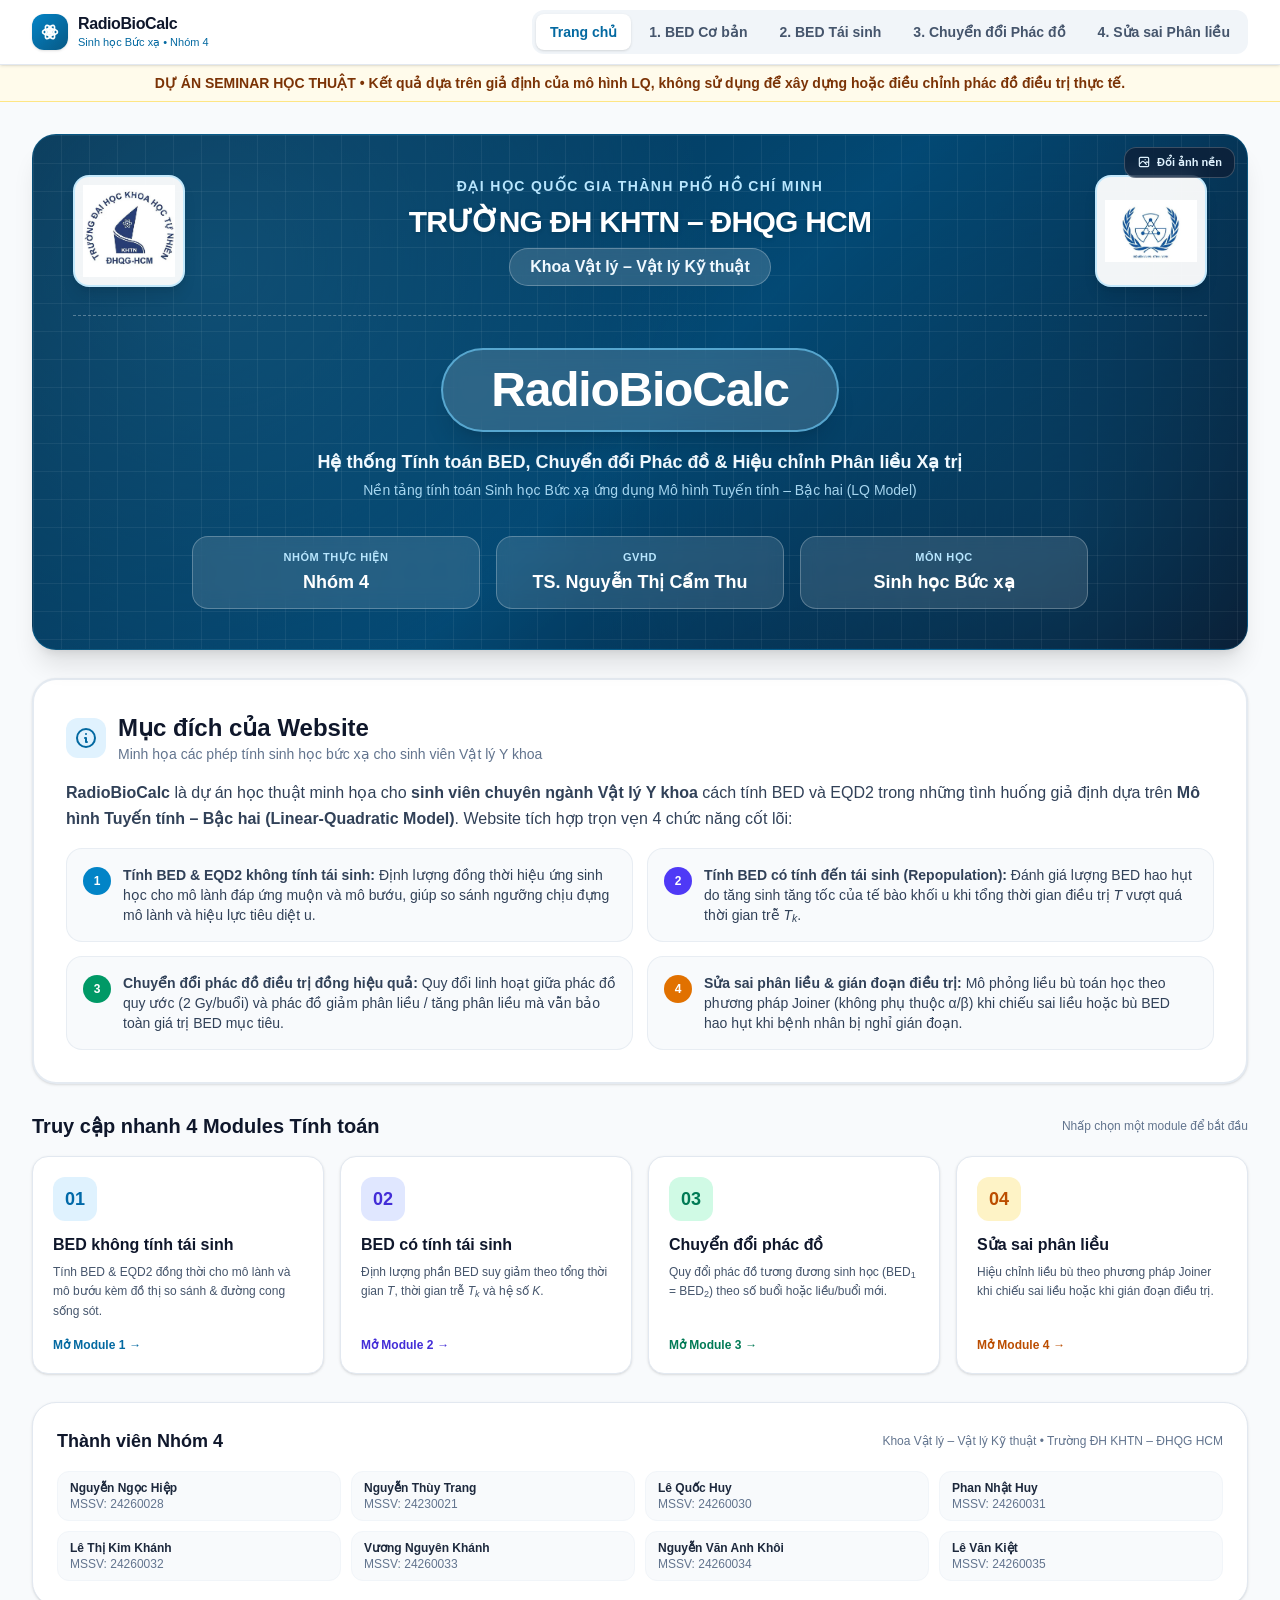
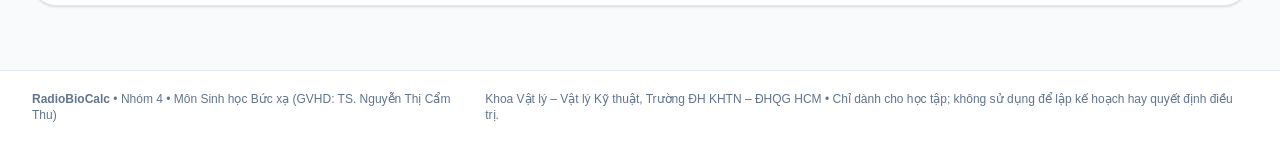
==== index.html @ 6df06244 "Add files via upload" ====
<!DOCTYPE html>
<html lang="vi">
<head>
  <meta charset="UTF-8" />
  <meta name="viewport" content="width=device-width, initial-scale=1.0" />
  <meta name="description" content="RadioBioCalc: bốn module tính BED, EQD2, tái sinh và quy đổi phác đồ trong seminar Sinh học bức xạ. Dành cho đào tạo, không dùng để kê đơn xạ trị.">
  <meta name="theme-color" content="#0c4a6e">
  <title>RadioBioCalc – Hệ thống Tính toán BED &amp; Quy đổi Phân liều Xạ trị</title>
  <style>
/*
  1. Prevent padding and border from affecting element width. (https://github.com/mozdevs/cssremedy/issues/4)
  2. Remove default margins and padding
  3. Reset all borders.
*/

*,
::after,
::before,
::backdrop,
::file-selector-button {
  box-sizing: border-box; /* 1 */
  margin: 0; /* 2 */
  padding: 0; /* 2 */
  border: 0 solid; /* 3 */
}

/*
  1. Use a consistent sensible line-height in all browsers.
  2. Prevent adjustments of font size after orientation changes in iOS.
  3. Use a more readable tab size.
  4. Use the user's configured `sans` font-family by default.
  5. Use the user's configured `sans` font-feature-settings by default.
  6. Use the user's configured `sans` font-variation-settings by default.
  7. Disable tap highlights on iOS.
*/

html,
:host {
  line-height: 1.5; /* 1 */
  -webkit-text-size-adjust: 100%; /* 2 */
  tab-size: 4; /* 3 */
  font-family: --theme(
    --default-font-family,
    ui-sans-serif,
    system-ui,
    sans-serif,
    'Apple Color Emoji',
    'Segoe UI Emoji',
    'Segoe UI Symbol',
    'Noto Color Emoji'
  ); /* 4 */
  font-feature-settings: --theme(--default-font-feature-settings, normal); /* 5 */
  font-variation-settings: --theme(--default-font-variation-settings, normal); /* 6 */
  -webkit-tap-highlight-color: transparent; /* 7 */
}

/*
  1. Add the correct height in Firefox.
  2. Correct the inheritance of border color in Firefox. (https://bugzilla.mozilla.org/show_bug.cgi?id=190655)
  3. Reset the default border style to a 1px solid border.
*/

hr {
  height: 0; /* 1 */
  color: inherit; /* 2 */
  border-top-width: 1px; /* 3 */
}

/*
  Add the correct text decoration in Chrome, Edge, and Safari.
*/

abbr:where([title]) {
  -webkit-text-decoration: underline dotted;
  text-decoration: underline dotted;
}

/*
  Remove the default font size and weight for headings.
*/

h1,
h2,
h3,
h4,
h5,
h6 {
  font-size: inherit;
  font-weight: inherit;
}

/*
  Reset links to optimize for opt-in styling instead of opt-out.
*/

a {
  color: inherit;
  -webkit-text-decoration: inherit;
  text-decoration: inherit;
}

/*
  Add the correct font weight in Edge and Safari.
*/

b,
strong {
  font-weight: bolder;
}

/*
  1. Use the user's configured `mono` font-family by default.
  2. Use the user's configured `mono` font-feature-settings by default.
  3. Use the user's configured `mono` font-variation-settings by default.
  4. Correct the odd `em` font sizing in all browsers.
*/

code,
kbd,
samp,
pre {
  font-family: --theme(
    --default-mono-font-family,
    ui-monospace,
    SFMono-Regular,
    Menlo,
    Monaco,
    Consolas,
    'Liberation Mono',
    'Courier New',
    monospace
  ); /* 1 */
  font-feature-settings: --theme(--default-mono-font-feature-settings, normal); /* 2 */
  font-variation-settings: --theme(--default-mono-font-variation-settings, normal); /* 3 */
  font-size: 1em; /* 4 */
}

/*
  Add the correct font size in all browsers.
*/

small {
  font-size: 80%;
}

/*
  Prevent `sub` and `sup` elements from affecting the line height in all browsers.
*/

sub,
sup {
  font-size: 75%;
  line-height: 0;
  position: relative;
  vertical-align: baseline;
}

sub {
  bottom: -0.25em;
}

sup {
  top: -0.5em;
}

/*
  1. Remove text indentation from table contents in Chrome and Safari. (https://bugs.chromium.org/p/chromium/issues/detail?id=999088, https://bugs.webkit.org/show_bug.cgi?id=201297)
  2. Correct table border color inheritance in all Chrome and Safari. (https://bugs.chromium.org/p/chromium/issues/detail?id=935729, https://bugs.webkit.org/show_bug.cgi?id=195016)
  3. Remove gaps between table borders by default.
*/

table {
  text-indent: 0; /* 1 */
  border-color: inherit; /* 2 */
  border-collapse: collapse; /* 3 */
}

/*
  Use the modern Firefox focus style for all focusable elements.
*/

:-moz-focusring {
  outline: auto;
}

/*
  Add the correct vertical alignment in Chrome and Firefox.
*/

progress {
  vertical-align: baseline;
}

/*
  Add the correct display in Chrome and Safari.
*/

summary {
  display: list-item;
}

/*
  Make lists unstyled by default.
*/

ol,
ul,
menu {
  list-style: none;
}

/*
  1. Make replaced elements `display: block` by default. (https://github.com/mozdevs/cssremedy/issues/14)
  2. Add `vertical-align: middle` to align replaced elements more sensibly by default. (https://github.com/jensimmons/cssremedy/issues/14#issuecomment-634934210)
      This can trigger a poorly considered lint error in some tools but is included by design.
*/

img,
svg,
video,
canvas,
audio,
iframe,
embed,
object {
  display: block; /* 1 */
  vertical-align: middle; /* 2 */
}

/*
  Constrain images and videos to the parent width and preserve their intrinsic aspect ratio. (https://github.com/mozdevs/cssremedy/issues/14)
*/

img,
video {
  max-width: 100%;
  height: auto;
}

/*
  1. Inherit font styles in all browsers.
  2. Remove border radius in all browsers.
  3. Remove background color in all browsers.
  4. Ensure consistent opacity for disabled states in all browsers.
*/

button,
input,
select,
optgroup,
textarea,
::file-selector-button {
  font: inherit; /* 1 */
  font-feature-settings: inherit; /* 1 */
  font-variation-settings: inherit; /* 1 */
  letter-spacing: inherit; /* 1 */
  color: inherit; /* 1 */
  border-radius: 0; /* 2 */
  background-color: transparent; /* 3 */
  opacity: 1; /* 4 */
}

/*
  Restore default font weight.
*/

:where(select:is([multiple], [size])) optgroup {
  font-weight: bolder;
}

/*
  Restore indentation.
*/

:where(select:is([multiple], [size])) optgroup option {
  padding-inline-start: 20px;
}

/*
  Restore space after button.
*/

::file-selector-button {
  margin-inline-end: 4px;
}

/*
  Reset the default placeholder opacity in Firefox. (https://github.com/tailwindlabs/tailwindcss/issues/3300)
*/

::placeholder {
  opacity: 1;
}

/*
  Set the default placeholder color to a semi-transparent version of the current text color in browsers that do not
  crash when using `color-mix(…)` with `currentcolor`. (https://github.com/tailwindlabs/tailwindcss/issues/17194)
*/

@supports (not (-webkit-appearance: -apple-pay-button)) /* Not Safari */ or
  (contain-intrinsic-size: 1px) /* Safari 17+ */ {
  ::placeholder {
    color: color-mix(in oklab, currentcolor 50%, transparent);
  }
}

/*
  Prevent resizing textareas horizontally by default.
*/

textarea {
  resize: vertical;
}

/*
  Remove the inner padding in Chrome and Safari on macOS.
*/

::-webkit-search-decoration {
  -webkit-appearance: none;
}

/*
  1. Ensure date/time inputs have the same height when empty in iOS Safari.
  2. Ensure text alignment can be changed on date/time inputs in iOS Safari.
*/

::-webkit-date-and-time-value {
  min-height: 1lh; /* 1 */
  text-align: inherit; /* 2 */
}

/*
  Prevent height from changing on date/time inputs in macOS Safari when the input is set to `display: block`.
*/

::-webkit-datetime-edit {
  display: inline-flex;
}

/*
  Remove excess padding from pseudo-elements in date/time inputs to ensure consistent height across browsers.
*/

::-webkit-datetime-edit-fields-wrapper {
  padding: 0;
}

::-webkit-datetime-edit,
::-webkit-datetime-edit-year-field,
::-webkit-datetime-edit-month-field,
::-webkit-datetime-edit-day-field,
::-webkit-datetime-edit-hour-field,
::-webkit-datetime-edit-minute-field,
::-webkit-datetime-edit-second-field,
::-webkit-datetime-edit-millisecond-field,
::-webkit-datetime-edit-meridiem-field {
  padding-block: 0;
}

/*
  Remove the additional `:invalid` styles in Firefox. (https://github.com/mozilla/gecko-dev/blob/2f9eacd9d3d995c937b4251a5557d95d494c9be1/layout/style/res/forms.css#L728-L737)
*/

:-moz-ui-invalid {
  box-shadow: none;
}

/*
  Correct the inability to style the border radius in iOS Safari.
*/

button,
input:where([type='button'], [type='reset'], [type='submit']),
::file-selector-button {
  appearance: button;
}

/*
  Correct the cursor style of increment and decrement buttons in Safari.
*/

::-webkit-inner-spin-button,
::-webkit-outer-spin-button {
  height: auto;
}

/*
  Make elements with the HTML hidden attribute stay hidden by default.
*/

[hidden]:where(:not([hidden='until-found'])) {
  display: none !important;
}

/*! tailwindcss v4.1.10 | MIT License | https://tailwindcss.com */
@layer properties;
:root, :host {
  --font-sans: Inter, Arial, sans-serif;
  --font-mono: ui-monospace, SFMono-Regular, Menlo, Monaco, Consolas, 'Liberation Mono', 'Courier New',
    monospace;
  --color-red-50: oklch(97.1% 0.013 17.38);
  --color-red-200: oklch(88.5% 0.062 18.334);
  --color-red-700: oklch(50.5% 0.213 27.518);
  --color-amber-50: oklch(98.7% 0.022 95.277);
  --color-amber-100: oklch(96.2% 0.059 95.617);
  --color-amber-200: oklch(92.4% 0.12 95.746);
  --color-amber-300: oklch(87.9% 0.169 91.605);
  --color-amber-400: oklch(82.8% 0.189 84.429);
  --color-amber-500: oklch(76.9% 0.188 70.08);
  --color-amber-600: oklch(66.6% 0.179 58.318);
  --color-amber-700: oklch(55.5% 0.163 48.998);
  --color-amber-800: oklch(47.3% 0.137 46.201);
  --color-amber-900: oklch(41.4% 0.112 45.904);
  --color-emerald-50: oklch(97.9% 0.021 166.113);
  --color-emerald-100: oklch(95% 0.052 163.051);
  --color-emerald-200: oklch(90.5% 0.093 164.15);
  --color-emerald-300: oklch(84.5% 0.143 164.978);
  --color-emerald-400: oklch(76.5% 0.177 163.223);
  --color-emerald-500: oklch(69.6% 0.17 162.48);
  --color-emerald-600: oklch(59.6% 0.145 163.225);
  --color-emerald-700: oklch(50.8% 0.118 165.612);
  --color-emerald-800: oklch(43.2% 0.095 166.913);
  --color-emerald-900: oklch(37.8% 0.077 168.94);
  --color-sky-50: oklch(97.7% 0.013 236.62);
  --color-sky-100: oklch(95.1% 0.026 236.824);
  --color-sky-200: oklch(90.1% 0.058 230.902);
  --color-sky-300: oklch(82.8% 0.111 230.318);
  --color-sky-400: oklch(74.6% 0.16 232.661);
  --color-sky-700: oklch(50% 0.134 242.749);
  --color-sky-800: oklch(44.3% 0.11 240.79);
  --color-sky-900: oklch(39.1% 0.09 240.876);
  --color-indigo-50: oklch(96.2% 0.018 272.314);
  --color-indigo-100: oklch(93% 0.034 272.788);
  --color-indigo-200: oklch(87% 0.065 274.039);
  --color-indigo-300: oklch(78.5% 0.115 274.713);
  --color-indigo-400: oklch(67.3% 0.182 276.935);
  --color-indigo-500: oklch(58.5% 0.233 277.117);
  --color-indigo-600: oklch(51.1% 0.262 276.966);
  --color-indigo-700: oklch(45.7% 0.24 277.023);
  --color-indigo-800: oklch(39.8% 0.195 277.366);
  --color-indigo-900: oklch(35.9% 0.144 278.697);
  --color-rose-50: oklch(96.9% 0.015 12.422);
  --color-rose-200: oklch(89.2% 0.058 10.001);
  --color-rose-300: oklch(81% 0.117 11.638);
  --color-rose-700: oklch(51.4% 0.222 16.935);
  --color-rose-800: oklch(45.5% 0.188 13.697);
  --color-rose-900: oklch(41% 0.159 10.272);
  --color-slate-50: oklch(98.4% 0.003 247.858);
  --color-slate-100: oklch(96.8% 0.007 247.896);
  --color-slate-200: oklch(92.9% 0.013 255.508);
  --color-slate-300: oklch(86.9% 0.022 252.894);
  --color-slate-500: oklch(55.4% 0.046 257.417);
  --color-slate-600: oklch(44.6% 0.043 257.281);
  --color-slate-700: oklch(37.2% 0.044 257.287);
  --color-slate-800: oklch(27.9% 0.041 260.031);
  --color-slate-900: oklch(20.8% 0.042 265.755);
  --color-slate-950: oklch(12.9% 0.042 264.695);
  --color-white: #fff;
  --spacing: 0.25rem;
  --container-3xl: 48rem;
  --container-4xl: 56rem;
  --container-7xl: 80rem;
  --text-xs: 0.75rem;
  --text-xs--line-height: calc(1 / 0.75);
  --text-sm: 0.875rem;
  --text-sm--line-height: calc(1.25 / 0.875);
  --text-base: 1rem;
  --text-base--line-height: calc(1.5 / 1);
  --text-lg: 1.125rem;
  --text-lg--line-height: calc(1.75 / 1.125);
  --text-xl: 1.25rem;
  --text-xl--line-height: calc(1.75 / 1.25);
  --text-2xl: 1.5rem;
  --text-2xl--line-height: calc(2 / 1.5);
  --text-3xl: 1.875rem;
  --text-3xl--line-height: calc(2.25 / 1.875);
  --text-4xl: 2.25rem;
  --text-4xl--line-height: calc(2.5 / 2.25);
  --text-5xl: 3rem;
  --text-5xl--line-height: 1;
  --font-weight-medium: 500;
  --font-weight-semibold: 600;
  --font-weight-bold: 700;
  --font-weight-extrabold: 800;
  --tracking-tight: -0.025em;
  --tracking-wide: 0.025em;
  --tracking-wider: 0.05em;
  --tracking-widest: 0.1em;
  --leading-tight: 1.25;
  --leading-relaxed: 1.625;
  --radius-md: 0.375rem;
  --radius-lg: 0.5rem;
  --radius-xl: 0.75rem;
  --radius-2xl: 1rem;
  --radius-3xl: 1.5rem;
  --drop-shadow-sm: 0 1px 2px rgb(0 0 0 / 0.15);
  --blur-sm: 8px;
  --blur-md: 12px;
  --default-transition-duration: 150ms;
  --default-transition-timing-function: cubic-bezier(0.4, 0, 0.2, 1);
  --color-med-100: #e0f2fe;
  --color-med-500: #0ea5e9;
  --color-med-600: #0284c7;
  --color-med-700: #0369a1;
  --color-med-800: #075985;
  --color-med-900: #0c4a6e;
}
.pointer-events-none {
  pointer-events: none;
}
.absolute {
  position: absolute;
}
.relative {
  position: relative;
}
.sticky {
  position: sticky;
}
.inset-0 {
  inset: calc(var(--spacing) * 0);
}
.top-0 {
  top: calc(var(--spacing) * 0);
}
.top-3 {
  top: calc(var(--spacing) * 3);
}
.right-3 {
  right: calc(var(--spacing) * 3);
}
.z-10 {
  z-index: 10;
}
.z-20 {
  z-index: 20;
}
.z-40 {
  z-index: 40;
}
.mx-auto {
  margin-inline: auto;
}
.mt-0\.5 {
  margin-top: calc(var(--spacing) * 0.5);
}
.mt-1 {
  margin-top: calc(var(--spacing) * 1);
}
.mt-1\.5 {
  margin-top: calc(var(--spacing) * 1.5);
}
.mt-2 {
  margin-top: calc(var(--spacing) * 2);
}
.mt-4 {
  margin-top: calc(var(--spacing) * 4);
}
.mt-8 {
  margin-top: calc(var(--spacing) * 8);
}
.mb-1 {
  margin-bottom: calc(var(--spacing) * 1);
}
.mb-3 {
  margin-bottom: calc(var(--spacing) * 3);
}
.mb-4 {
  margin-bottom: calc(var(--spacing) * 4);
}
.block {
  display: block;
}
.flex {
  display: flex;
}
.grid {
  display: grid;
}
.hidden {
  display: none;
}
.inline-block {
  display: inline-block;
}
.inline-flex {
  display: inline-flex;
}
.h-3\.5 {
  height: calc(var(--spacing) * 3.5);
}
.h-5 {
  height: calc(var(--spacing) * 5);
}
.h-6 {
  height: calc(var(--spacing) * 6);
}
.h-7 {
  height: calc(var(--spacing) * 7);
}
.h-9 {
  height: calc(var(--spacing) * 9);
}
.h-10 {
  height: calc(var(--spacing) * 10);
}
.h-11 {
  height: calc(var(--spacing) * 11);
}
.h-12 {
  height: calc(var(--spacing) * 12);
}
.h-16 {
  height: calc(var(--spacing) * 16);
}
.h-24 {
  height: calc(var(--spacing) * 24);
}
.h-full {
  height: 100%;
}
.min-h-\[280px\] {
  min-height: 280px;
}
.min-h-screen {
  min-height: 100vh;
}
.w-3\.5 {
  width: calc(var(--spacing) * 3.5);
}
.w-5 {
  width: calc(var(--spacing) * 5);
}
.w-6 {
  width: calc(var(--spacing) * 6);
}
.w-7 {
  width: calc(var(--spacing) * 7);
}
.w-9 {
  width: calc(var(--spacing) * 9);
}
.w-10 {
  width: calc(var(--spacing) * 10);
}
.w-11 {
  width: calc(var(--spacing) * 11);
}
.w-12 {
  width: calc(var(--spacing) * 12);
}
.w-24 {
  width: calc(var(--spacing) * 24);
}
.w-full {
  width: 100%;
}
.max-w-3xl {
  max-width: var(--container-3xl);
}
.max-w-4xl {
  max-width: var(--container-4xl);
}
.max-w-7xl {
  max-width: var(--container-7xl);
}
.flex-1 {
  flex: 1;
}
.shrink-0 {
  flex-shrink: 0;
}
.border-collapse {
  border-collapse: collapse;
}
.cursor-pointer {
  cursor: pointer;
}
.grid-cols-1 {
  grid-template-columns: repeat(1, minmax(0, 1fr));
}
.grid-cols-2 {
  grid-template-columns: repeat(2, minmax(0, 1fr));
}
.flex-col {
  flex-direction: column;
}
.flex-wrap {
  flex-wrap: wrap;
}
.items-center {
  align-items: center;
}
.items-start {
  align-items: flex-start;
}
.justify-between {
  justify-content: space-between;
}
.justify-center {
  justify-content: center;
}
.gap-1 {
  gap: calc(var(--spacing) * 1);
}
.gap-1\.5 {
  gap: calc(var(--spacing) * 1.5);
}
.gap-2 {
  gap: calc(var(--spacing) * 2);
}
.gap-2\.5 {
  gap: calc(var(--spacing) * 2.5);
}
.gap-3 {
  gap: calc(var(--spacing) * 3);
}
.gap-3\.5 {
  gap: calc(var(--spacing) * 3.5);
}
.gap-4 {
  gap: calc(var(--spacing) * 4);
}
.gap-5 {
  gap: calc(var(--spacing) * 5);
}
.gap-6 {
  gap: calc(var(--spacing) * 6);
}
.space-y-1 {
  :where(& > :not(:last-child)) {
    --tw-space-y-reverse: 0;
    margin-block-start: calc(calc(var(--spacing) * 1) * var(--tw-space-y-reverse));
    margin-block-end: calc(calc(var(--spacing) * 1) * calc(1 - var(--tw-space-y-reverse)));
  }
}
.space-y-1\.5 {
  :where(& > :not(:last-child)) {
    --tw-space-y-reverse: 0;
    margin-block-start: calc(calc(var(--spacing) * 1.5) * var(--tw-space-y-reverse));
    margin-block-end: calc(calc(var(--spacing) * 1.5) * calc(1 - var(--tw-space-y-reverse)));
  }
}
.space-y-2 {
  :where(& > :not(:last-child)) {
    --tw-space-y-reverse: 0;
    margin-block-start: calc(calc(var(--spacing) * 2) * var(--tw-space-y-reverse));
    margin-block-end: calc(calc(var(--spacing) * 2) * calc(1 - var(--tw-space-y-reverse)));
  }
}
.space-y-2\.5 {
  :where(& > :not(:last-child)) {
    --tw-space-y-reverse: 0;
    margin-block-start: calc(calc(var(--spacing) * 2.5) * var(--tw-space-y-reverse));
    margin-block-end: calc(calc(var(--spacing) * 2.5) * calc(1 - var(--tw-space-y-reverse)));
  }
}
.space-y-3\.5 {
  :where(& > :not(:last-child)) {
    --tw-space-y-reverse: 0;
    margin-block-start: calc(calc(var(--spacing) * 3.5) * var(--tw-space-y-reverse));
    margin-block-end: calc(calc(var(--spacing) * 3.5) * calc(1 - var(--tw-space-y-reverse)));
  }
}
.space-y-4 {
  :where(& > :not(:last-child)) {
    --tw-space-y-reverse: 0;
    margin-block-start: calc(calc(var(--spacing) * 4) * var(--tw-space-y-reverse));
    margin-block-end: calc(calc(var(--spacing) * 4) * calc(1 - var(--tw-space-y-reverse)));
  }
}
.space-y-6 {
  :where(& > :not(:last-child)) {
    --tw-space-y-reverse: 0;
    margin-block-start: calc(calc(var(--spacing) * 6) * var(--tw-space-y-reverse));
    margin-block-end: calc(calc(var(--spacing) * 6) * calc(1 - var(--tw-space-y-reverse)));
  }
}
.space-y-7 {
  :where(& > :not(:last-child)) {
    --tw-space-y-reverse: 0;
    margin-block-start: calc(calc(var(--spacing) * 7) * var(--tw-space-y-reverse));
    margin-block-end: calc(calc(var(--spacing) * 7) * calc(1 - var(--tw-space-y-reverse)));
  }
}
.divide-y {
  :where(& > :not(:last-child)) {
    --tw-divide-y-reverse: 0;
    border-bottom-style: var(--tw-border-style);
    border-top-style: var(--tw-border-style);
    border-top-width: calc(1px * var(--tw-divide-y-reverse));
    border-bottom-width: calc(1px * calc(1 - var(--tw-divide-y-reverse)));
  }
}
.divide-slate-100 {
  :where(& > :not(:last-child)) {
    border-color: var(--color-slate-100);
  }
}
.overflow-hidden {
  overflow: hidden;
}
.overflow-x-auto {
  overflow-x: auto;
}
.rounded-2xl {
  border-radius: var(--radius-2xl);
}
.rounded-3xl {
  border-radius: var(--radius-3xl);
}
.rounded-full {
  border-radius: calc(infinity * 1px);
}
.rounded-lg {
  border-radius: var(--radius-lg);
}
.rounded-md {
  border-radius: var(--radius-md);
}
.rounded-xl {
  border-radius: var(--radius-xl);
}
.rounded-tl-xl {
  border-top-left-radius: var(--radius-xl);
}
.rounded-tr-xl {
  border-top-right-radius: var(--radius-xl);
}
.border {
  border-style: var(--tw-border-style);
  border-width: 1px;
}
.border-2 {
  border-style: var(--tw-border-style);
  border-width: 2px;
}
.border-t {
  border-top-style: var(--tw-border-style);
  border-top-width: 1px;
}
.border-b {
  border-bottom-style: var(--tw-border-style);
  border-bottom-width: 1px;
}
.border-dashed {
  --tw-border-style: dashed;
  border-style: dashed;
}
.border-amber-200 {
  border-color: var(--color-amber-200);
}
.border-emerald-200 {
  border-color: var(--color-emerald-200);
}
.border-indigo-200 {
  border-color: var(--color-indigo-200);
}
.border-red-200 {
  border-color: var(--color-red-200);
}
.border-rose-200 {
  border-color: var(--color-rose-200);
}
.border-rose-300 {
  border-color: var(--color-rose-300);
}
.border-sky-200 {
  border-color: var(--color-sky-200);
}
.border-sky-200\/80 {
  border-color: color-mix(in srgb, oklch(90.1% 0.058 230.902) 80%, transparent);
  @supports (color: color-mix(in lab, red, red)) {
    border-color: color-mix(in oklab, var(--color-sky-200) 80%, transparent);
  }
}
.border-sky-300\/60 {
  border-color: color-mix(in srgb, oklch(82.8% 0.111 230.318) 60%, transparent);
  @supports (color: color-mix(in lab, red, red)) {
    border-color: color-mix(in oklab, var(--color-sky-300) 60%, transparent);
  }
}
.border-sky-900\/40 {
  border-color: color-mix(in srgb, oklch(39.1% 0.09 240.876) 40%, transparent);
  @supports (color: color-mix(in lab, red, red)) {
    border-color: color-mix(in oklab, var(--color-sky-900) 40%, transparent);
  }
}
.border-slate-100 {
  border-color: var(--color-slate-100);
}
.border-slate-200 {
  border-color: var(--color-slate-200);
}
.border-slate-200\/70 {
  border-color: color-mix(in srgb, oklch(92.9% 0.013 255.508) 70%, transparent);
  @supports (color: color-mix(in lab, red, red)) {
    border-color: color-mix(in oklab, var(--color-slate-200) 70%, transparent);
  }
}
.border-slate-200\/90 {
  border-color: color-mix(in srgb, oklch(92.9% 0.013 255.508) 90%, transparent);
  @supports (color: color-mix(in lab, red, red)) {
    border-color: color-mix(in oklab, var(--color-slate-200) 90%, transparent);
  }
}
.border-slate-300 {
  border-color: var(--color-slate-300);
}
.border-slate-700 {
  border-color: var(--color-slate-700);
}
.border-white\/20 {
  border-color: color-mix(in srgb, #fff 20%, transparent);
  @supports (color: color-mix(in lab, red, red)) {
    border-color: color-mix(in oklab, var(--color-white) 20%, transparent);
  }
}
.border-white\/25 {
  border-color: color-mix(in srgb, #fff 25%, transparent);
  @supports (color: color-mix(in lab, red, red)) {
    border-color: color-mix(in oklab, var(--color-white) 25%, transparent);
  }
}
.border-white\/30 {
  border-color: color-mix(in srgb, #fff 30%, transparent);
  @supports (color: color-mix(in lab, red, red)) {
    border-color: color-mix(in oklab, var(--color-white) 30%, transparent);
  }
}
.bg-amber-50 {
  background-color: var(--color-amber-50);
}
.bg-amber-100 {
  background-color: var(--color-amber-100);
}
.bg-amber-600 {
  background-color: var(--color-amber-600);
}
.bg-emerald-50 {
  background-color: var(--color-emerald-50);
}
.bg-emerald-50\/50 {
  background-color: color-mix(in srgb, oklch(97.9% 0.021 166.113) 50%, transparent);
  @supports (color: color-mix(in lab, red, red)) {
    background-color: color-mix(in oklab, var(--color-emerald-50) 50%, transparent);
  }
}
.bg-emerald-100 {
  background-color: var(--color-emerald-100);
}
.bg-emerald-600 {
  background-color: var(--color-emerald-600);
}
.bg-indigo-50 {
  background-color: var(--color-indigo-50);
}
.bg-indigo-100 {
  background-color: var(--color-indigo-100);
}
.bg-indigo-600 {
  background-color: var(--color-indigo-600);
}
.bg-med-100 {
  background-color: var(--color-med-100);
}
.bg-med-600 {
  background-color: var(--color-med-600);
}
.bg-red-50 {
  background-color: var(--color-red-50);
}
.bg-rose-50 {
  background-color: var(--color-rose-50);
}
.bg-rose-50\/70 {
  background-color: color-mix(in srgb, oklch(96.9% 0.015 12.422) 70%, transparent);
  @supports (color: color-mix(in lab, red, red)) {
    background-color: color-mix(in oklab, var(--color-rose-50) 70%, transparent);
  }
}
.bg-sky-50 {
  background-color: var(--color-sky-50);
}
.bg-sky-100 {
  background-color: var(--color-sky-100);
}
.bg-slate-50 {
  background-color: var(--color-slate-50);
}
.bg-slate-100 {
  background-color: var(--color-slate-100);
}
.bg-slate-900 {
  background-color: var(--color-slate-900);
}
.bg-slate-900\/60 {
  background-color: color-mix(in srgb, oklch(20.8% 0.042 265.755) 60%, transparent);
  @supports (color: color-mix(in lab, red, red)) {
    background-color: color-mix(in oklab, var(--color-slate-900) 60%, transparent);
  }
}
.bg-slate-900\/65 {
  background-color: color-mix(in srgb, oklch(20.8% 0.042 265.755) 65%, transparent);
  @supports (color: color-mix(in lab, red, red)) {
    background-color: color-mix(in oklab, var(--color-slate-900) 65%, transparent);
  }
}
.bg-slate-950\/35 {
  background-color: color-mix(in srgb, oklch(12.9% 0.042 264.695) 35%, transparent);
  @supports (color: color-mix(in lab, red, red)) {
    background-color: color-mix(in oklab, var(--color-slate-950) 35%, transparent);
  }
}
.bg-white {
  background-color: var(--color-white);
}
.bg-white\/12 {
  background-color: color-mix(in srgb, #fff 12%, transparent);
  @supports (color: color-mix(in lab, red, red)) {
    background-color: color-mix(in oklab, var(--color-white) 12%, transparent);
  }
}
.bg-white\/15 {
  background-color: color-mix(in srgb, #fff 15%, transparent);
  @supports (color: color-mix(in lab, red, red)) {
    background-color: color-mix(in oklab, var(--color-white) 15%, transparent);
  }
}
.bg-white\/95 {
  background-color: color-mix(in srgb, #fff 95%, transparent);
  @supports (color: color-mix(in lab, red, red)) {
    background-color: color-mix(in oklab, var(--color-white) 95%, transparent);
  }
}
.bg-gradient-to-br {
  --tw-gradient-position: to bottom right in oklab;
  background-image: linear-gradient(var(--tw-gradient-stops));
}
.from-med-600 {
  --tw-gradient-from: var(--color-med-600);
  --tw-gradient-stops: var(--tw-gradient-via-stops, var(--tw-gradient-position), var(--tw-gradient-from) var(--tw-gradient-from-position), var(--tw-gradient-to) var(--tw-gradient-to-position));
}
.to-med-800 {
  --tw-gradient-to: var(--color-med-800);
  --tw-gradient-stops: var(--tw-gradient-via-stops, var(--tw-gradient-position), var(--tw-gradient-from) var(--tw-gradient-from-position), var(--tw-gradient-to) var(--tw-gradient-to-position));
}
.object-contain {
  object-fit: contain;
}
.p-0\.5 {
  padding: calc(var(--spacing) * 0.5);
}
.p-1 {
  padding: calc(var(--spacing) * 1);
}
.p-2 {
  padding: calc(var(--spacing) * 2);
}
.p-2\.5 {
  padding: calc(var(--spacing) * 2.5);
}
.p-3 {
  padding: calc(var(--spacing) * 3);
}
.p-3\.5 {
  padding: calc(var(--spacing) * 3.5);
}
.p-4 {
  padding: calc(var(--spacing) * 4);
}
.p-5 {
  padding: calc(var(--spacing) * 5);
}
.p-6 {
  padding: calc(var(--spacing) * 6);
}
.px-2 {
  padding-inline: calc(var(--spacing) * 2);
}
.px-2\.5 {
  padding-inline: calc(var(--spacing) * 2.5);
}
.px-3 {
  padding-inline: calc(var(--spacing) * 3);
}
.px-3\.5 {
  padding-inline: calc(var(--spacing) * 3.5);
}
.px-4 {
  padding-inline: calc(var(--spacing) * 4);
}
.px-5 {
  padding-inline: calc(var(--spacing) * 5);
}
.px-8 {
  padding-inline: calc(var(--spacing) * 8);
}
.py-1 {
  padding-block: calc(var(--spacing) * 1);
}
.py-1\.5 {
  padding-block: calc(var(--spacing) * 1.5);
}
.py-2 {
  padding-block: calc(var(--spacing) * 2);
}
.py-2\.5 {
  padding-block: calc(var(--spacing) * 2.5);
}
.py-3 {
  padding-block: calc(var(--spacing) * 3);
}
.py-3\.5 {
  padding-block: calc(var(--spacing) * 3.5);
}
.py-5 {
  padding-block: calc(var(--spacing) * 5);
}
.py-6 {
  padding-block: calc(var(--spacing) * 6);
}
.pt-1 {
  padding-top: calc(var(--spacing) * 1);
}
.pt-1\.5 {
  padding-top: calc(var(--spacing) * 1.5);
}
.pt-2 {
  padding-top: calc(var(--spacing) * 2);
}
.pt-8 {
  padding-top: calc(var(--spacing) * 8);
}
.pt-12 {
  padding-top: calc(var(--spacing) * 12);
}
.pb-2 {
  padding-bottom: calc(var(--spacing) * 2);
}
.pb-3 {
  padding-bottom: calc(var(--spacing) * 3);
}
.pb-5 {
  padding-bottom: calc(var(--spacing) * 5);
}
.pb-7 {
  padding-bottom: calc(var(--spacing) * 7);
}
.pb-8 {
  padding-bottom: calc(var(--spacing) * 8);
}
.text-center {
  text-align: center;
}
.text-left {
  text-align: left;
}
.font-mono {
  font-family: var(--font-mono);
}
.font-sans {
  font-family: var(--font-sans);
}
.text-2xl {
  font-size: var(--text-2xl);
  line-height: var(--tw-leading, var(--text-2xl--line-height));
}
.text-3xl {
  font-size: var(--text-3xl);
  line-height: var(--tw-leading, var(--text-3xl--line-height));
}
.text-base {
  font-size: var(--text-base);
  line-height: var(--tw-leading, var(--text-base--line-height));
}
.text-lg {
  font-size: var(--text-lg);
  line-height: var(--tw-leading, var(--text-lg--line-height));
}
.text-sm {
  font-size: var(--text-sm);
  line-height: var(--tw-leading, var(--text-sm--line-height));
}
.text-xl {
  font-size: var(--text-xl);
  line-height: var(--tw-leading, var(--text-xl--line-height));
}
.text-xs {
  font-size: var(--text-xs);
  line-height: var(--tw-leading, var(--text-xs--line-height));
}
.text-\[10px\] {
  font-size: 10px;
}
.text-\[11px\] {
  font-size: 11px;
}
.leading-relaxed {
  --tw-leading: var(--leading-relaxed);
  line-height: var(--leading-relaxed);
}
.leading-tight {
  --tw-leading: var(--leading-tight);
  line-height: var(--leading-tight);
}
.font-bold {
  --tw-font-weight: var(--font-weight-bold);
  font-weight: var(--font-weight-bold);
}
.font-extrabold {
  --tw-font-weight: var(--font-weight-extrabold);
  font-weight: var(--font-weight-extrabold);
}
.font-medium {
  --tw-font-weight: var(--font-weight-medium);
  font-weight: var(--font-weight-medium);
}
.font-semibold {
  --tw-font-weight: var(--font-weight-semibold);
  font-weight: var(--font-weight-semibold);
}
.tracking-tight {
  --tw-tracking: var(--tracking-tight);
  letter-spacing: var(--tracking-tight);
}
.tracking-wide {
  --tw-tracking: var(--tracking-wide);
  letter-spacing: var(--tracking-wide);
}
.tracking-wider {
  --tw-tracking: var(--tracking-wider);
  letter-spacing: var(--tracking-wider);
}
.tracking-widest {
  --tw-tracking: var(--tracking-widest);
  letter-spacing: var(--tracking-widest);
}
.whitespace-pre-line {
  white-space: pre-line;
}
.text-amber-100 {
  color: var(--color-amber-100);
}
.text-amber-300 {
  color: var(--color-amber-300);
}
.text-amber-700 {
  color: var(--color-amber-700);
}
.text-amber-800 {
  color: var(--color-amber-800);
}
.text-amber-900 {
  color: var(--color-amber-900);
}
.text-emerald-300 {
  color: var(--color-emerald-300);
}
.text-emerald-700 {
  color: var(--color-emerald-700);
}
.text-emerald-800 {
  color: var(--color-emerald-800);
}
.text-emerald-900 {
  color: var(--color-emerald-900);
}
.text-indigo-300 {
  color: var(--color-indigo-300);
}
.text-indigo-700 {
  color: var(--color-indigo-700);
}
.text-indigo-800 {
  color: var(--color-indigo-800);
}
.text-indigo-900 {
  color: var(--color-indigo-900);
}
.text-med-700 {
  color: var(--color-med-700);
}
.text-med-800 {
  color: var(--color-med-800);
}
.text-med-900 {
  color: var(--color-med-900);
}
.text-red-700 {
  color: var(--color-red-700);
}
.text-rose-700 {
  color: var(--color-rose-700);
}
.text-rose-800 {
  color: var(--color-rose-800);
}
.text-rose-900 {
  color: var(--color-rose-900);
}
.text-sky-50 {
  color: var(--color-sky-50);
}
.text-sky-100 {
  color: var(--color-sky-100);
}
.text-sky-200 {
  color: var(--color-sky-200);
}
.text-sky-200\/90 {
  color: color-mix(in srgb, oklch(90.1% 0.058 230.902) 90%, transparent);
  @supports (color: color-mix(in lab, red, red)) {
    color: color-mix(in oklab, var(--color-sky-200) 90%, transparent);
  }
}
.text-sky-300 {
  color: var(--color-sky-300);
}
.text-sky-700 {
  color: var(--color-sky-700);
}
.text-sky-800 {
  color: var(--color-sky-800);
}
.text-sky-900 {
  color: var(--color-sky-900);
}
.text-slate-100 {
  color: var(--color-slate-100);
}
.text-slate-300 {
  color: var(--color-slate-300);
}
.text-slate-500 {
  color: var(--color-slate-500);
}
.text-slate-600 {
  color: var(--color-slate-600);
}
.text-slate-700 {
  color: var(--color-slate-700);
}
.text-slate-800 {
  color: var(--color-slate-800);
}
.text-slate-900 {
  color: var(--color-slate-900);
}
.text-white {
  color: var(--color-white);
}
.uppercase {
  text-transform: uppercase;
}
.antialiased {
  -webkit-font-smoothing: antialiased;
  -moz-osx-font-smoothing: grayscale;
}
.accent-amber-600 {
  accent-color: var(--color-amber-600);
}
.accent-emerald-600 {
  accent-color: var(--color-emerald-600);
}
.opacity-0 {
  opacity: 0%;
}
.shadow-lg {
  --tw-shadow: 0 10px 15px -3px var(--tw-shadow-color, rgb(0 0 0 / 0.1)), 0 4px 6px -4px var(--tw-shadow-color, rgb(0 0 0 / 0.1));
  box-shadow: var(--tw-inset-shadow), var(--tw-inset-ring-shadow), var(--tw-ring-offset-shadow), var(--tw-ring-shadow), var(--tw-shadow);
}
.shadow-sm {
  --tw-shadow: 0 1px 3px 0 var(--tw-shadow-color, rgb(0 0 0 / 0.1)), 0 1px 2px -1px var(--tw-shadow-color, rgb(0 0 0 / 0.1));
  box-shadow: var(--tw-inset-shadow), var(--tw-inset-ring-shadow), var(--tw-ring-offset-shadow), var(--tw-ring-shadow), var(--tw-shadow);
}
.shadow-xl {
  --tw-shadow: 0 20px 25px -5px var(--tw-shadow-color, rgb(0 0 0 / 0.1)), 0 8px 10px -6px var(--tw-shadow-color, rgb(0 0 0 / 0.1));
  box-shadow: var(--tw-inset-shadow), var(--tw-inset-ring-shadow), var(--tw-ring-offset-shadow), var(--tw-ring-shadow), var(--tw-shadow);
}
.drop-shadow-sm {
  --tw-drop-shadow-size: drop-shadow(0 1px 2px var(--tw-drop-shadow-color, rgb(0 0 0 / 0.15)));
  --tw-drop-shadow: drop-shadow(var(--drop-shadow-sm));
  filter: var(--tw-blur,) var(--tw-brightness,) var(--tw-contrast,) var(--tw-grayscale,) var(--tw-hue-rotate,) var(--tw-invert,) var(--tw-saturate,) var(--tw-sepia,) var(--tw-drop-shadow,);
}
.backdrop-blur {
  --tw-backdrop-blur: blur(8px);
  -webkit-backdrop-filter: var(--tw-backdrop-blur,) var(--tw-backdrop-brightness,) var(--tw-backdrop-contrast,) var(--tw-backdrop-grayscale,) var(--tw-backdrop-hue-rotate,) var(--tw-backdrop-invert,) var(--tw-backdrop-opacity,) var(--tw-backdrop-saturate,) var(--tw-backdrop-sepia,);
  backdrop-filter: var(--tw-backdrop-blur,) var(--tw-backdrop-brightness,) var(--tw-backdrop-contrast,) var(--tw-backdrop-grayscale,) var(--tw-backdrop-hue-rotate,) var(--tw-backdrop-invert,) var(--tw-backdrop-opacity,) var(--tw-backdrop-saturate,) var(--tw-backdrop-sepia,);
}
.backdrop-blur-md {
  --tw-backdrop-blur: blur(var(--blur-md));
  -webkit-backdrop-filter: var(--tw-backdrop-blur,) var(--tw-backdrop-brightness,) var(--tw-backdrop-contrast,) var(--tw-backdrop-grayscale,) var(--tw-backdrop-hue-rotate,) var(--tw-backdrop-invert,) var(--tw-backdrop-opacity,) var(--tw-backdrop-saturate,) var(--tw-backdrop-sepia,);
  backdrop-filter: var(--tw-backdrop-blur,) var(--tw-backdrop-brightness,) var(--tw-backdrop-contrast,) var(--tw-backdrop-grayscale,) var(--tw-backdrop-hue-rotate,) var(--tw-backdrop-invert,) var(--tw-backdrop-opacity,) var(--tw-backdrop-saturate,) var(--tw-backdrop-sepia,);
}
.backdrop-blur-sm {
  --tw-backdrop-blur: blur(var(--blur-sm));
  -webkit-backdrop-filter: var(--tw-backdrop-blur,) var(--tw-backdrop-brightness,) var(--tw-backdrop-contrast,) var(--tw-backdrop-grayscale,) var(--tw-backdrop-hue-rotate,) var(--tw-backdrop-invert,) var(--tw-backdrop-opacity,) var(--tw-backdrop-saturate,) var(--tw-backdrop-sepia,);
  backdrop-filter: var(--tw-backdrop-blur,) var(--tw-backdrop-brightness,) var(--tw-backdrop-contrast,) var(--tw-backdrop-grayscale,) var(--tw-backdrop-hue-rotate,) var(--tw-backdrop-invert,) var(--tw-backdrop-opacity,) var(--tw-backdrop-saturate,) var(--tw-backdrop-sepia,);
}
.transition {
  transition-property: color, background-color, border-color, outline-color, text-decoration-color, fill, stroke, --tw-gradient-from, --tw-gradient-via, --tw-gradient-to, opacity, box-shadow, transform, translate, scale, rotate, filter, -webkit-backdrop-filter, backdrop-filter, display, visibility, content-visibility, overlay, pointer-events;
  transition-timing-function: var(--tw-ease, var(--default-transition-timing-function));
  transition-duration: var(--tw-duration, var(--default-transition-duration));
}
.outline-none {
  --tw-outline-style: none;
  outline-style: none;
}
.group-hover\:translate-x-1 {
  &:is(:where(.group):hover *) {
    @media (hover: hover) {
      --tw-translate-x: calc(var(--spacing) * 1);
      translate: var(--tw-translate-x) var(--tw-translate-y);
    }
  }
}
.group-hover\:scale-105 {
  &:is(:where(.group):hover *) {
    @media (hover: hover) {
      --tw-scale-x: 105%;
      --tw-scale-y: 105%;
      --tw-scale-z: 105%;
      scale: var(--tw-scale-x) var(--tw-scale-y);
    }
  }
}
.group-hover\:bg-amber-600 {
  &:is(:where(.group):hover *) {
    @media (hover: hover) {
      background-color: var(--color-amber-600);
    }
  }
}
.group-hover\:bg-emerald-600 {
  &:is(:where(.group):hover *) {
    @media (hover: hover) {
      background-color: var(--color-emerald-600);
    }
  }
}
.group-hover\:bg-indigo-600 {
  &:is(:where(.group):hover *) {
    @media (hover: hover) {
      background-color: var(--color-indigo-600);
    }
  }
}
.group-hover\:bg-med-600 {
  &:is(:where(.group):hover *) {
    @media (hover: hover) {
      background-color: var(--color-med-600);
    }
  }
}
.group-hover\:text-white {
  &:is(:where(.group):hover *) {
    @media (hover: hover) {
      color: var(--color-white);
    }
  }
}
.group-hover\:opacity-100 {
  &:is(:where(.group):hover *) {
    @media (hover: hover) {
      opacity: 100%;
    }
  }
}
.hover\:border-amber-400 {
  &:hover {
    @media (hover: hover) {
      border-color: var(--color-amber-400);
    }
  }
}
.hover\:border-emerald-400 {
  &:hover {
    @media (hover: hover) {
      border-color: var(--color-emerald-400);
    }
  }
}
.hover\:border-indigo-400 {
  &:hover {
    @media (hover: hover) {
      border-color: var(--color-indigo-400);
    }
  }
}
.hover\:border-sky-400 {
  &:hover {
    @media (hover: hover) {
      border-color: var(--color-sky-400);
    }
  }
}
.hover\:bg-amber-50\/60 {
  &:hover {
    @media (hover: hover) {
      background-color: color-mix(in srgb, oklch(98.7% 0.022 95.277) 60%, transparent);
      @supports (color: color-mix(in lab, red, red)) {
        background-color: color-mix(in oklab, var(--color-amber-50) 60%, transparent);
      }
    }
  }
}
.hover\:bg-amber-700 {
  &:hover {
    @media (hover: hover) {
      background-color: var(--color-amber-700);
    }
  }
}
.hover\:bg-emerald-50\/60 {
  &:hover {
    @media (hover: hover) {
      background-color: color-mix(in srgb, oklch(97.9% 0.021 166.113) 60%, transparent);
      @supports (color: color-mix(in lab, red, red)) {
        background-color: color-mix(in oklab, var(--color-emerald-50) 60%, transparent);
      }
    }
  }
}
.hover\:bg-emerald-100 {
  &:hover {
    @media (hover: hover) {
      background-color: var(--color-emerald-100);
    }
  }
}
.hover\:bg-emerald-700 {
  &:hover {
    @media (hover: hover) {
      background-color: var(--color-emerald-700);
    }
  }
}
.hover\:bg-indigo-50\/60 {
  &:hover {
    @media (hover: hover) {
      background-color: color-mix(in srgb, oklch(96.2% 0.018 272.314) 60%, transparent);
      @supports (color: color-mix(in lab, red, red)) {
        background-color: color-mix(in oklab, var(--color-indigo-50) 60%, transparent);
      }
    }
  }
}
.hover\:bg-indigo-100 {
  &:hover {
    @media (hover: hover) {
      background-color: var(--color-indigo-100);
    }
  }
}
.hover\:bg-indigo-700 {
  &:hover {
    @media (hover: hover) {
      background-color: var(--color-indigo-700);
    }
  }
}
.hover\:bg-med-100 {
  &:hover {
    @media (hover: hover) {
      background-color: var(--color-med-100);
    }
  }
}
.hover\:bg-med-700 {
  &:hover {
    @media (hover: hover) {
      background-color: var(--color-med-700);
    }
  }
}
.hover\:bg-sky-50\/70 {
  &:hover {
    @media (hover: hover) {
      background-color: color-mix(in srgb, oklch(97.7% 0.013 236.62) 70%, transparent);
      @supports (color: color-mix(in lab, red, red)) {
        background-color: color-mix(in oklab, var(--color-sky-50) 70%, transparent);
      }
    }
  }
}
.hover\:bg-slate-50 {
  &:hover {
    @media (hover: hover) {
      background-color: var(--color-slate-50);
    }
  }
}
.hover\:bg-slate-100 {
  &:hover {
    @media (hover: hover) {
      background-color: var(--color-slate-100);
    }
  }
}
.hover\:bg-slate-200 {
  &:hover {
    @media (hover: hover) {
      background-color: var(--color-slate-200);
    }
  }
}
.hover\:bg-slate-900\/80 {
  &:hover {
    @media (hover: hover) {
      background-color: color-mix(in srgb, oklch(20.8% 0.042 265.755) 80%, transparent);
      @supports (color: color-mix(in lab, red, red)) {
        background-color: color-mix(in oklab, var(--color-slate-900) 80%, transparent);
      }
    }
  }
}
.hover\:shadow-md {
  &:hover {
    @media (hover: hover) {
      --tw-shadow: 0 4px 6px -1px var(--tw-shadow-color, rgb(0 0 0 / 0.1)), 0 2px 4px -2px var(--tw-shadow-color, rgb(0 0 0 / 0.1));
      box-shadow: var(--tw-inset-shadow), var(--tw-inset-ring-shadow), var(--tw-ring-offset-shadow), var(--tw-ring-shadow), var(--tw-shadow);
    }
  }
}
.focus\:border-med-500 {
  &:focus {
    border-color: var(--color-med-500);
  }
}
.focus\:ring-2 {
  &:focus {
    --tw-ring-shadow: var(--tw-ring-inset,) 0 0 0 calc(2px + var(--tw-ring-offset-width)) var(--tw-ring-color, currentcolor);
    box-shadow: var(--tw-inset-shadow), var(--tw-inset-ring-shadow), var(--tw-ring-offset-shadow), var(--tw-ring-shadow), var(--tw-shadow);
  }
}
.focus\:ring-amber-500 {
  &:focus {
    --tw-ring-color: var(--color-amber-500);
  }
}
.focus\:ring-emerald-500 {
  &:focus {
    --tw-ring-color: var(--color-emerald-500);
  }
}
.focus\:ring-indigo-500 {
  &:focus {
    --tw-ring-color: var(--color-indigo-500);
  }
}
.focus\:ring-med-500 {
  &:focus {
    --tw-ring-color: var(--color-med-500);
  }
}
.focus\:outline-none {
  &:focus {
    --tw-outline-style: none;
    outline-style: none;
  }
}
.sm\:block {
  @media (width >= 40rem) {
    display: block;
  }
}
.sm\:h-28 {
  @media (width >= 40rem) {
    height: calc(var(--spacing) * 28);
  }
}
.sm\:w-28 {
  @media (width >= 40rem) {
    width: calc(var(--spacing) * 28);
  }
}
.sm\:grid-cols-2 {
  @media (width >= 40rem) {
    grid-template-columns: repeat(2, minmax(0, 1fr));
  }
}
.sm\:grid-cols-3 {
  @media (width >= 40rem) {
    grid-template-columns: repeat(3, minmax(0, 1fr));
  }
}
.sm\:grid-cols-4 {
  @media (width >= 40rem) {
    grid-template-columns: repeat(4, minmax(0, 1fr));
  }
}
.sm\:flex-row {
  @media (width >= 40rem) {
    flex-direction: row;
  }
}
.sm\:items-center {
  @media (width >= 40rem) {
    align-items: center;
  }
}
.sm\:gap-4 {
  @media (width >= 40rem) {
    gap: calc(var(--spacing) * 4);
  }
}
.sm\:p-6 {
  @media (width >= 40rem) {
    padding: calc(var(--spacing) * 6);
  }
}
.sm\:p-8 {
  @media (width >= 40rem) {
    padding: calc(var(--spacing) * 8);
  }
}
.sm\:px-6 {
  @media (width >= 40rem) {
    padding-inline: calc(var(--spacing) * 6);
  }
}
.sm\:px-10 {
  @media (width >= 40rem) {
    padding-inline: calc(var(--spacing) * 10);
  }
}
.sm\:px-12 {
  @media (width >= 40rem) {
    padding-inline: calc(var(--spacing) * 12);
  }
}
.sm\:py-4 {
  @media (width >= 40rem) {
    padding-block: calc(var(--spacing) * 4);
  }
}
.sm\:py-8 {
  @media (width >= 40rem) {
    padding-block: calc(var(--spacing) * 8);
  }
}
.sm\:py-10 {
  @media (width >= 40rem) {
    padding-block: calc(var(--spacing) * 10);
  }
}
.sm\:text-2xl {
  @media (width >= 40rem) {
    font-size: var(--text-2xl);
    line-height: var(--tw-leading, var(--text-2xl--line-height));
  }
}
.sm\:text-4xl {
  @media (width >= 40rem) {
    font-size: var(--text-4xl);
    line-height: var(--tw-leading, var(--text-4xl--line-height));
  }
}
.sm\:text-base {
  @media (width >= 40rem) {
    font-size: var(--text-base);
    line-height: var(--tw-leading, var(--text-base--line-height));
  }
}
.sm\:text-lg {
  @media (width >= 40rem) {
    font-size: var(--text-lg);
    line-height: var(--tw-leading, var(--text-lg--line-height));
  }
}
.sm\:text-sm {
  @media (width >= 40rem) {
    font-size: var(--text-sm);
    line-height: var(--tw-leading, var(--text-sm--line-height));
  }
}
.sm\:text-xl {
  @media (width >= 40rem) {
    font-size: var(--text-xl);
    line-height: var(--tw-leading, var(--text-xl--line-height));
  }
}
.md\:col-span-3 {
  @media (width >= 48rem) {
    grid-column: span 3 / span 3;
  }
}
.md\:col-span-6 {
  @media (width >= 48rem) {
    grid-column: span 6 / span 6;
  }
}
.md\:grid-cols-2 {
  @media (width >= 48rem) {
    grid-template-columns: repeat(2, minmax(0, 1fr));
  }
}
.md\:grid-cols-12 {
  @media (width >= 48rem) {
    grid-template-columns: repeat(12, minmax(0, 1fr));
  }
}
.md\:items-end {
  @media (width >= 48rem) {
    align-items: flex-end;
  }
}
.md\:items-start {
  @media (width >= 48rem) {
    align-items: flex-start;
  }
}
.lg\:col-span-4 {
  @media (width >= 64rem) {
    grid-column: span 4 / span 4;
  }
}
.lg\:flex {
  @media (width >= 64rem) {
    display: flex;
  }
}
.lg\:hidden {
  @media (width >= 64rem) {
    display: none;
  }
}
.lg\:grid-cols-4 {
  @media (width >= 64rem) {
    grid-template-columns: repeat(4, minmax(0, 1fr));
  }
}
.lg\:grid-cols-12 {
  @media (width >= 64rem) {
    grid-template-columns: repeat(12, minmax(0, 1fr));
  }
}
.lg\:px-8 {
  @media (width >= 64rem) {
    padding-inline: calc(var(--spacing) * 8);
  }
}
.lg\:text-3xl {
  @media (width >= 64rem) {
    font-size: var(--text-3xl);
    line-height: var(--tw-leading, var(--text-3xl--line-height));
  }
}
.lg\:text-5xl {
  @media (width >= 64rem) {
    font-size: var(--text-5xl);
    line-height: var(--tw-leading, var(--text-5xl--line-height));
  }
}
@property --tw-space-y-reverse {
  syntax: "*";
  inherits: false;
  initial-value: 0;
}
@property --tw-divide-y-reverse {
  syntax: "*";
  inherits: false;
  initial-value: 0;
}
@property --tw-border-style {
  syntax: "*";
  inherits: false;
  initial-value: solid;
}
@property --tw-gradient-position {
  syntax: "*";
  inherits: false;
}
@property --tw-gradient-from {
  syntax: "<color>";
  inherits: false;
  initial-value: #0000;
}
@property --tw-gradient-via {
  syntax: "<color>";
  inherits: false;
  initial-value: #0000;
}
@property --tw-gradient-to {
  syntax: "<color>";
  inherits: false;
  initial-value: #0000;
}
@property --tw-gradient-stops {
  syntax: "*";
  inherits: false;
}
@property --tw-gradient-via-stops {
  syntax: "*";
  inherits: false;
}
@property --tw-gradient-from-position {
  syntax: "<length-percentage>";
  inherits: false;
  initial-value: 0%;
}
@property --tw-gradient-via-position {
  syntax: "<length-percentage>";
  inherits: false;
  initial-value: 50%;
}
@property --tw-gradient-to-position {
  syntax: "<length-percentage>";
  inherits: false;
  initial-value: 100%;
}
@property --tw-leading {
  syntax: "*";
  inherits: false;
}
@property --tw-font-weight {
  syntax: "*";
  inherits: false;
}
@property --tw-tracking {
  syntax: "*";
  inherits: false;
}
@property --tw-shadow {
  syntax: "*";
  inherits: false;
  initial-value: 0 0 #0000;
}
@property --tw-shadow-color {
  syntax: "*";
  inherits: false;
}
@property --tw-shadow-alpha {
  syntax: "<percentage>";
  inherits: false;
  initial-value: 100%;
}
@property --tw-inset-shadow {
  syntax: "*";
  inherits: false;
  initial-value: 0 0 #0000;
}
@property --tw-inset-shadow-color {
  syntax: "*";
  inherits: false;
}
@property --tw-inset-shadow-alpha {
  syntax: "<percentage>";
  inherits: false;
  initial-value: 100%;
}
@property --tw-ring-color {
  syntax: "*";
  inherits: false;
}
@property --tw-ring-shadow {
  syntax: "*";
  inherits: false;
  initial-value: 0 0 #0000;
}
@property --tw-inset-ring-color {
  syntax: "*";
  inherits: false;
}
@property --tw-inset-ring-shadow {
  syntax: "*";
  inherits: false;
  initial-value: 0 0 #0000;
}
@property --tw-ring-inset {
  syntax: "*";
  inherits: false;
}
@property --tw-ring-offset-width {
  syntax: "<length>";
  inherits: false;
  initial-value: 0px;
}
@property --tw-ring-offset-color {
  syntax: "*";
  inherits: false;
  initial-value: #fff;
}
@property --tw-ring-offset-shadow {
  syntax: "*";
  inherits: false;
  initial-value: 0 0 #0000;
}
@property --tw-blur {
  syntax: "*";
  inherits: false;
}
@property --tw-brightness {
  syntax: "*";
  inherits: false;
}
@property --tw-contrast {
  syntax: "*";
  inherits: false;
}
@property --tw-grayscale {
  syntax: "*";
  inherits: false;
}
@property --tw-hue-rotate {
  syntax: "*";
  inherits: false;
}
@property --tw-invert {
  syntax: "*";
  inherits: false;
}
@property --tw-opacity {
  syntax: "*";
  inherits: false;
}
@property --tw-saturate {
  syntax: "*";
  inherits: false;
}
@property --tw-sepia {
  syntax: "*";
  inherits: false;
}
@property --tw-drop-shadow {
  syntax: "*";
  inherits: false;
}
@property --tw-drop-shadow-color {
  syntax: "*";
  inherits: false;
}
@property --tw-drop-shadow-alpha {
  syntax: "<percentage>";
  inherits: false;
  initial-value: 100%;
}
@property --tw-drop-shadow-size {
  syntax: "*";
  inherits: false;
}
@property --tw-backdrop-blur {
  syntax: "*";
  inherits: false;
}
@property --tw-backdrop-brightness {
  syntax: "*";
  inherits: false;
}
@property --tw-backdrop-contrast {
  syntax: "*";
  inherits: false;
}
@property --tw-backdrop-grayscale {
  syntax: "*";
  inherits: false;
}
@property --tw-backdrop-hue-rotate {
  syntax: "*";
  inherits: false;
}
@property --tw-backdrop-invert {
  syntax: "*";
  inherits: false;
}
@property --tw-backdrop-opacity {
  syntax: "*";
  inherits: false;
}
@property --tw-backdrop-saturate {
  syntax: "*";
  inherits: false;
}
@property --tw-backdrop-sepia {
  syntax: "*";
  inherits: false;
}
@property --tw-translate-x {
  syntax: "*";
  inherits: false;
  initial-value: 0;
}
@property --tw-translate-y {
  syntax: "*";
  inherits: false;
  initial-value: 0;
}
@property --tw-translate-z {
  syntax: "*";
  inherits: false;
  initial-value: 0;
}
@property --tw-scale-x {
  syntax: "*";
  inherits: false;
  initial-value: 1;
}
@property --tw-scale-y {
  syntax: "*";
  inherits: false;
  initial-value: 1;
}
@property --tw-scale-z {
  syntax: "*";
  inherits: false;
  initial-value: 1;
}
@layer properties {
  @supports ((-webkit-hyphens: none) and (not (margin-trim: inline))) or ((-moz-orient: inline) and (not (color:rgb(from red r g b)))) {
    *, ::before, ::after, ::backdrop {
      --tw-space-y-reverse: 0;
      --tw-divide-y-reverse: 0;
      --tw-border-style: solid;
      --tw-gradient-position: initial;
      --tw-gradient-from: #0000;
      --tw-gradient-via: #0000;
      --tw-gradient-to: #0000;
      --tw-gradient-stops: initial;
      --tw-gradient-via-stops: initial;
      --tw-gradient-from-position: 0%;
      --tw-gradient-via-position: 50%;
      --tw-gradient-to-position: 100%;
      --tw-leading: initial;
      --tw-font-weight: initial;
      --tw-tracking: initial;
      --tw-shadow: 0 0 #0000;
      --tw-shadow-color: initial;
      --tw-shadow-alpha: 100%;
      --tw-inset-shadow: 0 0 #0000;
      --tw-inset-shadow-color: initial;
      --tw-inset-shadow-alpha: 100%;
      --tw-ring-color: initial;
      --tw-ring-shadow: 0 0 #0000;
      --tw-inset-ring-color: initial;
      --tw-inset-ring-shadow: 0 0 #0000;
      --tw-ring-inset: initial;
      --tw-ring-offset-width: 0px;
      --tw-ring-offset-color: #fff;
      --tw-ring-offset-shadow: 0 0 #0000;
      --tw-blur: initial;
      --tw-brightness: initial;
      --tw-contrast: initial;
      --tw-grayscale: initial;
      --tw-hue-rotate: initial;
      --tw-invert: initial;
      --tw-opacity: initial;
      --tw-saturate: initial;
      --tw-sepia: initial;
      --tw-drop-shadow: initial;
      --tw-drop-shadow-color: initial;
      --tw-drop-shadow-alpha: 100%;
      --tw-drop-shadow-size: initial;
      --tw-backdrop-blur: initial;
      --tw-backdrop-brightness: initial;
      --tw-backdrop-contrast: initial;
      --tw-backdrop-grayscale: initial;
      --tw-backdrop-hue-rotate: initial;
      --tw-backdrop-invert: initial;
      --tw-backdrop-opacity: initial;
      --tw-backdrop-saturate: initial;
      --tw-backdrop-sepia: initial;
      --tw-translate-x: 0;
      --tw-translate-y: 0;
      --tw-translate-z: 0;
      --tw-scale-x: 1;
      --tw-scale-y: 1;
      --tw-scale-z: 1;
    }
  }
}

body{font-family:Inter,Arial,"DejaVu Sans",sans-serif;} canvas{max-width:100%;} .tab-panel {min-width:0;} .no-print{}
</style>
  <script type="text/javascript">
/* RadioBioCalc canvas charts: compact self-contained renderer, no network dependency.
   Supports the bar / line / logarithmic line configurations used in this project.
   This is a small education-only renderer, not a drop-in replacement for Chart.js. */
(function () {
'use strict';
class ChartLite {
  constructor(canvas, config) {
    this.canvas = canvas; this.config = config;
    this.resize = () => this.draw();
    window.addEventListener('resize', this.resize);
    requestAnimationFrame(this.resize);
  }
  destroy() { window.removeEventListener('resize', this.resize); }
  draw() {
    const cfg=this.config, canvas=this.canvas, parent=canvas.parentElement;
    const rect=parent.getBoundingClientRect();
    const width=Math.max(260,Math.round(rect.width-4));
    const height=Math.max(245,Math.round(rect.height)||300);
    const ratio=Math.min(2,window.devicePixelRatio||1);
    canvas.style.width=width+'px'; canvas.style.height=height+'px';
    canvas.width=Math.round(width*ratio); canvas.height=Math.round(height*ratio);
    const c=canvas.getContext('2d'); c.scale(ratio,ratio); c.clearRect(0,0,width,height);
    c.fillStyle='#fff'; c.fillRect(0,0,width,height);
    const left=55,right=12,top=36,bottom=66;
    const pw=width-left-right, ph=height-top-bottom;
    if(pw<10||ph<10) return;
    const labels=cfg.data.labels||[], sets=cfg.data.datasets||[];
    const log=cfg.options?.scales?.y?.type==='logarithmic';
    const stack=!!cfg.options?.scales?.y?.stacked;
    let vals=[];
    sets.forEach(d=>(d.data||[]).forEach(v=>{if(typeof v==='number'&&Number.isFinite(v)) vals.push(v)}));
    let max=Math.max(1,...vals), min=log?0.0001:0;
    if(stack && cfg.type==='bar') max=Math.max(max,...labels.map((_,i)=>sets.reduce((s,d)=>s+((d.data||[])[i]||0),0)));
    if(log){max=1;min=0.0001;} else max*=1.12;
    const ty=(v)=> log ? top+ph*(1-(Math.log10(Math.max(min,v))-Math.log10(min))/(Math.log10(max)-Math.log10(min))) : top+ph*(1-v/max);
    c.font='12px Arial, sans-serif'; c.textBaseline='middle';
    c.strokeStyle='#e2e8f0'; c.fillStyle='#64748b'; c.lineWidth=1;
    for(let i=0;i<=4;i++){
      let y=top+i*ph/4; c.beginPath();c.moveTo(left,y);c.lineTo(width-right,y);c.stroke();
      let v=log?Math.pow(10,Math.log10(max)-(Math.log10(max)-Math.log10(min))*i/4):max*(1-i/4);
      c.textAlign='right'; c.fillText(v>=100?v.toFixed(0):v>=10?v.toFixed(1):v.toPrecision(2),left-9,y);
    }
    const xStep=pw/Math.max(1,labels.length);
    if(cfg.type==='bar'){
      const groups=sets.length, outer=xStep*0.67;
      labels.forEach((label,i)=>{
        let stackOff=0;
        sets.forEach((d,j)=>{
          let v=Math.max(0,d.data?.[i]||0); let bottomV=stack?stackOff:0;
          let barW=stack?outer:outer/groups;
          let x=left+(i+.5)*xStep-outer/2+(stack?0:j*barW);
          let y=ty(v+bottomV), base=ty(bottomV);
          let color=Array.isArray(d.backgroundColor)?d.backgroundColor[i%d.backgroundColor.length]:d.backgroundColor||'#0284c7';
          c.fillStyle=color; c.beginPath();
          const h=Math.max(0,base-y); const r=Math.min(5,h/3,barW/3);
          c.roundRect(x,y,Math.max(1,barW-2),h,[r,r,0,0]);c.fill();
          if(stack) stackOff+=v;
        });
        c.save();c.translate(left+(i+.5)*xStep,height-bottom+12);
        c.fillStyle='#475569';c.textAlign='center';c.font='10px Arial, sans-serif';
        const s=String(label); const words=s.split(' '), lines=[];let run='';
        words.forEach(w=>{if((run+' '+w).length>15){lines.push(run);run=w;}else run=(run+' '+w).trim();}); if(run) lines.push(run);
        lines.slice(0,3).forEach((line,k)=>c.fillText(line,0,k*12)); c.restore();
      });
    }else{
      const x=(i)=>left+i*pw/Math.max(1,labels.length-1);
      sets.forEach((d,j)=>{
        c.beginPath();c.lineWidth=2.7;c.strokeStyle=d.borderColor||['#0284c7','#e11d48'][j%2];
        let active=false;
        (d.data||[]).forEach((v,i)=>{
          if(v===null||!Number.isFinite(v)){active=false;return;}
          const px=x(i),py=ty(v);
          if(!active){c.moveTo(px,py);active=true}else c.lineTo(px,py);
        });c.stroke();
        if(d.pointRadius>0){(d.data||[]).forEach((v,i)=>{
          if(v==null||!Number.isFinite(v))return;
          c.beginPath();c.fillStyle=d.borderColor||'#e11d48';c.arc(x(i),ty(v),Math.min(d.pointRadius,6),0,2*Math.PI);c.fill();
        });}
      });
      const n=Math.min(6,labels.length-1);for(let i=0;i<=n;i++){
        const id=Math.round((labels.length-1)*i/Math.max(1,n));
        c.fillStyle='#64748b';c.font='11px Arial, sans-serif';c.textAlign='center';c.fillText(String(labels[id]),x(id),top+ph+18);
      }
    }
    // legend at top if >1 dataset
    if(sets.length>1){let legendX=left;sets.forEach((d,j)=>{
      const txt=String(d.label||'').slice(0,25);
      c.fillStyle=(d.borderColor||(Array.isArray(d.backgroundColor)?d.backgroundColor[0]:d.backgroundColor))||'#0284c7';
      c.fillRect(legendX,8,9,9);c.fillStyle='#475569';c.textAlign='left';c.font='10px Arial, sans-serif';c.fillText(txt,legendX+13,13);
      legendX+=Math.min(170,txt.length*5.5+25);
    });}
  }
}
window.Chart=ChartLite;
})();

</script>

  <style>
    /* Nền mặc định khoa học cho Banner Trang chủ (có thể thay bằng ảnh tùy chọn) */
    .hero-bg {
      background-color: #0c4a6e;
      background-image:
        radial-gradient(circle at 15% 25%, rgba(56, 189, 248, 0.30), transparent 45%),
        radial-gradient(circle at 85% 75%, rgba(14, 165, 233, 0.28), transparent 45%),
        linear-gradient(135deg, #0c4a6e 0%, #0369a1 52%, #0f172a 100%);
      background-size: cover;
      background-position: center;
    }
    .grid-pattern {
      background-image:
        linear-gradient(to right, rgba(255, 255, 255, 0.06) 1px, transparent 1px),
        linear-gradient(to bottom, rgba(255, 255, 255, 0.06) 1px, transparent 1px);
      background-size: 28px 28px;
    }
    /* Tối ưu giao diện khi In / Xuất PDF */
    @media print {
      header, footer, .no-print { display: none !important; }
      body { background: #ffffff !important; color: #000000 !important; }
      .print-card { box-shadow: none !important; border: 1px solid #cbd5e1 !important; break-inside: avoid; }
    }
  </style>
</head>
<body class="bg-slate-50 text-slate-800 font-sans antialiased min-h-screen flex flex-col">

  <!-- ==================== THANH ĐIỀU HƯỚNG (NAVBAR) ==================== -->
  <header class="sticky top-0 z-40 bg-white/95 backdrop-blur border-b border-slate-200 shadow-sm no-print">
    <div class="max-w-7xl mx-auto px-4 sm:px-6 lg:px-8">
      <div class="flex items-center justify-between h-16 gap-3">
        <!-- Logo & Tên ngắn -->
        <button type="button" onclick="switchTab('home')" class="flex items-center gap-2.5 text-left group focus:outline-none">
          <div class="w-9 h-9 rounded-xl bg-gradient-to-br from-med-600 to-med-800 flex items-center justify-center text-white shadow-sm group-hover:scale-105 transition">
            <svg class="w-5 h-5" viewBox="0 0 24 24" fill="none" stroke="currentColor" stroke-width="2">
              <circle cx="12" cy="12" r="2.2" fill="currentColor" />
              <ellipse cx="12" cy="12" rx="9" ry="3.8" />
              <ellipse cx="12" cy="12" rx="9" ry="3.8" transform="rotate(60 12 12)" />
              <ellipse cx="12" cy="12" rx="9" ry="3.8" transform="rotate(120 12 12)" />
            </svg>
          </div>
          <div>
            <div class="font-extrabold text-slate-900 text-base leading-tight tracking-tight">RadioBioCalc</div>
            <div class="text-[11px] font-medium text-med-700 hidden sm:block">Sinh học Bức xạ &bull; Nhóm 4</div>
          </div>
        </button>

        <!-- Menu Desktop -->
        <nav class="hidden lg:flex items-center gap-1 bg-slate-100 p-1 rounded-xl">
          <button type="button" data-tab="home" onclick="switchTab('home')" class="nav-btn px-3.5 py-2 rounded-lg text-sm font-semibold transition">Trang chủ</button>
          <button type="button" data-tab="m1" onclick="switchTab('m1')" class="nav-btn px-3.5 py-2 rounded-lg text-sm font-semibold transition">1. BED Cơ bản</button>
          <button type="button" data-tab="m2" onclick="switchTab('m2')" class="nav-btn px-3.5 py-2 rounded-lg text-sm font-semibold transition">2. BED Tái sinh</button>
          <button type="button" data-tab="m3" onclick="switchTab('m3')" class="nav-btn px-3.5 py-2 rounded-lg text-sm font-semibold transition">3. Chuyển đổi Phác đồ</button>
          <button type="button" data-tab="m4" onclick="switchTab('m4')" class="nav-btn px-3.5 py-2 rounded-lg text-sm font-semibold transition">4. Sửa sai Phân liều</button>
        </nav>

        <!-- Nút mở menu trên Mobile -->
        <button type="button" onclick="toggleMobileMenu()" class="lg:hidden p-2.5 rounded-xl text-slate-600 hover:bg-slate-100 focus:outline-none" aria-label="Mở menu điều hướng">
          <svg class="w-6 h-6" fill="none" stroke="currentColor" stroke-width="2" viewBox="0 0 24 24">
            <path stroke-linecap="round" stroke-linejoin="round" d="M4 6h16M4 12h16M4 18h16" />
          </svg>
        </button>
      </div>

      <!-- Menu Mobile -->
      <div id="mobile-menu" class="hidden lg:hidden pb-3 pt-1 border-t border-slate-100 space-y-1">
        <button type="button" data-tab="home" onclick="switchTab('home'); toggleMobileMenu(false)" class="nav-btn-mobile w-full text-left px-3.5 py-2.5 rounded-xl text-sm font-semibold">Trang chủ</button>
        <button type="button" data-tab="m1" onclick="switchTab('m1'); toggleMobileMenu(false)" class="nav-btn-mobile w-full text-left px-3.5 py-2.5 rounded-xl text-sm font-semibold">Module 1: BED không tính tái sinh</button>
        <button type="button" data-tab="m2" onclick="switchTab('m2'); toggleMobileMenu(false)" class="nav-btn-mobile w-full text-left px-3.5 py-2.5 rounded-xl text-sm font-semibold">Module 2: BED có tính tái sinh</button>
        <button type="button" data-tab="m3" onclick="switchTab('m3'); toggleMobileMenu(false)" class="nav-btn-mobile w-full text-left px-3.5 py-2.5 rounded-xl text-sm font-semibold">Module 3: Chuyển đổi phác đồ</button>
        <button type="button" data-tab="m4" onclick="switchTab('m4'); toggleMobileMenu(false)" class="nav-btn-mobile w-full text-left px-3.5 py-2.5 rounded-xl text-sm font-semibold">Module 4: Sửa sai phân liều</button>
      </div>
    </div>
  </header>

  <!-- ==================== NỘI DUNG CHÍNH ==================== -->
  <div class="bg-amber-50 border-b border-amber-200 py-2 px-4 text-center text-xs sm:text-sm text-amber-900 font-semibold">
    DỰ ÁN SEMINAR HỌC THUẬT • Kết quả dựa trên giả định của mô hình LQ, không sử dụng để xây dựng hoặc điều chỉnh phác đồ điều trị thực tế.
  </div>
  <main class="flex-1 max-w-7xl w-full mx-auto px-4 sm:px-6 lg:px-8 py-6 sm:py-8">

    <!-- ===================================================================== -->
    <!-- TRANG CHỦ: BÁM SÁT BỐ CỤC PHÁC THẢO TRONG ẢNH                         -->
    <!-- ===================================================================== -->
    <section id="tab-home" class="tab-panel space-y-7">

      <!-- 1. KHUNG BANNER CHÍNH (CÓ THỂ CHÈN ẢNH NỀN TÙY CHỌN) -->
      <div id="hero-banner" class="relative rounded-3xl overflow-hidden shadow-xl hero-bg text-white border border-sky-900/40">
        <!-- Lớp phủ tối nhẹ đảm bảo chữ luôn rõ khi người dùng đổi ảnh nền -->
        <div id="hero-overlay" class="absolute inset-0 bg-slate-950/35 pointer-events-none"></div>
        <div class="absolute inset-0 grid-pattern pointer-events-none"></div>

        <!-- Nút đổi ảnh nền tùy ý (theo ghi chú trong bản phác thảo) -->
        <div class="absolute top-3 right-3 z-20 no-print">
          <label for="upload-hero-bg" class="cursor-pointer inline-flex items-center gap-1.5 px-3 py-1.5 rounded-xl bg-slate-900/60 hover:bg-slate-900/80 backdrop-blur border border-white/20 text-[11px] font-semibold text-sky-100 transition">
            <svg class="w-3.5 h-3.5" fill="none" stroke="currentColor" stroke-width="2" viewBox="0 0 24 24">
              <path stroke-linecap="round" stroke-linejoin="round" d="M4 16l4.586-4.586a2 2 0 012.828 0L16 16m-2-2l1.586-1.586a2 2 0 012.828 0L20 14m-6-6h.01M6 20h12a2 2 0 002-2V6a2 2 0 00-2-2H6a2 2 0 00-2 2v12a2 2 0 002 2z" />
            </svg>
            Đổi ảnh nền
          </label>
          <input id="upload-hero-bg" type="file" accept="image/*" class="hidden" onchange="previewHeroBg(event)" />
        </div>

        <div class="relative z-10 px-5 pt-12 pb-8 sm:px-10 sm:py-10">
          <!-- HÀNG ĐẦU: LOGO TRƯỜNG | TRƯỜNG ĐH KHTN - ĐHQG HCM & KHOA | LOGO KHOA -->
          <div class="grid grid-cols-1 md:grid-cols-12 items-center gap-5 pb-7 border-b border-dashed border-white/30">

            <!-- Khung Logo Trường (Bên trái) -->
            <div class="md:col-span-3 flex flex-col items-center md:items-start">
              <label for="upload-school-logo" title="Nhấp để tải ảnh Logo Trường" class="cursor-pointer group relative w-24 h-24 sm:w-28 sm:h-28 rounded-2xl bg-white/95 p-2 shadow-lg flex flex-col items-center justify-center border-2 border-sky-200/80 hover:border-sky-400 transition overflow-hidden">
                <img id="school-logo-preview" src="[data-uri]" alt="Logo Trường ĐH KHTN" class="w-full h-full object-contain" />
                <div id="school-logo-default" class="hidden flex flex-col items-center justify-center text-center">
                  <svg class="w-12 h-12 text-med-800" viewBox="0 0 64 64" fill="none">
                    <circle cx="32" cy="32" r="28" stroke="currentColor" stroke-width="3" fill="#e0f2fe" />
                    <path d="M16 39L32 16L48 39H16Z" stroke="currentColor" stroke-width="2.5" fill="#bae6fd" />
                    <circle cx="32" cy="32" r="4" fill="#0369a1" />
                    <path d="M20 46H44" stroke="currentColor" stroke-width="3" stroke-linecap="round" />
                  </svg>
                  <span class="text-[10px] font-extrabold text-med-900 mt-1 tracking-wide">LOGO TRƯỜNG</span>
                </div>
                <div class="absolute inset-0 bg-slate-900/65 opacity-0 group-hover:opacity-100 transition flex items-center justify-center text-[11px] font-semibold text-white text-center px-2">
                  Tải ảnh Logo Trường
                </div>
              </label>
              <input id="upload-school-logo" type="file" accept="image/*" class="hidden" onchange="previewLogo(event, 'school-logo-preview', 'school-logo-default')" />
            </div>

            <!-- Tên Trường & Tên Khoa (Chính giữa) -->
            <div class="md:col-span-6 text-center space-y-2">
              <p class="text-xs sm:text-sm font-semibold tracking-widest uppercase text-sky-200">
                Đại học Quốc gia Thành phố Hồ Chí Minh
              </p>
              <h2 class="text-xl sm:text-2xl lg:text-3xl font-extrabold tracking-tight text-white uppercase drop-shadow-sm">
                TRƯỜNG ĐH KHTN – ĐHQG HCM
              </h2>
              <div class="inline-flex items-center justify-center px-5 py-1.5 rounded-full bg-white/15 backdrop-blur-sm border border-white/25 text-sm sm:text-base font-bold text-sky-50">
                Khoa Vật lý – Vật lý Kỹ thuật
              </div>
            </div>

            <!-- Khung Logo Khoa (Bên phải) -->
            <div class="md:col-span-3 flex flex-col items-center md:items-end">
              <label for="upload-faculty-logo" title="Nhấp để tải ảnh Logo Khoa" class="cursor-pointer group relative w-24 h-24 sm:w-28 sm:h-28 rounded-2xl bg-white/95 p-2 shadow-lg flex flex-col items-center justify-center border-2 border-sky-200/80 hover:border-sky-400 transition overflow-hidden">
                <img id="faculty-logo-preview" src="[data-uri]" alt="Logo Khoa Vật lý - Vật lý Kỹ thuật" class="w-full h-full object-contain" />
                <div id="faculty-logo-default" class="hidden flex flex-col items-center justify-center text-center">
                  <svg class="w-12 h-12 text-med-700" viewBox="0 0 64 64" fill="none">
                    <circle cx="32" cy="32" r="27" stroke="currentColor" stroke-width="2.5" stroke-dasharray="4 3" fill="#f0f9ff" />
                    <circle cx="32" cy="32" r="4.5" fill="#0284c7" />
                    <path d="M32 13L24 27H40L32 13Z" stroke="#0369a1" stroke-width="2" fill="#bae6fd" />
                    <path d="M16 42L29 35L23 48L16 42Z" stroke="#0369a1" stroke-width="2" fill="#bae6fd" />
                    <path d="M48 42L35 35L41 48L48 42Z" stroke="#0369a1" stroke-width="2" fill="#bae6fd" />
                  </svg>
                  <span class="text-[10px] font-extrabold text-med-900 mt-1 tracking-wide">LOGO KHOA</span>
                </div>
                <div class="absolute inset-0 bg-slate-900/65 opacity-0 group-hover:opacity-100 transition flex items-center justify-center text-[11px] font-semibold text-white text-center px-2">
                  Tải ảnh Logo Khoa
                </div>
              </label>
              <input id="upload-faculty-logo" type="file" accept="image/*" class="hidden" onchange="previewLogo(event, 'faculty-logo-preview', 'faculty-logo-default')" />
            </div>
          </div>

          <!-- 2. TÊN WEBSITE (KHUNG BẦU DỤC NỔI BẬT Ở TRUNG TÂM NHƯ PHÁC THẢO) -->
          <div class="pt-8 pb-5 text-center max-w-3xl mx-auto">
            <div class="inline-block px-8 py-3.5 sm:px-12 sm:py-4 rounded-full bg-white/15 backdrop-blur-md border-2 border-sky-300/60 shadow-xl mb-4">
              <h1 class="text-3xl sm:text-4xl lg:text-5xl font-extrabold tracking-tight text-white">
                RadioBioCalc
              </h1>
            </div>
            <p class="text-base sm:text-lg font-semibold text-sky-50">
              Hệ thống Tính toán BED, Chuyển đổi Phác đồ &amp; Hiệu chỉnh Phân liều Xạ trị
            </p>
            <p class="text-xs sm:text-sm text-sky-200/90 mt-1">
              Nền tảng tính toán Sinh học Bức xạ ứng dụng Mô hình Tuyến tính – Bậc hai (LQ Model)
            </p>
          </div>

          <!-- 3. HÀNG THÔNG TIN: NHÓM 4 | GVHD: NGUYỄN THỊ CẨM THU | MÔN HỌC: SINH HỌC BỨC XẠ -->
          <div class="mt-4 grid grid-cols-1 sm:grid-cols-3 gap-3 sm:gap-4 max-w-4xl mx-auto">
            <div class="bg-white/12 backdrop-blur-sm border border-white/25 rounded-2xl px-4 py-3 text-center">
              <div class="text-[11px] uppercase tracking-wider text-sky-200 font-semibold">Nhóm thực hiện</div>
              <div class="text-base sm:text-lg font-extrabold text-white mt-0.5">Nhóm 4</div>
            </div>
            <div class="bg-white/12 backdrop-blur-sm border border-white/25 rounded-2xl px-4 py-3 text-center">
              <div class="text-[11px] uppercase tracking-wider text-sky-200 font-semibold">GVHD</div>
              <div class="text-base sm:text-lg font-extrabold text-white mt-0.5">TS. Nguyễn Thị Cẩm Thu</div>
            </div>
            <div class="bg-white/12 backdrop-blur-sm border border-white/25 rounded-2xl px-4 py-3 text-center">
              <div class="text-[11px] uppercase tracking-wider text-sky-200 font-semibold">Môn học</div>
              <div class="text-base sm:text-lg font-extrabold text-white mt-0.5">Sinh học Bức xạ</div>
            </div>
          </div>
        </div>
      </div>

      <!-- 4. KHUNG LỚN: MỤC ĐÍCH CỦA WEBSITE (ĐÚNG VỊ TRÍ PHẦN DƯỚI TRONG ẢNH) -->
      <div class="bg-white rounded-3xl shadow-sm border-2 border-slate-200/90 p-6 sm:p-8">
        <div class="flex items-center gap-3 mb-4">
          <div class="w-10 h-10 rounded-xl bg-med-100 text-med-700 flex items-center justify-center shrink-0">
            <svg class="w-6 h-6" fill="none" stroke="currentColor" stroke-width="2" viewBox="0 0 24 24">
              <path stroke-linecap="round" stroke-linejoin="round" d="M13 16h-1v-4h-1m1-4h.01M21 12a9 9 0 11-18 0 9 9 0 0118 0z" />
            </svg>
          </div>
          <div>
            <h2 class="text-xl sm:text-2xl font-extrabold text-slate-900">Mục đích của Website</h2>
            <p class="text-xs sm:text-sm text-slate-500">Minh họa các phép tính sinh học bức xạ cho sinh viên Vật lý Y khoa</p>
          </div>
        </div>

        <div class="space-y-4 text-slate-700 text-sm sm:text-base leading-relaxed">
          <p>
            <strong>RadioBioCalc</strong> là dự án học thuật minh họa cho <strong>sinh viên chuyên ngành Vật lý Y khoa</strong> cách tính BED và EQD2 trong những tình huống giả định dựa trên <strong>Mô hình Tuyến tính – Bậc hai (Linear-Quadratic Model)</strong>. Website tích hợp trọn vẹn 4 chức năng cốt lõi:
          </p>
          <div class="grid grid-cols-1 md:grid-cols-2 gap-3.5">
            <div class="flex items-start gap-3 bg-slate-50 p-4 rounded-2xl border border-slate-200/70">
              <span class="w-7 h-7 rounded-full bg-med-600 text-white text-xs font-bold flex items-center justify-center shrink-0 mt-0.5">1</span>
              <p class="text-sm"><strong>Tính BED &amp; EQD2 không tính tái sinh:</strong> Định lượng đồng thời hiệu ứng sinh học cho mô lành đáp ứng muộn và mô bướu, giúp so sánh ngưỡng chịu đựng mô lành và hiệu lực tiêu diệt u.</p>
            </div>
            <div class="flex items-start gap-3 bg-slate-50 p-4 rounded-2xl border border-slate-200/70">
              <span class="w-7 h-7 rounded-full bg-indigo-600 text-white text-xs font-bold flex items-center justify-center shrink-0 mt-0.5">2</span>
              <p class="text-sm"><strong>Tính BED có tính đến tái sinh (Repopulation):</strong> Đánh giá lượng BED hao hụt do tăng sinh tăng tốc của tế bào khối u khi tổng thời gian điều trị <em>T</em> vượt quá thời gian trễ <em>T<sub>k</sub></em>.</p>
            </div>
            <div class="flex items-start gap-3 bg-slate-50 p-4 rounded-2xl border border-slate-200/70">
              <span class="w-7 h-7 rounded-full bg-emerald-600 text-white text-xs font-bold flex items-center justify-center shrink-0 mt-0.5">3</span>
              <p class="text-sm"><strong>Chuyển đổi phác đồ điều trị đồng hiệu quả:</strong> Quy đổi linh hoạt giữa phác đồ quy ước (2 Gy/buổi) và phác đồ giảm phân liều / tăng phân liều mà vẫn bảo toàn giá trị BED mục tiêu.</p>
            </div>
            <div class="flex items-start gap-3 bg-slate-50 p-4 rounded-2xl border border-slate-200/70">
              <span class="w-7 h-7 rounded-full bg-amber-600 text-white text-xs font-bold flex items-center justify-center shrink-0 mt-0.5">4</span>
              <p class="text-sm"><strong>Sửa sai phân liều &amp; gián đoạn điều trị:</strong> Mô phỏng liều bù toán học theo phương pháp Joiner (không phụ thuộc &alpha;/&beta;) khi chiếu sai liều hoặc bù BED hao hụt khi bệnh nhân bị nghỉ gián đoạn.</p>
            </div>
          </div>
        </div>
      </div>

      <!-- 5. LỐI TRUY CẬP NHANH 4 MODULES -->
      <div>
        <div class="flex items-center justify-between mb-4">
          <h3 class="text-lg sm:text-xl font-bold text-slate-900">Truy cập nhanh 4 Modules Tính toán</h3>
          <span class="text-xs font-medium text-slate-500">Nhấp chọn một module để bắt đầu</span>
        </div>

        <div class="grid grid-cols-1 sm:grid-cols-2 lg:grid-cols-4 gap-4">
          <button type="button" onclick="switchTab('m1')" class="text-left group bg-white hover:bg-sky-50/70 border border-slate-200 hover:border-med-400 rounded-2xl p-5 shadow-sm hover:shadow-md transition flex flex-col justify-between">
            <div>
              <div class="w-11 h-11 rounded-xl bg-sky-100 text-sky-700 font-extrabold text-lg flex items-center justify-center mb-3 group-hover:bg-med-600 group-hover:text-white transition">01</div>
              <h4 class="font-bold text-slate-900 text-base">BED không tính tái sinh</h4>
              <p class="text-xs text-slate-600 mt-1.5 leading-relaxed">Tính BED &amp; EQD2 đồng thời cho mô lành và mô bướu kèm đồ thị so sánh &amp; đường cong sống sót.</p>
            </div>
            <div class="mt-4 text-xs font-bold text-med-700 flex items-center gap-1">
              Mở Module 1 <span class="group-hover:translate-x-1 transition">&rarr;</span>
            </div>
          </button>

          <button type="button" onclick="switchTab('m2')" class="text-left group bg-white hover:bg-indigo-50/60 border border-slate-200 hover:border-indigo-400 rounded-2xl p-5 shadow-sm hover:shadow-md transition flex flex-col justify-between">
            <div>
              <div class="w-11 h-11 rounded-xl bg-indigo-100 text-indigo-700 font-extrabold text-lg flex items-center justify-center mb-3 group-hover:bg-indigo-600 group-hover:text-white transition">02</div>
              <h4 class="font-bold text-slate-900 text-base">BED có tính tái sinh</h4>
              <p class="text-xs text-slate-600 mt-1.5 leading-relaxed">Định lượng phần BED suy giảm theo tổng thời gian <em>T</em>, thời gian trễ <em>T<sub>k</sub></em> và hệ số <em>K</em>.</p>
            </div>
            <div class="mt-4 text-xs font-bold text-indigo-700 flex items-center gap-1">
              Mở Module 2 <span class="group-hover:translate-x-1 transition">&rarr;</span>
            </div>
          </button>

          <button type="button" onclick="switchTab('m3')" class="text-left group bg-white hover:bg-emerald-50/60 border border-slate-200 hover:border-emerald-400 rounded-2xl p-5 shadow-sm hover:shadow-md transition flex flex-col justify-between">
            <div>
              <div class="w-11 h-11 rounded-xl bg-emerald-100 text-emerald-700 font-extrabold text-lg flex items-center justify-center mb-3 group-hover:bg-emerald-600 group-hover:text-white transition">03</div>
              <h4 class="font-bold text-slate-900 text-base">Chuyển đổi phác đồ</h4>
              <p class="text-xs text-slate-600 mt-1.5 leading-relaxed">Quy đổi phác đồ tương đương sinh học (BED<sub>1</sub> = BED<sub>2</sub>) theo số buổi hoặc liều/buổi mới.</p>
            </div>
            <div class="mt-4 text-xs font-bold text-emerald-700 flex items-center gap-1">
              Mở Module 3 <span class="group-hover:translate-x-1 transition">&rarr;</span>
            </div>
          </button>

          <button type="button" onclick="switchTab('m4')" class="text-left group bg-white hover:bg-amber-50/60 border border-slate-200 hover:border-amber-400 rounded-2xl p-5 shadow-sm hover:shadow-md transition flex flex-col justify-between">
            <div>
              <div class="w-11 h-11 rounded-xl bg-amber-100 text-amber-700 font-extrabold text-lg flex items-center justify-center mb-3 group-hover:bg-amber-600 group-hover:text-white transition">04</div>
              <h4 class="font-bold text-slate-900 text-base">Sửa sai phân liều</h4>
              <p class="text-xs text-slate-600 mt-1.5 leading-relaxed">Hiệu chỉnh liều bù theo phương pháp Joiner khi chiếu sai liều hoặc khi gián đoạn điều trị.</p>
            </div>
            <div class="mt-4 text-xs font-bold text-amber-700 flex items-center gap-1">
              Mở Module 4 <span class="group-hover:translate-x-1 transition">&rarr;</span>
            </div>
          </button>
        </div>
      </div>

      <!-- 6. THÀNH VIÊN NHÓM 4 (GỌN GÀNG, CHUYÊN NGHIỆP) -->
      <div class="bg-white rounded-3xl border border-slate-200 p-5 sm:p-6 shadow-sm">
        <div class="flex flex-col sm:flex-row sm:items-center justify-between gap-2 mb-4">
          <h3 class="text-base sm:text-lg font-bold text-slate-900">Thành viên Nhóm 4</h3>
          <span class="text-xs text-slate-500">Khoa Vật lý – Vật lý Kỹ thuật &bull; Trường ĐH KHTN – ĐHQG HCM</span>
        </div>
        <div class="grid grid-cols-2 sm:grid-cols-4 gap-2.5 text-xs">
          <div class="bg-slate-50 border border-slate-100 rounded-xl px-3 py-2">
            <div class="font-bold text-slate-800">Nguyễn Ngọc Hiệp</div>
            <div class="text-slate-500">MSSV: 24260028</div>
          </div>
          <div class="bg-slate-50 border border-slate-100 rounded-xl px-3 py-2">
            <div class="font-bold text-slate-800">Nguyễn Thùy Trang</div>
            <div class="text-slate-500">MSSV: 24230021</div>
          </div>
          <div class="bg-slate-50 border border-slate-100 rounded-xl px-3 py-2">
            <div class="font-bold text-slate-800">Lê Quốc Huy</div>
            <div class="text-slate-500">MSSV: 24260030</div>
          </div>
          <div class="bg-slate-50 border border-slate-100 rounded-xl px-3 py-2">
            <div class="font-bold text-slate-800">Phan Nhật Huy</div>
            <div class="text-slate-500">MSSV: 24260031</div>
          </div>
          <div class="bg-slate-50 border border-slate-100 rounded-xl px-3 py-2">
            <div class="font-bold text-slate-800">Lê Thị Kim Khánh</div>
            <div class="text-slate-500">MSSV: 24260032</div>
          </div>
          <div class="bg-slate-50 border border-slate-100 rounded-xl px-3 py-2">
            <div class="font-bold text-slate-800">Vương Nguyên Khánh</div>
            <div class="text-slate-500">MSSV: 24260033</div>
          </div>
          <div class="bg-slate-50 border border-slate-100 rounded-xl px-3 py-2">
            <div class="font-bold text-slate-800">Nguyễn Văn Anh Khôi</div>
            <div class="text-slate-500">MSSV: 24260034</div>
          </div>
          <div class="bg-slate-50 border border-slate-100 rounded-xl px-3 py-2">
            <div class="font-bold text-slate-800">Lê Văn Kiệt</div>
            <div class="text-slate-500">MSSV: 24260035</div>
          </div>
        </div>
      </div>
    </section>

    <!-- ===================================================================== -->
    <!-- MODULE 1: TÍNH BED KHÔNG TÍNH TÁI SINH                                -->
    <!-- ===================================================================== -->
    <section id="tab-m1" class="tab-panel hidden space-y-6">
      <div class="flex flex-col sm:flex-row sm:items-center justify-between gap-3">
        <div>
          <span class="text-xs font-bold uppercase tracking-wider text-med-700">Module 01</span>
          <h2 class="text-2xl font-extrabold text-slate-900">Tính BED &amp; EQD2 (Không tính tái sinh)</h2>
        </div>
        <button type="button" onclick="window.print()" class="no-print inline-flex items-center gap-2 px-4 py-2 rounded-xl bg-white border border-slate-300 text-slate-700 text-sm font-semibold hover:bg-slate-50 shadow-sm">
          In / Xuất PDF
        </button>
      </div>

      <div class="grid grid-cols-1 lg:grid-cols-12 gap-6">
        <!-- Cột 1: Thông số đầu vào -->
        <div class="lg:col-span-4 bg-white rounded-2xl border border-slate-200 p-5 shadow-sm print-card space-y-4">
          <h3 class="font-bold text-slate-800 border-b border-slate-100 pb-2">Thông số đầu vào</h3>

          <div class="grid grid-cols-2 gap-3">
            <div>
              <label for="m1-n" class="block text-xs font-semibold text-slate-600 mb-1">Số phân liều (n)</label>
              <input id="m1-n" type="number" step="1" min="1" value="20" oninput="calcM1()" class="w-full rounded-xl border border-slate-300 px-3 py-2.5 text-sm focus:ring-2 focus:ring-med-500 focus:border-med-500 outline-none" />
            </div>
            <div>
              <label for="m1-d" class="block text-xs font-semibold text-slate-600 mb-1">Liều/buổi d (Gy)</label>
              <input id="m1-d" type="number" step="0.1" min="0.1" value="3.0" oninput="calcM1()" class="w-full rounded-xl border border-slate-300 px-3 py-2.5 text-sm focus:ring-2 focus:ring-med-500 focus:border-med-500 outline-none" />
            </div>
          </div>

          <!-- Preset alpha/beta Mô lành -->
          <div>
            <label for="m1-ab-normal" class="block text-xs font-semibold text-slate-600 mb-1">Tỷ số &alpha;/&beta; Mô lành (Gy)</label>
            <input id="m1-ab-normal" type="number" step="0.1" min="0.1" value="3" oninput="calcM1()" class="w-full rounded-xl border border-slate-300 px-3 py-2.5 text-sm focus:ring-2 focus:ring-med-500 focus:border-med-500 outline-none" />
            <div class="flex flex-wrap gap-1.5 mt-2">
              <button type="button" onclick="setVal('m1-ab-normal', 2); calcM1()" class="px-2.5 py-1 text-[11px] font-medium rounded-lg bg-slate-100 hover:bg-med-100 text-slate-700 transition">Tủy sống (2)</button>
              <button type="button" onclick="setVal('m1-ab-normal', 3); calcM1()" class="px-2.5 py-1 text-[11px] font-medium rounded-lg bg-slate-100 hover:bg-med-100 text-slate-700 transition">Mô muộn (3)</button>
              <button type="button" onclick="setVal('m1-ab-normal', 10); calcM1()" class="px-2.5 py-1 text-[11px] font-medium rounded-lg bg-slate-100 hover:bg-med-100 text-slate-700 transition">Mô sớm (10)</button>
            </div>
          </div>

          <!-- Preset alpha/beta Mô bướu -->
          <div>
            <label for="m1-ab-tumor" class="block text-xs font-semibold text-slate-600 mb-1">Tỷ số &alpha;/&beta; Mô bướu (Gy)</label>
            <input id="m1-ab-tumor" type="number" step="0.1" min="0.1" value="1.5" oninput="calcM1()" class="w-full rounded-xl border border-slate-300 px-3 py-2.5 text-sm focus:ring-2 focus:ring-med-500 focus:border-med-500 outline-none" />
            <div class="flex flex-wrap gap-1.5 mt-2">
              <button type="button" onclick="setVal('m1-ab-tumor', 1.5); calcM1()" class="px-2.5 py-1 text-[11px] font-medium rounded-lg bg-slate-100 hover:bg-med-100 text-slate-700 transition">Tiền liệt tuyến (1.5)</button>
              <button type="button" onclick="setVal('m1-ab-tumor', 4); calcM1()" class="px-2.5 py-1 text-[11px] font-medium rounded-lg bg-slate-100 hover:bg-med-100 text-slate-700 transition">Ung thư vú (4)</button>
              <button type="button" onclick="setVal('m1-ab-tumor', 10); calcM1()" class="px-2.5 py-1 text-[11px] font-medium rounded-lg bg-slate-100 hover:bg-med-100 text-slate-700 transition">U thường (10)</button>
            </div>
          </div>

          <div id="m1-error" class="hidden text-xs font-semibold text-red-700 bg-red-50 border border-red-200 rounded-xl p-3"></div>
          <div id="m1-warn" class="hidden text-xs font-medium text-amber-800 bg-amber-50 border border-amber-200 rounded-xl p-3">
            <strong>Giới hạn mô hình:</strong> Cần thận trọng khi dùng mô hình LQ ở liều cao mỗi phân liều; kết quả chỉ mang tính minh họa.
          </div>

          <div class="flex gap-2 pt-1 no-print">
            <button type="button" onclick="calcM1()" class="flex-1 py-2.5 px-4 rounded-xl bg-med-600 hover:bg-med-700 text-white font-semibold text-sm shadow-sm transition">Tính toán</button>
            <button type="button" onclick="resetM1()" class="py-2.5 px-4 rounded-xl bg-slate-100 hover:bg-slate-200 text-slate-700 font-semibold text-sm transition">Đặt lại</button>
          </div>
        </div>

        <!-- Cột 2: Kết quả & Công thức QA -->
        <div class="lg:col-span-4 bg-white rounded-2xl border border-slate-200 p-5 shadow-sm print-card space-y-4">
          <h3 class="font-bold text-slate-800 border-b border-slate-100 pb-2">Kết quả tính toán</h3>

          <div class="bg-slate-50 rounded-xl p-3.5 border border-slate-200 flex justify-between items-center">
            <span class="text-xs font-semibold text-slate-600">Tổng liều vật lý (D = n &times; d)</span>
            <span id="m1-res-D" class="text-lg font-extrabold text-slate-900">60.00 Gy</span>
          </div>

          <div class="grid grid-cols-2 gap-3">
            <div class="bg-sky-50 border border-sky-200 rounded-xl p-3.5">
              <div class="text-[11px] font-semibold text-sky-800">BED Mô lành</div>
              <div id="m1-res-bed-n" class="text-xl font-extrabold text-sky-900 mt-1">120.00</div>
              <div class="text-[11px] text-sky-700">Gy<sub>&alpha;/&beta;</sub></div>
            </div>
            <div class="bg-sky-50 border border-sky-200 rounded-xl p-3.5">
              <div class="text-[11px] font-semibold text-sky-800">EQD2 Mô lành</div>
              <div id="m1-res-eqd2-n" class="text-xl font-extrabold text-sky-900 mt-1">72.00</div>
              <div class="text-[11px] text-sky-700">Gy</div>
            </div>
            <div class="bg-rose-50 border border-rose-200 rounded-xl p-3.5">
              <div class="text-[11px] font-semibold text-rose-800">BED Mô bướu</div>
              <div id="m1-res-bed-t" class="text-xl font-extrabold text-rose-900 mt-1">180.00</div>
              <div class="text-[11px] text-rose-700">Gy<sub>&alpha;/&beta;</sub></div>
            </div>
            <div class="bg-rose-50 border border-rose-200 rounded-xl p-3.5">
              <div class="text-[11px] font-semibold text-rose-800">EQD2 Mô bướu</div>
              <div id="m1-res-eqd2-t" class="text-xl font-extrabold text-rose-900 mt-1">77.14</div>
              <div class="text-[11px] text-rose-700">Gy</div>
            </div>
          </div>

          <div class="bg-slate-900 text-slate-100 rounded-xl p-4 text-xs font-mono space-y-1.5">
            <div class="text-sky-300 font-sans font-bold uppercase tracking-wider text-[10px]">Kiểm tra chéo công thức (QA)</div>
            <div>BED = n &middot; d &middot; (1 + d / (&alpha;/&beta;))</div>
            <div>EQD2 = D &middot; (d + &alpha;/&beta;) / (2 + &alpha;/&beta;)</div>
            <div id="m1-qa" class="text-slate-300 pt-1.5 border-t border-slate-700 leading-relaxed whitespace-pre-line"></div>
          </div>
        </div>

        <!-- Cột 3: Biểu đồ -->
        <div class="lg:col-span-4 bg-white rounded-2xl border border-slate-200 p-5 shadow-sm print-card flex flex-col">
          <div class="flex items-center justify-between border-b border-slate-100 pb-2 mb-4 gap-2">
            <h3 class="font-bold text-slate-800 text-sm">Biểu đồ trực quan</h3>
            <div class="flex bg-slate-100 p-0.5 rounded-lg text-[11px] font-semibold no-print">
              <button type="button" id="m1-chart-btn-bar" onclick="setM1ChartType('bar')" class="px-2 py-1 rounded-md bg-white text-med-700 shadow-sm">So sánh Liều</button>
              <button type="button" id="m1-chart-btn-sf" onclick="setM1ChartType('sf')" class="px-2 py-1 rounded-md text-slate-600">Sống sót LQ</button>
            </div>
          </div>
          <div class="relative flex-1 min-h-[280px]">
            <canvas id="m1-chart"></canvas>
          </div>
        </div>
      </div>
    </section>

    <!-- ===================================================================== -->
    <!-- MODULE 2: TÍNH BED CÓ TÍNH TÁI SINH (REPOPULATION)                    -->
    <!-- ===================================================================== -->
    <section id="tab-m2" class="tab-panel hidden space-y-6">
      <div class="flex flex-col sm:flex-row sm:items-center justify-between gap-3">
        <div>
          <span class="text-xs font-bold uppercase tracking-wider text-indigo-700">Module 02</span>
          <h2 class="text-2xl font-extrabold text-slate-900">Tính BED có tính đến Tái sinh (Repopulation)</h2>
        </div>
        <button type="button" onclick="window.print()" class="no-print inline-flex items-center gap-2 px-4 py-2 rounded-xl bg-white border border-slate-300 text-slate-700 text-sm font-semibold hover:bg-slate-50 shadow-sm">
          In / Xuất PDF
        </button>
      </div>

      <div class="grid grid-cols-1 lg:grid-cols-12 gap-6">
        <!-- Input -->
        <div class="lg:col-span-4 bg-white rounded-2xl border border-slate-200 p-5 shadow-sm print-card space-y-3.5">
          <h3 class="font-bold text-slate-800 border-b border-slate-100 pb-2">Thông số đầu vào</h3>

          <div class="grid grid-cols-2 gap-3">
            <div>
              <label for="m2-n" class="block text-xs font-semibold text-slate-600 mb-1">Số phân liều (n)</label>
              <input id="m2-n" type="number" step="1" min="1" value="30" oninput="calcM2()" class="w-full rounded-xl border border-slate-300 px-3 py-2 text-sm outline-none focus:ring-2 focus:ring-indigo-500" />
            </div>
            <div>
              <label for="m2-d" class="block text-xs font-semibold text-slate-600 mb-1">Liều/buổi d (Gy)</label>
              <input id="m2-d" type="number" step="0.1" min="0.1" value="2.0" oninput="calcM2()" class="w-full rounded-xl border border-slate-300 px-3 py-2 text-sm outline-none focus:ring-2 focus:ring-indigo-500" />
            </div>
          </div>

          <div class="grid grid-cols-2 gap-3">
            <div>
              <label for="m2-ab-t" class="block text-xs font-semibold text-slate-600 mb-1">&alpha;/&beta; Mô bướu (Gy)</label>
              <input id="m2-ab-t" type="number" step="0.1" min="0.1" value="10" oninput="calcM2()" class="w-full rounded-xl border border-slate-300 px-3 py-2 text-sm outline-none focus:ring-2 focus:ring-indigo-500" />
            </div>
            <div>
              <label for="m2-ab-n" class="block text-xs font-semibold text-slate-600 mb-1">&alpha;/&beta; Mô lành (Gy)</label>
              <input id="m2-ab-n" type="number" step="0.1" min="0.1" value="3" oninput="calcM2()" class="w-full rounded-xl border border-slate-300 px-3 py-2 text-sm outline-none focus:ring-2 focus:ring-indigo-500" />
            </div>
          </div>

          <div class="rounded-xl border border-sky-200 bg-sky-50 p-3 space-y-2.5">
            <p class="text-xs font-bold text-sky-900">Thông số riêng của mô lành (không mặc định bằng liều bướu)</p>
            <div class="grid grid-cols-2 gap-3">
              <div><label for="m2-d-n" class="block text-xs font-semibold text-slate-700 mb-1">Liều mô lành dₙ (Gy/lần)</label>
              <input id="m2-d-n" type="number" step="0.1" min="0.01" value="1.4" oninput="calcM2()" class="w-full rounded-xl border border-slate-300 px-3 py-2 text-sm"></div>
              <div><label for="m2-K-n" class="block text-xs font-semibold text-slate-700 mb-1">Kₙ (Gy/ngày)</label>
              <input id="m2-K-n" type="number" step="0.05" min="0" value="0" oninput="calcM2()" class="w-full rounded-xl border border-slate-300 px-3 py-2 text-sm"></div>
            </div>
            <div><label for="m2-Tk-n" class="block text-xs font-semibold text-slate-700 mb-1">Ngày bắt đầu tái sinh mô lành Tₖ,ₙ</label>
            <input id="m2-Tk-n" type="number" step="1" min="0" value="21" oninput="calcM2()" class="w-full rounded-xl border border-slate-300 px-3 py-2 text-sm"></div>
            <div class="flex flex-wrap gap-1.5">
              <button type="button" onclick="setVal('m2-ab-n', 3); setVal('m2-K-n', 0); calcM2()" class="px-2.5 py-1 bg-white border border-sky-200 rounded-lg text-[11px] font-semibold">Mô muộn: Kₙ = 0</button>
              <button type="button" onclick="setVal('m2-ab-n', 10); setVal('m2-K-n', 0.3); setVal('m2-Tk-n', 21); calcM2()" class="px-2.5 py-1 bg-white border border-sky-200 rounded-lg text-[11px] font-semibold">Mô sớm (giả định)</button>
            </div>
            <p class="text-[10px] text-sky-900">Mô lành đáp ứng sớm: chỉ chạy ví dụ với Kₙ và Tₖ,ₙ giả định; phải có dữ liệu mô cụ thể mới dùng để nghiên cứu.</p>
          </div>

          <div>
            <label for="m2-T" class="block text-xs font-semibold text-slate-600 mb-1">Tổng thời gian điều trị T (ngày)</label>
            <input id="m2-T" type="number" step="1" min="0" value="42" oninput="calcM2()" class="w-full rounded-xl border border-slate-300 px-3 py-2 text-sm outline-none focus:ring-2 focus:ring-indigo-500" />
          </div>

          <div class="grid grid-cols-2 gap-3">
            <div>
              <label for="m2-Tk" class="block text-xs font-semibold text-slate-600 mb-1">Thời gian trễ T<sub>k</sub> (ngày)</label>
              <input id="m2-Tk" type="number" step="1" min="0" value="28" oninput="calcM2()" class="w-full rounded-xl border border-slate-300 px-3 py-2 text-sm outline-none focus:ring-2 focus:ring-indigo-500" />
            </div>
            <div>
              <label for="m2-K" class="block text-xs font-semibold text-slate-600 mb-1">Hệ số tái sinh K (Gy/ngày)</label>
              <input id="m2-K" type="number" step="0.05" min="0" value="0.9" oninput="calcM2()" class="w-full rounded-xl border border-slate-300 px-3 py-2 text-sm outline-none focus:ring-2 focus:ring-indigo-500" />
            </div>
          </div>

          <div class="flex flex-wrap gap-1.5">
            <button type="button" onclick="setVal('m2-Tk', 28); setVal('m2-K', 0.9); calcM2()" class="px-2.5 py-1 text-[11px] font-medium rounded-lg bg-slate-100 hover:bg-indigo-100 text-slate-700">Ví dụ Đầu–Cổ (28; 0,9)</button>
            <button type="button" onclick="setVal('m2-Tk', 28); setVal('m2-K', 0.2); calcM2()" class="px-2.5 py-1 text-[11px] font-medium rounded-lg bg-slate-100 hover:bg-indigo-100 text-slate-700">Thông số giả định B (28; 0,2)</button>
            <button type="button" onclick="setVal('m2-Tk', 21); setVal('m2-K', 0.5); calcM2()" class="px-2.5 py-1 text-[11px] font-medium rounded-lg bg-slate-100 hover:bg-indigo-100 text-slate-700">Thông số giả định C (21; 0,5)</button>
          </div>

          <div id="m2-error" class="hidden text-xs font-semibold text-red-700 bg-red-50 border border-red-200 rounded-xl p-3"></div>
          <div id="m2-warn" class="hidden text-xs font-medium text-amber-800 bg-amber-50 border border-amber-200 rounded-xl p-3">
            <strong>Giới hạn mô hình:</strong> Liều cao/phân liều cần được đánh giá với mô hình và thông số thích hợp; đây chỉ là tính toán học thuật.
          </div>

          <div class="flex gap-2 pt-1 no-print">
            <button type="button" onclick="calcM2()" class="flex-1 py-2.5 px-4 rounded-xl bg-indigo-600 hover:bg-indigo-700 text-white font-semibold text-sm shadow-sm transition">Tính toán</button>
            <button type="button" onclick="resetM2()" class="py-2.5 px-4 rounded-xl bg-slate-100 hover:bg-slate-200 text-slate-700 font-semibold text-sm transition">Đặt lại</button>
          </div>
        </div>

        <!-- Output -->
        <div class="lg:col-span-4 bg-white rounded-2xl border border-slate-200 p-5 shadow-sm print-card space-y-4">
          <h3 class="font-bold text-slate-800 border-b border-slate-100 pb-2">Kết quả tính toán</h3>

          <div class="grid grid-cols-2 gap-3">
            <div class="bg-slate-50 border border-slate-200 rounded-xl p-3.5">
              <div class="text-[11px] font-semibold text-slate-600">BED trước tái sinh</div>
              <div id="m2-res-raw" class="text-xl font-extrabold text-slate-900 mt-1">84.00</div>
              <div class="text-[11px] text-slate-500">Gy<sub>&alpha;/&beta;</sub></div>
            </div>
            <div class="bg-amber-50 border border-amber-200 rounded-xl p-3.5">
              <div class="text-[11px] font-semibold text-amber-800">BED hao hụt (T &gt; T<sub>k</sub>)</div>
              <div id="m2-res-lost" class="text-xl font-extrabold text-amber-900 mt-1">-12.60</div>
              <div class="text-[11px] text-amber-700">Gy</div>
            </div>
            <div class="bg-indigo-50 border border-indigo-200 rounded-xl p-3.5">
              <div class="text-[11px] font-semibold text-indigo-800">BED thực tế (Mô bướu)</div>
              <div id="m2-res-net" class="text-xl font-extrabold text-indigo-900 mt-1">71.40</div>
              <div class="text-[11px] text-indigo-700">Gy<sub>&alpha;/&beta;</sub></div>
            </div>
            <div class="bg-indigo-50 border border-indigo-200 rounded-xl p-3.5">
              <div class="text-[11px] font-semibold text-indigo-800">EQD2 sau tái sinh</div>
              <div id="m2-res-eqd2" class="text-xl font-extrabold text-indigo-900 mt-1">59.50</div>
              <div class="text-[11px] text-indigo-700">Gy</div>
            </div>
          </div>

          <div class="bg-sky-50 border border-sky-200 rounded-xl p-3 space-y-2 text-xs">
            <div class="flex justify-between gap-2"><span class="font-semibold text-sky-900">BED mô lành trước tái sinh</span><span id="m2-res-normal-raw" class="font-extrabold text-sky-900">—</span></div>
            <div class="flex justify-between gap-2"><span class="font-semibold text-sky-900">BED mô lành hao hụt</span><span id="m2-res-normal-lost" class="font-extrabold text-sky-900">—</span></div>
            <div class="border-t border-sky-200 pt-2 flex justify-between gap-2"><span class="font-bold text-sky-900">BED mô lành sau hiệu chỉnh</span><span id="m2-res-normal" class="font-extrabold text-sky-900 text-sm">—</span></div>
          </div>

          <div class="bg-slate-900 text-slate-100 rounded-xl p-4 text-xs font-mono space-y-1.5">
            <div class="text-indigo-300 font-sans font-bold uppercase tracking-wider text-[10px]">Kiểm tra chéo công thức (QA)</div>
            <div>BED = n&middot;d&middot;(1 + d/(&alpha;/&beta;)) - K&middot;max(0, T - T<sub>k</sub>)</div>
            <div id="m2-qa" class="text-slate-300 pt-1.5 border-t border-slate-700 leading-relaxed whitespace-pre-line"></div>
          </div>
        </div>

        <!-- Chart -->
        <div class="lg:col-span-4 bg-white rounded-2xl border border-slate-200 p-5 shadow-sm print-card flex flex-col">
          <h3 class="font-bold text-slate-800 border-b border-slate-100 pb-2 mb-4">Suy giảm BED theo Thời gian T</h3>
          <div class="relative flex-1 min-h-[280px]">
            <canvas id="m2-chart"></canvas>
          </div>
        </div>
      </div>
    </section>

    <!-- ===================================================================== -->
    <!-- MODULE 3: CHUYỂN ĐỔI PHÁC ĐỒ ĐIỀU TRỊ                                 -->
    <!-- ===================================================================== -->
    <section id="tab-m3" class="tab-panel hidden space-y-6">
      <div class="flex flex-col sm:flex-row sm:items-center justify-between gap-3">
        <div>
          <span class="text-xs font-bold uppercase tracking-wider text-emerald-700">Module 03</span>
          <h2 class="text-2xl font-extrabold text-slate-900">Chuyển đổi Phác đồ Điều trị (Đồng hiệu quả sinh học)</h2>
        </div>
        <button type="button" onclick="window.print()" class="no-print inline-flex items-center gap-2 px-4 py-2 rounded-xl bg-white border border-slate-300 text-slate-700 text-sm font-semibold hover:bg-slate-50 shadow-sm">
          In / Xuất PDF
        </button>
      </div>

      <div class="grid grid-cols-1 lg:grid-cols-12 gap-6">
        <!-- Input -->
        <div class="lg:col-span-4 bg-white rounded-2xl border border-slate-200 p-5 shadow-sm print-card space-y-4">
          <h3 class="font-bold text-slate-800 border-b border-slate-100 pb-2">Phác đồ gốc &amp; Mục tiêu chuyển đổi</h3>

          <div class="grid grid-cols-2 gap-3">
            <div>
              <label for="m3-n1" class="block text-xs font-semibold text-slate-600 mb-1">Số buổi gốc (n<sub>1</sub>)</label>
              <input id="m3-n1" type="number" step="1" min="1" value="25" oninput="calcM3()" class="w-full rounded-xl border border-slate-300 px-3 py-2 text-sm outline-none focus:ring-2 focus:ring-emerald-500" />
            </div>
            <div>
              <label for="m3-d1" class="block text-xs font-semibold text-slate-600 mb-1">Liều/buổi gốc d<sub>1</sub> (Gy)</label>
              <input id="m3-d1" type="number" step="0.1" min="0.1" value="2.0" oninput="calcM3()" class="w-full rounded-xl border border-slate-300 px-3 py-2 text-sm outline-none focus:ring-2 focus:ring-emerald-500" />
            </div>
          </div>

          <div>
            <label for="m3-ab" class="block text-xs font-semibold text-slate-600 mb-1">Tỷ số &alpha;/&beta; tham chiếu (Gy)</label>
            <input id="m3-ab" type="number" step="0.1" min="0.1" value="4" oninput="calcM3()" class="w-full rounded-xl border border-slate-300 px-3 py-2 text-sm outline-none focus:ring-2 focus:ring-emerald-500" />
            <div class="flex flex-wrap gap-1.5 mt-2">
              <button type="button" onclick="setVal('m3-ab', 1.5); calcM3()" class="px-2.5 py-1 text-[11px] font-medium rounded-lg bg-slate-100 hover:bg-emerald-100">Tiền liệt tuyến (1.5)</button>
              <button type="button" onclick="setVal('m3-ab', 3); calcM3()" class="px-2.5 py-1 text-[11px] font-medium rounded-lg bg-slate-100 hover:bg-emerald-100">Mô lành (3)</button>
              <button type="button" onclick="setVal('m3-ab', 4); calcM3()" class="px-2.5 py-1 text-[11px] font-medium rounded-lg bg-slate-100 hover:bg-emerald-100">Ung thư vú (4)</button>
              <button type="button" onclick="setVal('m3-ab', 10); calcM3()" class="px-2.5 py-1 text-[11px] font-medium rounded-lg bg-slate-100 hover:bg-emerald-100">U thường (10)</button>
            </div>
          </div>

          <div class="bg-slate-50 p-3 rounded-xl border border-slate-200 space-y-2.5">
            <div class="text-xs font-bold text-slate-700">Chế độ chuyển đổi:</div>
            <label class="flex items-center gap-2 text-xs font-medium cursor-pointer">
              <input type="radio" name="m3-mode" value="fixed_n2" checked onchange="toggleM3Mode()" class="accent-emerald-600" />
              Cố định số phân liều mới (n<sub>2</sub>) &rarr; Tìm d<sub>2</sub>
            </label>
            <label class="flex items-center gap-2 text-xs font-medium cursor-pointer">
              <input type="radio" name="m3-mode" value="fixed_d2" onchange="toggleM3Mode()" class="accent-emerald-600" />
              Cố định liều mỗi phân liều mới (d<sub>2</sub>) &rarr; Tìm n<sub>2</sub>
            </label>
          </div>

          <div id="m3-box-n2">
            <label for="m3-n2" class="block text-xs font-semibold text-slate-600 mb-1">Số phân liều mới (n<sub>2</sub>)</label>
            <input id="m3-n2" type="number" step="1" min="1" value="15" oninput="calcM3()" class="w-full rounded-xl border border-slate-300 px-3 py-2 text-sm outline-none focus:ring-2 focus:ring-emerald-500" />
          </div>

          <div id="m3-box-d2" class="hidden">
            <label for="m3-d2" class="block text-xs font-semibold text-slate-600 mb-1">Liều mỗi phân liều mới d<sub>2</sub> (Gy)</label>
            <input id="m3-d2" type="number" step="0.1" min="0.1" value="2.67" oninput="calcM3()" class="w-full rounded-xl border border-slate-300 px-3 py-2 text-sm outline-none focus:ring-2 focus:ring-emerald-500" />
          </div>

          <div id="m3-error" class="hidden text-xs font-semibold text-red-700 bg-red-50 border border-red-200 rounded-xl p-3"></div>
          <div id="m3-warn" class="hidden text-xs font-medium text-amber-800 bg-amber-50 border border-amber-200 rounded-xl p-3">
            <strong>Giới hạn mô hình:</strong> Liều cao/phân liều cần được đánh giá với mô hình và thông số thích hợp; đây chỉ là tính toán học thuật.
          </div>

          <div class="flex gap-2 pt-1 no-print">
            <button type="button" onclick="calcM3()" class="flex-1 py-2.5 px-4 rounded-xl bg-emerald-600 hover:bg-emerald-700 text-white font-semibold text-sm shadow-sm transition">Chuyển đổi</button>
            <button type="button" onclick="resetM3()" class="py-2.5 px-4 rounded-xl bg-slate-100 hover:bg-slate-200 text-slate-700 font-semibold text-sm transition">Đặt lại</button>
          </div>
        </div>

        <!-- Output -->
        <div class="lg:col-span-4 bg-white rounded-2xl border border-slate-200 p-5 shadow-sm print-card space-y-4">
          <h3 class="font-bold text-slate-800 border-b border-slate-100 pb-2">Bảng so sánh Phác đồ</h3>

          <div class="overflow-x-auto">
            <table class="w-full text-xs text-left border-collapse">
              <thead>
                <tr class="bg-slate-100 text-slate-700">
                  <th class="p-2.5 rounded-tl-xl font-bold">Thông số</th>
                  <th class="p-2.5 font-bold">Phác đồ gốc</th>
                  <th class="p-2.5 rounded-tr-xl font-bold text-emerald-800">Phác đồ mới</th>
                </tr>
              </thead>
              <tbody class="divide-y divide-slate-100">
                <tr>
                  <td class="p-2.5 font-medium text-slate-600">Số buổi (n)</td>
                  <td id="m3-t-n1" class="p-2.5 font-semibold">25</td>
                  <td id="m3-t-n2" class="p-2.5 font-extrabold text-emerald-700">15.00</td>
                </tr>
                <tr>
                  <td class="p-2.5 font-medium text-slate-600">Liều/buổi (d)</td>
                  <td id="m3-t-d1" class="p-2.5 font-semibold">2.00 Gy</td>
                  <td id="m3-t-d2" class="p-2.5 font-extrabold text-emerald-700">2.78 Gy</td>
                </tr>
                <tr>
                  <td class="p-2.5 font-medium text-slate-600">Tổng liều (D)</td>
                  <td id="m3-t-D1" class="p-2.5 font-semibold">50.00 Gy</td>
                  <td id="m3-t-D2" class="p-2.5 font-extrabold text-emerald-700">41.74 Gy</td>
                </tr>
                <tr class="bg-emerald-50/50">
                  <td class="p-2.5 font-bold text-slate-700">BED</td>
                  <td id="m3-t-bed1" class="p-2.5 font-bold">75.00 Gy</td>
                  <td id="m3-t-bed2" class="p-2.5 font-extrabold text-emerald-800">75.00 Gy</td>
                </tr>
                <tr>
                  <td class="p-2.5 font-bold text-slate-700">EQD2</td>
                  <td id="m3-t-eqd1" class="p-2.5 font-bold">50.00 Gy</td>
                  <td id="m3-t-eqd2" class="p-2.5 font-extrabold text-emerald-800">50.00 Gy</td>
                </tr>
              </tbody>
            </table>
          </div>

          <div id="m3-note" class="bg-emerald-50 border border-emerald-200 rounded-xl p-3 text-xs text-emerald-900"></div>

          <div class="bg-slate-900 text-slate-100 rounded-xl p-4 text-xs font-mono space-y-1.5">
            <div class="text-emerald-300 font-sans font-bold uppercase tracking-wider text-[10px]">Kiểm tra chéo công thức (QA)</div>
            <div>BED<sub>1</sub> = BED<sub>2</sub> &hArr; D<sub>2</sub> = D<sub>1</sub>&middot;(d<sub>1</sub>+&alpha;/&beta;)/(d<sub>2</sub>+&alpha;/&beta;)</div>
            <div id="m3-qa" class="text-slate-300 pt-1.5 border-t border-slate-700 leading-relaxed whitespace-pre-line"></div>
          </div>
        </div>

        <!-- Chart -->
        <div class="lg:col-span-4 bg-white rounded-2xl border border-slate-200 p-5 shadow-sm print-card flex flex-col">
          <h3 class="font-bold text-slate-800 border-b border-slate-100 pb-2 mb-4">So sánh Phác đồ gốc vs. Mới</h3>
          <div class="relative flex-1 min-h-[280px]">
            <canvas id="m3-chart"></canvas>
          </div>
        </div>
      </div>
    </section>

    <!-- ===================================================================== -->
    <!-- MODULE 4: SỬA SAI PHÂN LIỀU (JOINER & GIÁN ĐOẠN ĐIỀU TRỊ)             -->
    <!-- ===================================================================== -->
    <section id="tab-m4" class="tab-panel hidden space-y-6">
      <div class="flex flex-col sm:flex-row sm:items-center justify-between gap-3">
        <div>
          <span class="text-xs font-bold uppercase tracking-wider text-amber-700">Module 04</span>
          <h2 class="text-2xl font-extrabold text-slate-900">Sửa sai Phân liều &amp; Bù Gián đoạn Điều trị</h2>
        </div>
        <button type="button" onclick="window.print()" class="no-print inline-flex items-center gap-2 px-4 py-2 rounded-xl bg-white border border-slate-300 text-slate-700 text-sm font-semibold hover:bg-slate-50 shadow-sm">
          In / Xuất PDF
        </button>
      </div>

      <!-- Chuyển đổi 2 tình huống con -->
      <div class="inline-flex bg-white border border-slate-200 p-1 rounded-2xl shadow-sm no-print">
        <button type="button" id="m4-sub-btn-a" onclick="switchM4Sub('joiner')" class="px-4 py-2 rounded-xl text-xs sm:text-sm font-bold bg-amber-600 text-white transition">
          Tình huống A: Chiếu sai liều (Joiner)
        </button>
        <button type="button" id="m4-sub-btn-b" onclick="switchM4Sub('gap')" class="px-4 py-2 rounded-xl text-xs sm:text-sm font-bold text-slate-600 hover:bg-slate-100 transition">
          Tình huống B: Gián đoạn điều trị
        </button>
      </div>

      <div class="grid grid-cols-1 lg:grid-cols-12 gap-6">
        <!-- Cột 1: Input (2 form con) -->
        <div class="lg:col-span-4 bg-white rounded-2xl border border-slate-200 p-5 shadow-sm print-card space-y-4">

          <!-- FORM A: JOINER -->
          <div id="m4-form-joiner" class="space-y-3.5">
            <h3 class="font-bold text-slate-800 border-b border-slate-100 pb-2">Chiếu sai liều (Không phụ thuộc &alpha;/&beta;)</h3>
            <p class="text-[11px] text-slate-500 leading-relaxed">
              Phương pháp Joiner triệt tiêu đồng thời hệ số &alpha; và &beta;, giữ nguyên hiệu ứng sinh học cho cả mô lành và mô bướu.
            </p>
            <div class="bg-slate-50 p-3 rounded-xl border border-slate-200 space-y-2.5">
              <div class="text-xs font-bold text-slate-700">1. Kế hoạch điều trị gốc:</div>
              <div class="grid grid-cols-2 gap-2.5">
                <div>
                  <label for="m4a-P" class="block text-[11px] font-semibold text-slate-600 mb-1">Tổng liều P (Gy)</label>
                  <input id="m4a-P" type="number" step="0.5" min="0.1" value="60" oninput="calcM4()" class="w-full rounded-xl border border-slate-300 px-3 py-2 text-sm outline-none focus:ring-2 focus:ring-amber-500" />
                </div>
                <div>
                  <label for="m4a-p" class="block text-[11px] font-semibold text-slate-600 mb-1">Liều/buổi p (Gy)</label>
                  <input id="m4a-p" type="number" step="0.1" min="0.1" value="2.0" oninput="calcM4()" class="w-full rounded-xl border border-slate-300 px-3 py-2 text-sm outline-none focus:ring-2 focus:ring-amber-500" />
                </div>
              </div>
            </div>

            <div class="bg-rose-50/70 p-3 rounded-xl border border-rose-200 space-y-2.5">
              <div class="text-xs font-bold text-rose-800">2. Phần đã chiếu sai thực tế:</div>
              <div class="grid grid-cols-2 gap-2.5">
                <div>
                  <label for="m4a-E" class="block text-[11px] font-semibold text-rose-700 mb-1">Tổng liều sai E (Gy)</label>
                  <input id="m4a-E" type="number" step="0.5" min="0.1" value="15" oninput="calcM4()" class="w-full rounded-xl border border-rose-300 bg-white px-3 py-2 text-sm outline-none focus:ring-2 focus:ring-amber-500" />
                </div>
                <div>
                  <label for="m4a-e" class="block text-[11px] font-semibold text-rose-700 mb-1">Liều/buổi sai e (Gy)</label>
                  <input id="m4a-e" type="number" step="0.1" min="0.1" value="3.0" oninput="calcM4()" class="w-full rounded-xl border border-rose-300 bg-white px-3 py-2 text-sm outline-none focus:ring-2 focus:ring-amber-500" />
                </div>
              </div>
            </div>
          </div>

          <!-- FORM B: GIÁN ĐOẠN -->
          <div id="m4-form-gap" class="hidden space-y-3.5">
            <h3 class="font-bold text-slate-800 border-b border-slate-100 pb-2">Bù liều khi Gián đoạn Điều trị</h3>
            <div class="grid grid-cols-2 gap-2.5">
              <div>
                <label for="m4b-n1" class="block text-[11px] font-semibold text-slate-600 mb-1">Tổng buổi gốc (n<sub>1</sub>)</label>
                <input id="m4b-n1" type="number" step="1" min="1" value="35" oninput="calcM4()" class="w-full rounded-xl border border-slate-300 px-3 py-2 text-sm outline-none focus:ring-2 focus:ring-amber-500" />
              </div>
              <div>
                <label for="m4b-d1" class="block text-[11px] font-semibold text-slate-600 mb-1">Liều gốc d<sub>1</sub> (Gy)</label>
                <input id="m4b-d1" type="number" step="0.1" min="0.1" value="2.0" oninput="calcM4()" class="w-full rounded-xl border border-slate-300 px-3 py-2 text-sm outline-none focus:ring-2 focus:ring-amber-500" />
              </div>
            </div>

            <div class="grid grid-cols-2 gap-2.5">
              <div>
                <label for="m4b-ndone" class="block text-[11px] font-semibold text-slate-600 mb-1">Số buổi đã chiếu</label>
                <input id="m4b-ndone" type="number" step="1" min="0" value="15" oninput="calcM4()" class="w-full rounded-xl border border-slate-300 px-3 py-2 text-sm outline-none focus:ring-2 focus:ring-amber-500" />
              </div>
              <div>
                <label for="m4b-dT" class="block text-[11px] font-semibold text-slate-600 mb-1">Ngày gián đoạn (&Delta;T)</label>
                <input id="m4b-dT" type="number" step="1" min="1" value="7" oninput="calcM4()" class="w-full rounded-xl border border-slate-300 px-3 py-2 text-sm outline-none focus:ring-2 focus:ring-amber-500" />
              </div>
            </div>

            <div class="grid grid-cols-2 gap-2.5">
              <div>
                <label for="m4b-ab" class="block text-[11px] font-semibold text-slate-600 mb-1">&alpha;/&beta; Mô bướu (Gy)</label>
                <input id="m4b-ab" type="number" step="0.1" min="0.1" value="10" oninput="calcM4()" class="w-full rounded-xl border border-slate-300 px-3 py-2 text-sm outline-none focus:ring-2 focus:ring-amber-500" />
              </div>
              <div>
                <label for="m4b-K" class="block text-[11px] font-semibold text-slate-600 mb-1">Hệ số K (Gy/ngày)</label>
                <input id="m4b-K" type="number" step="0.05" min="0" value="0.6" oninput="calcM4()" class="w-full rounded-xl border border-slate-300 px-3 py-2 text-sm outline-none focus:ring-2 focus:ring-amber-500" />
              </div>
            </div>

            <div class="bg-slate-50 p-3 rounded-xl border border-slate-200 space-y-2">
              <div class="text-xs font-bold text-slate-700">Phương án bù liều:</div>
              <label class="flex items-center gap-2 text-xs font-medium cursor-pointer">
                <input type="radio" name="m4b-mode" value="fixed_d" checked onchange="toggleM4bMode()" class="accent-amber-600" />
                Giữ liều/buổi bù (d<sub>bù</sub>) &rarr; Tìm số buổi bù
              </label>
              <label class="flex items-center gap-2 text-xs font-medium cursor-pointer">
                <input type="radio" name="m4b-mode" value="fixed_n" onchange="toggleM4bMode()" class="accent-amber-600" />
                Giữ số buổi còn lại (n<sub>bù</sub>) &rarr; Tăng liều/buổi
              </label>
            </div>

            <div id="m4b-box-d">
              <label for="m4b-dbu" class="block text-xs font-semibold text-slate-600 mb-1">Liều/buổi bù dự kiến d<sub>bù</sub> (Gy)</label>
              <input id="m4b-dbu" type="number" step="0.1" min="0.1" value="2.0" oninput="calcM4()" class="w-full rounded-xl border border-slate-300 px-3 py-2 text-sm outline-none focus:ring-2 focus:ring-amber-500" />
            </div>
            <div id="m4b-box-n" class="hidden">
              <label for="m4b-nbu" class="block text-xs font-semibold text-slate-600 mb-1">Số buổi còn lại dự kiến n<sub>bù</sub></label>
              <input id="m4b-nbu" type="number" step="1" min="1" value="20" oninput="calcM4()" class="w-full rounded-xl border border-slate-300 px-3 py-2 text-sm outline-none focus:ring-2 focus:ring-amber-500" />
            </div>
          </div>

          <div id="m4-error" class="hidden text-xs font-semibold text-red-700 bg-red-50 border border-red-200 rounded-xl p-3"></div>
          <div id="m4-warn" class="hidden text-xs font-medium text-amber-800 bg-amber-50 border border-amber-200 rounded-xl p-3">
            <strong>Giới hạn mô hình:</strong> Liều cao/phân liều cần được đánh giá với mô hình và thông số thích hợp; đây chỉ là tính toán học thuật.
          </div>

          <div class="flex gap-2 pt-1 no-print">
            <button type="button" onclick="calcM4()" class="flex-1 py-2.5 px-4 rounded-xl bg-amber-600 hover:bg-amber-700 text-white font-semibold text-sm shadow-sm transition">Tính phương án bù</button>
            <button type="button" onclick="resetM4()" class="py-2.5 px-4 rounded-xl bg-slate-100 hover:bg-slate-200 text-slate-700 font-semibold text-sm transition">Đặt lại</button>
          </div>
        </div>

        <!-- Cột 2: Kết quả & QA -->
        <div class="lg:col-span-4 bg-white rounded-2xl border border-slate-200 p-5 shadow-sm print-card space-y-4">
          <h3 class="font-bold text-slate-800 border-b border-slate-100 pb-2">Đề xuất Hiệu chỉnh Lâm sàng</h3>

          <div class="grid grid-cols-2 gap-3">
            <div class="bg-amber-50 border border-amber-200 rounded-xl p-3.5">
              <div id="m4-lbl-1" class="text-[11px] font-semibold text-amber-800">Tổng liều bù (D<sub>bù</sub>)</div>
              <div id="m4-val-1" class="text-xl font-extrabold text-amber-900 mt-1">45.00 Gy</div>
            </div>
            <div class="bg-amber-50 border border-amber-200 rounded-xl p-3.5">
              <div id="m4-lbl-2" class="text-[11px] font-semibold text-amber-800">Liều/buổi bù (d<sub>bù</sub>)</div>
              <div id="m4-val-2" class="text-xl font-extrabold text-amber-900 mt-1">1.67 Gy</div>
            </div>
          </div>

          <div class="bg-emerald-50 border border-emerald-200 rounded-xl p-4 space-y-1.5">
            <div class="text-xs font-bold text-emerald-900">Khuyến nghị thực hành (Làm tròn số buổi nguyên):</div>
            <div id="m4-recommend" class="text-xs text-emerald-800 leading-relaxed"></div>
          </div>

          <div id="m4-clinical-tip" class="bg-sky-50 border border-sky-200 rounded-xl p-3.5 text-xs text-sky-900 leading-relaxed"></div>

          <div class="bg-slate-900 text-slate-100 rounded-xl p-4 text-xs font-mono space-y-1.5">
            <div class="text-amber-300 font-sans font-bold uppercase tracking-wider text-[10px]">Kiểm tra chéo công thức (QA)</div>
            <div id="m4-formula" class="text-amber-100"></div>
            <div id="m4-qa" class="text-slate-300 pt-1.5 border-t border-slate-700 leading-relaxed whitespace-pre-line"></div>
          </div>
        </div>

        <!-- Cột 3: Biểu đồ -->
        <div class="lg:col-span-4 bg-white rounded-2xl border border-slate-200 p-5 shadow-sm print-card flex flex-col">
          <h3 class="font-bold text-slate-800 border-b border-slate-100 pb-2 mb-4">Biểu đồ Phân bổ Đã chiếu &amp; Cần bù</h3>
          <div class="relative flex-1 min-h-[280px]">
            <canvas id="m4-chart"></canvas>
          </div>
        </div>
      </div>
    </section>

  </main>

  <!-- ==================== CHÂN TRANG (FOOTER) ==================== -->
  <footer class="bg-white border-t border-slate-200 py-5 mt-8 no-print">
    <div class="max-w-7xl mx-auto px-4 sm:px-6 lg:px-8 flex flex-col sm:flex-row items-center justify-between gap-2 text-xs text-slate-500">
      <div>
        <strong>RadioBioCalc</strong> &bull; Nhóm 4 &bull; Môn Sinh học Bức xạ (GVHD: TS. Nguyễn Thị Cẩm Thu)
      </div>
      <div>
        Khoa Vật lý – Vật lý Kỹ thuật, Trường ĐH KHTN – ĐHQG HCM &bull; Chỉ dành cho học tập; không sử dụng để lập kế hoạch hay quyết định điều trị.
      </div>
    </div>
  </footer>

  <!-- ==================== LOGIC JAVASCRIPT TOÀN BỘ 4 MODULES ==================== -->
  <script>
    // Quản lý trạng thái toàn cục & các thực thể biểu đồ Chart.js
    const charts = { m1: null, m2: null, m3: null, m4: null };
    let m1ChartMode = 'bar'; // 'bar' hoặc 'sf'
    let m4SubMode = 'joiner'; // 'joiner' hoặc 'gap'

    // ---------- TIỆN ÍCH CHUNG ----------
    function setVal(id, value) {
      const el = document.getElementById(id);
      if (el) el.value = value;
    }

    function getNum(id) {
      const val = parseFloat(document.getElementById(id).value);
      return Number.isFinite(val) ? val : NaN;
    }

    function fmt(num, digits = 2) {
      return Number.isFinite(num) ? num.toFixed(digits) : '--';
    }

    function showBox(id, msg) {
      const el = document.getElementById(id);
      if (!el) return;
      if (msg) {
        el.textContent = msg;
        el.classList.remove('hidden');
      } else {
        el.classList.add('hidden');
      }
    }

    function toggleWarn(id, shouldShow) {
      const el = document.getElementById(id);
      if (!el) return;
      el.classList.toggle('hidden', !shouldShow);
    }

    // ---------- TẢI ẢNH LOGO & ẢNH NỀN TRANG CHỦ ----------
    function previewLogo(event, imgId, defaultId) {
      try {
        const file = event.target.files && event.target.files[0];
        if (!file) return;
        const reader = new FileReader();
        reader.onload = function (e) {
          const img = document.getElementById(imgId);
          const def = document.getElementById(defaultId);
          img.src = e.target.result;
          img.classList.remove('hidden');
          def.classList.add('hidden');
        };
        reader.readAsDataURL(file);
      } catch (err) {
        console.error('Lỗi tải ảnh logo:', err);
      }
    }

    function previewHeroBg(event) {
      try {
        const file = event.target.files && event.target.files[0];
        if (!file) return;
        const reader = new FileReader();
        reader.onload = function (e) {
          const banner = document.getElementById('hero-banner');
          banner.style.backgroundImage = `url('${e.target.result}')`;
          document.getElementById('hero-overlay').className = 'absolute inset-0 bg-slate-950/60 pointer-events-none';
        };
        reader.readAsDataURL(file);
      } catch (err) {
        console.error('Lỗi tải ảnh nền:', err);
      }
    }

    // ---------- ĐIỀU HƯỚNG TAB & MOBILE MENU ----------
    function switchTab(tabKey) {
      document.querySelectorAll('.tab-panel').forEach(panel => panel.classList.add('hidden'));
      const activePanel = document.getElementById('tab-' + tabKey);
      if (activePanel) activePanel.classList.remove('hidden');

      // Cập nhật trạng thái nút Desktop
      document.querySelectorAll('.nav-btn').forEach(btn => {
        const isActive = btn.getAttribute('data-tab') === tabKey;
        btn.className = isActive
          ? 'nav-btn px-3.5 py-2 rounded-lg text-sm font-bold bg-white text-med-700 shadow-sm transition'
          : 'nav-btn px-3.5 py-2 rounded-lg text-sm font-semibold text-slate-600 hover:text-slate-900 hover:bg-white/60 transition';
      });

      // Cập nhật trạng thái nút Mobile
      document.querySelectorAll('.nav-btn-mobile').forEach(btn => {
        const isActive = btn.getAttribute('data-tab') === tabKey;
        btn.className = isActive
          ? 'nav-btn-mobile w-full text-left px-3.5 py-2.5 rounded-xl text-sm font-bold bg-med-50 text-med-700'
          : 'nav-btn-mobile w-full text-left px-3.5 py-2.5 rounded-xl text-sm font-semibold text-slate-600 hover:bg-slate-50';
      });

      // Vẽ lại biểu đồ tương ứng khi chuyển tab để đảm bảo kích thước chuẩn
      if (tabKey === 'm1') calcM1();
      if (tabKey === 'm2') calcM2();
      if (tabKey === 'm3') calcM3();
      if (tabKey === 'm4') calcM4();
      window.scrollTo({ top: 0, behavior: 'smooth' });
    }

    function toggleMobileMenu(forceState) {
      const menu = document.getElementById('mobile-menu');
      if (typeof forceState === 'boolean') {
        menu.classList.toggle('hidden', !forceState);
      } else {
        menu.classList.toggle('hidden');
      }
    }

    // =========================================================================
    // MODULE 1: TÍNH BED & EQD2 KHÔNG TÍNH TÁI SINH
    // =========================================================================
    function setM1ChartType(type) {
      m1ChartMode = type;
      const btnBar = document.getElementById('m1-chart-btn-bar');
      const btnSf = document.getElementById('m1-chart-btn-sf');
      btnBar.className = type === 'bar' ? 'px-2 py-1 rounded-md bg-white text-med-700 shadow-sm' : 'px-2 py-1 rounded-md text-slate-600';
      btnSf.className = type === 'sf' ? 'px-2 py-1 rounded-md bg-white text-med-700 shadow-sm' : 'px-2 py-1 rounded-md text-slate-600';
      calcM1();
    }

    function calcM1() {
      try {
        const n = getNum('m1-n');
        const d = getNum('m1-d');
        const abN = getNum('m1-ab-normal');
        const abT = getNum('m1-ab-tumor');

        if (!(n > 0) || !(d > 0) || !(abN > 0) || !(abT > 0)) {
          showBox('m1-error', 'Vui lòng nhập đầy đủ các giá trị dương (> 0) cho n, d và tỷ số α/β.');
          return;
        }
        showBox('m1-error', '');
        toggleWarn('m1-warn', d > 6);

        // Công thức cốt lõi LQ Model
        const D = n * d;
        const bedN = D * (1 + d / abN);
        const eqd2N = D * ((d + abN) / (2 + abN));
        const bedT = D * (1 + d / abT);
        const eqd2T = D * ((d + abT) / (2 + abT));

        document.getElementById('m1-res-D').textContent = fmt(D) + ' Gy';
        document.getElementById('m1-res-bed-n').textContent = fmt(bedN);
        document.getElementById('m1-res-eqd2-n').textContent = fmt(eqd2N);
        document.getElementById('m1-res-bed-t').textContent = fmt(bedT);
        document.getElementById('m1-res-eqd2-t').textContent = fmt(eqd2T);

        document.getElementById('m1-qa').textContent =
          `D = ${n} × ${d} = ${fmt(D)} Gy\n` +
          `BED_lành = ${fmt(D)} × (1 + ${d}/${abN}) = ${fmt(bedN)} Gy\n` +
          `BED_bướu = ${fmt(D)} × (1 + ${d}/${abT}) = ${fmt(bedT)} Gy`;

        renderM1Chart(D, bedN, eqd2N, bedT, eqd2T, abN, abT, d);
      } catch (err) {
        showBox('m1-error', 'Đã xảy ra lỗi khi tính toán Module 1.');
        console.error(err);
      }
    }

    function renderM1Chart(D, bedN, eqd2N, bedT, eqd2T, abN, abT, dCurrent) {
      const ctx = document.getElementById('m1-chart');
      if (!ctx || typeof Chart === 'undefined') return;
      if (charts.m1) charts.m1.destroy();

      if (m1ChartMode === 'bar') {
        charts.m1 = new Chart(ctx, {
          type: 'bar',
          data: {
            labels: ['Tổng liều D', 'BED Lành', 'EQD2 Lành', 'BED Bướu', 'EQD2 Bướu'],
            datasets: [{
              label: 'Giá trị (Gy)',
              data: [D, bedN, eqd2N, bedT, eqd2T],
              backgroundColor: ['#64748b', '#0284c7', '#38bdf8', '#e11d48', '#fb7185'],
              borderRadius: 8,
            }]
          },
          options: {
            responsive: true,
            maintainAspectRatio: false,
            plugins: { legend: { display: false } },
            scales: {
              y: { beginAtZero: true, title: { display: true, text: 'Liều (Gy)' } }
            }
          }
        });
      } else {
        // Đường cong sống sót tế bào minh họa (giả sử alpha chuẩn hóa = 0.3 Gy^-1)
        const maxDose = Math.max(10, Math.ceil(dCurrent + 4));
        const doses = [];
        const sfN = [];
        const sfT = [];
        const alphaRef = 0.3;
        for (let x = 0; x <= maxDose; x += 0.5) {
          doses.push(x.toFixed(1));
          const betaN = alphaRef / abN;
          const betaT = alphaRef / abT;
          sfN.push(Math.exp(-(alphaRef * x + betaN * x * x)));
          sfT.push(Math.exp(-(alphaRef * x + betaT * x * x)));
        }
        charts.m1 = new Chart(ctx, {
          type: 'line',
          data: {
            labels: doses,
            datasets: [
              { label: `Mô lành (α/β=${abN})`, data: sfN, borderColor: '#0284c7', backgroundColor: 'rgba(2,132,199,0.1)', tension: 0.3, pointRadius: 0 },
              { label: `Mô bướu (α/β=${abT})`, data: sfT, borderColor: '#e11d48', backgroundColor: 'rgba(225,29,72,0.1)', tension: 0.3, pointRadius: 0 }
            ]
          },
          options: {
            responsive: true,
            maintainAspectRatio: false,
            scales: {
              x: { title: { display: true, text: 'Liều đơn phân liều d (Gy)' } },
              y: {
                type: 'logarithmic',
                min: 0.0001,
                max: 1,
                title: { display: true, text: 'Tỷ lệ sống sót SF (Log)' }
              }
            }
          }
        });
      }
    }

    function resetM1() {
      setVal('m1-n', 20);
      setVal('m1-d', 3.0);
      setVal('m1-ab-normal', 3);
      setVal('m1-ab-tumor', 1.5);
      calcM1();
    }

    // =========================================================================
    // MODULE 2: TÍNH BED CÓ TÍNH ĐẾN TÁI SINH (REPOPULATION)
    // =========================================================================
    function calcM2() {
      try {
        const n = getNum('m2-n'), d = getNum('m2-d'), dn = getNum('m2-d-n');
        const abT = getNum('m2-ab-t'), abN = getNum('m2-ab-n');
        const T = getNum('m2-T'), Tk = getNum('m2-Tk'), K = getNum('m2-K');
        const TkN = getNum('m2-Tk-n'), KN = getNum('m2-K-n');
        if (!Number.isInteger(n) || n < 1 || ![d,dn,abT,abN].every(v=>Number.isFinite(v)&&v>0)
          || !Number.isFinite(T) || T<0 || ![Tk,K,TkN,KN].every(v=>Number.isFinite(v)&&v>=0)) {
          showBox('m2-error', 'Kiểm tra: n nguyên dương; d, dₙ, α/β dương; T, Tₖ, K, Tₖ,ₙ, Kₙ không âm.');
          return;
        }
        showBox('m2-error', '');
        toggleWarn('m2-warn', d>6 || dn>6);
        const tRaw = n*d*(1+d/abT), tLoss = K*Math.max(0,T-Tk), tNet=tRaw-tLoss;
        const nRaw = n*dn*(1+dn/abN), nLoss = KN*Math.max(0,T-TkN), nNet=nRaw-nLoss;
        document.getElementById('m2-res-raw').textContent=fmt(tRaw);
        document.getElementById('m2-res-lost').textContent='−'+fmt(tLoss);
        document.getElementById('m2-res-net').textContent=fmt(tNet);
        document.getElementById('m2-res-eqd2').textContent=fmt(tNet/(1+2/abT));
        document.getElementById('m2-res-normal-raw').textContent=fmt(nRaw)+' Gy';
        document.getElementById('m2-res-normal-lost').textContent='−'+fmt(nLoss)+' Gy';
        document.getElementById('m2-res-normal').textContent=fmt(nNet)+' Gy';
        document.getElementById('m2-qa').textContent =
          `BƯỚU: ${n}×${d}×(1 + ${d}/${abT}) = ${fmt(tRaw)} Gy_(α/β=${abT})\n`+
          `Hao hụt: ${K}×max(0, ${T}−${Tk}) = ${fmt(tLoss)}; BED = ${fmt(tNet)}\n`+
          `MÔ LÀNH: ${n}×${dn}×(1 + ${dn}/${abN}) = ${fmt(nRaw)} Gy_(α/β=${abN})\n`+
          `Hao hụt: ${KN}×max(0, ${T}−${TkN}) = ${fmt(nLoss)}; BED = ${fmt(nNet)}`;
        if (tNet<0 || nNet<0) showBox('m2-error', 'Cảnh báo: BED sau hiệu chỉnh âm. Tham số không phù hợp với miền áp dụng mô hình.');
        renderM2Chart(tRaw,T,Tk,K);
      } catch(err) { showBox('m2-error','Không thể tính Module 2. Vui lòng kiểm tra dữ liệu.'); console.error(err); }
    }

    function renderM2Chart(bedRaw, T, Tk, K) {
      const ctx = document.getElementById('m2-chart');
      if (!ctx || typeof Chart === 'undefined') return;
      if (charts.m2) charts.m2.destroy();

      const maxT = Math.max(60, Math.ceil(T + 14), Math.ceil(Tk + 20));
      const labels = [];
      const dataCurve = [];
      const dataCurrent = [];

      for (let t = 0; t <= maxT; t += 2) {
        labels.push(t);
        const val = bedRaw - (t > Tk ? K * (t - Tk) : 0);
        dataCurve.push(Math.max(0, val));
        dataCurrent.push(Math.abs(t - T) <= 1 ? Math.max(0, val) : null);
      }

      charts.m2 = new Chart(ctx, {
        type: 'line',
        data: {
          labels: labels,
          datasets: [
            {
              label: 'BED thực tế theo T (Gy)',
              data: dataCurve,
              borderColor: '#4f46e5',
              backgroundColor: 'rgba(79,70,229,0.12)',
              fill: true,
              tension: 0.1,
              pointRadius: 0
            },
            {
              label: `Thời gian hiện tại (T = ${T} ngày)`,
              data: dataCurrent,
              borderColor: '#e11d48',
              backgroundColor: '#e11d48',
              pointRadius: 6,
              showLine: false
            }
          ]
        },
        options: {
          responsive: true,
          maintainAspectRatio: false,
          scales: {
            x: { title: { display: true, text: `Tổng thời gian điều trị T (ngày) | Mốc Tk = ${Tk}` } },
            y: { beginAtZero: true, title: { display: true, text: 'BED Mô bướu (Gy)' } }
          }
        }
      });
    }

    function resetM2() {
      [['m2-n',30],['m2-d',2],['m2-d-n',1.4],['m2-ab-t',10],['m2-ab-n',3],
        ['m2-T',42],['m2-Tk',28],['m2-K',0.9],['m2-Tk-n',21],['m2-K-n',0]].forEach(([id,val])=>setVal(id,val));
      calcM2();
    }

    // =========================================================================
    // MODULE 3: CHUYỂN ĐỔI PHÁC ĐỒ ĐIỀU TRỊ (ISOEFFECTIVE CONVERSION)
    // =========================================================================
    function toggleM3Mode() {
      const mode = document.querySelector('input[name="m3-mode"]:checked').value;
      document.getElementById('m3-box-n2').classList.toggle('hidden', mode !== 'fixed_n2');
      document.getElementById('m3-box-d2').classList.toggle('hidden', mode !== 'fixed_d2');
      calcM3();
    }

    function calcM3() {
      try {
        const n1 = getNum('m3-n1');
        const d1 = getNum('m3-d1');
        const ab = getNum('m3-ab');
        const mode = document.querySelector('input[name="m3-mode"]:checked').value;

        if (!(n1 > 0) || !(d1 > 0) || !(ab > 0)) {
          showBox('m3-error', 'Vui lòng nhập n1, d1 và α/β đều lớn hơn 0.');
          return;
        }

        const D1 = n1 * d1;
        const bed1 = D1 * (1 + d1 / ab);
        const eqd2 = D1 * ((d1 + ab) / (2 + ab));

        let n2, d2, D2;
        if (mode === 'fixed_n2') {
          n2 = getNum('m3-n2');
          if (!(n2 > 0)) {
            showBox('m3-error', 'Vui lòng nhập số phân liều mới n2 > 0.');
            return;
          }
          // Giải nghiệm dương phương trình bậc 2: (n2/ab)*d2^2 + n2*d2 - bed1 = 0
          d2 = (-ab + Math.sqrt(ab * ab + (4 * ab * bed1) / n2)) / 2;
          D2 = n2 * d2;
        } else {
          d2 = getNum('m3-d2');
          if (!(d2 > 0)) {
            showBox('m3-error', 'Vui lòng nhập liều mỗi phân liều mới d2 > 0.');
            return;
          }
          D2 = D1 * ((d1 + ab) / (d2 + ab));
          n2 = D2 / d2;
        }

        showBox('m3-error', '');
        toggleWarn('m3-warn', d1 > 6 || d2 > 6);

        const bed2 = D2 * (1 + d2 / ab);

        document.getElementById('m3-t-n1').textContent = fmt(n1, 0);
        document.getElementById('m3-t-d1').textContent = fmt(d1) + ' Gy';
        document.getElementById('m3-t-D1').textContent = fmt(D1) + ' Gy';
        document.getElementById('m3-t-bed1').textContent = fmt(bed1) + ' Gy';
        document.getElementById('m3-t-eqd1').textContent = fmt(eqd2) + ' Gy';

        document.getElementById('m3-t-n2').textContent = mode === 'fixed_n2' ? fmt(n2, 0) : fmt(n2, 2);
        document.getElementById('m3-t-d2').textContent = fmt(d2) + ' Gy';
        document.getElementById('m3-t-D2').textContent = fmt(D2) + ' Gy';
        document.getElementById('m3-t-bed2').textContent = fmt(bed2) + ' Gy';
        document.getElementById('m3-t-eqd2').textContent = fmt(eqd2) + ' Gy';

        const noteEl = document.getElementById('m3-note');
        if (mode === 'fixed_d2' && Math.abs(n2 - Math.round(n2)) > 0.01) {
          const nRound = Math.max(1, Math.round(n2));
          const dAdj = (-ab + Math.sqrt(ab * ab + (4 * ab * bed1) / nRound)) / 2;
          noteEl.innerHTML = `<strong>Gợi ý làm tròn toán học:</strong> n<sub>2</sub> = ${fmt(n2)} buổi lẻ &rarr; Có thể làm tròn thành <strong>${nRound} buổi</strong> với liều điều chỉnh <strong>${fmt(dAdj)} Gy/buổi</strong> (Tổng ${fmt(nRound * dAdj)} Gy) để giữ nguyên BED = ${fmt(bed1)} Gy.`;
        } else {
          const deltaD = D2 - D1;
          noteEl.innerHTML = `<strong>Nhận xét:</strong> Chuyển từ <strong>${fmt(D1)} Gy/${n1}fx</strong> sang <strong>${fmt(D2)} Gy/${fmt(n2, mode === 'fixed_n2' ? 0 : 1)}fx</strong> (${deltaD < 0 ? 'giảm' : 'tăng'} ${fmt(Math.abs(deltaD))} Gy tổng liều vật lý) trong khi giữ nguyên BED = ${fmt(bed1)} Gy.`;
        }

        document.getElementById('m3-qa').textContent =
          `BED1 = ${fmt(D1)}×(1 + ${d1}/${ab}) = ${fmt(bed1)} Gy\n` +
          (mode === 'fixed_n2'
            ? `d2 = (-${ab} + √(${ab}² + 4×${ab}×${fmt(bed1)}/${n2})) / 2 = ${fmt(d2)} Gy`
            : `D2 = ${fmt(D1)}×(${d1}+${ab})/(${d2}+${ab}) = ${fmt(D2)} Gy ⇒ n2 = ${fmt(n2)}`);

        renderM3Chart(D1, D2, bed1, bed2, eqd2);
      } catch (err) {
        showBox('m3-error', 'Đã xảy ra lỗi khi chuyển đổi phác đồ.');
        console.error(err);
      }
    }

    function renderM3Chart(D1, D2, bed1, bed2, eqd2) {
      const ctx = document.getElementById('m3-chart');
      if (!ctx || typeof Chart === 'undefined') return;
      if (charts.m3) charts.m3.destroy();

      charts.m3 = new Chart(ctx, {
        type: 'bar',
        data: {
          labels: ['Tổng liều D (Gy)', 'BED (Gy)', 'EQD2 (Gy)'],
          datasets: [
            { label: 'Phác đồ gốc', data: [D1, bed1, eqd2], backgroundColor: '#64748b', borderRadius: 6 },
            { label: 'Phác đồ mới', data: [D2, bed2, eqd2], backgroundColor: '#10b981', borderRadius: 6 }
          ]
        },
        options: {
          responsive: true,
          maintainAspectRatio: false,
          scales: { y: { beginAtZero: true, title: { display: true, text: 'Giá trị (Gy)' } } }
        }
      });
    }

    function resetM3() {
      setVal('m3-n1', 25);
      setVal('m3-d1', 2.0);
      setVal('m3-ab', 4);
      setVal('m3-n2', 15);
      setVal('m3-d2', 2.67);
      document.querySelector('input[name="m3-mode"][value="fixed_n2"]').checked = true;
      toggleM3Mode();
    }

    // =========================================================================
    // MODULE 4: SỬA SAI PHÂN LIỀU (JOINER & GIÁN ĐOẠN ĐIỀU TRỊ)
    // =========================================================================
    function switchM4Sub(sub) {
      m4SubMode = sub;
      const btnA = document.getElementById('m4-sub-btn-a');
      const btnB = document.getElementById('m4-sub-btn-b');
      document.getElementById('m4-form-joiner').classList.toggle('hidden', sub !== 'joiner');
      document.getElementById('m4-form-gap').classList.toggle('hidden', sub !== 'gap');

      btnA.className = sub === 'joiner'
        ? 'px-4 py-2 rounded-xl text-xs sm:text-sm font-bold bg-amber-600 text-white transition'
        : 'px-4 py-2 rounded-xl text-xs sm:text-sm font-bold text-slate-600 hover:bg-slate-100 transition';
      btnB.className = sub === 'gap'
        ? 'px-4 py-2 rounded-xl text-xs sm:text-sm font-bold bg-amber-600 text-white transition'
        : 'px-4 py-2 rounded-xl text-xs sm:text-sm font-bold text-slate-600 hover:bg-slate-100 transition';
      calcM4();
    }

    function toggleM4bMode() {
      const mode = document.querySelector('input[name="m4b-mode"]:checked').value;
      document.getElementById('m4b-box-d').classList.toggle('hidden', mode !== 'fixed_d');
      document.getElementById('m4b-box-n').classList.toggle('hidden', mode !== 'fixed_n');
      calcM4();
    }

    function calcM4() {
      try {
        if (m4SubMode === 'joiner') {
          const P = getNum('m4a-P');
          const p = getNum('m4a-p');
          const E = getNum('m4a-E');
          const e = getNum('m4a-e');

          if (!(P > 0) || !(p > 0) || !(E > 0) || !(e > 0)) {
            showBox('m4-error', 'Vui lòng nhập đầy đủ P, p, E, e lớn hơn 0.');
            return;
          }
          const Dbu = P - E;
          const num = p * P - e * E;
          if (Dbu <= 0) {
            showBox('m4-error', 'Lỗi logic: Tổng liều đã chiếu sai E đã bằng hoặc vượt quá tổng liều kế hoạch P (P - E ≤ 0).');
            return;
          }
          if (num <= 0) {
            showBox('m4-error', 'Lỗi sinh học: Thành phần bậc hai (e·E) đã vượt quá giới hạn kế hoạch (p·P), không thể bù bằng phương pháp Joiner thuần túy.');
            return;
          }

          showBox('m4-error', '');
          const dbu = num / Dbu;
          const nbu = Dbu / dbu;
          const nRound = Math.max(1, Math.round(nbu));
          const dAdj = Dbu / nRound;

          toggleWarn('m4-warn', p > 6 || e > 6 || dbu > 6);

          document.getElementById('m4-lbl-1').innerHTML = 'Tổng liều bù (D<sub>bù</sub>)';
          document.getElementById('m4-val-1').textContent = fmt(Dbu) + ' Gy';
          document.getElementById('m4-lbl-2').innerHTML = 'Liều/buổi bù (d<sub>bù</sub>)';
          document.getElementById('m4-val-2').textContent = fmt(dbu) + ' Gy';

          document.getElementById('m4-recommend').innerHTML =
            `Số buổi tính chính xác: <strong>${fmt(nbu)} buổi</strong>.<br>` +
            `Ví dụ làm tròn toán học: Theo nghiệm toán học, còn <strong>${nRound} buổi</strong>, mỗi buổi <strong>${fmt(dAdj)} Gy</strong> (Tổng liều phần còn lại: ${fmt(Dbu)} Gy).`;

          document.getElementById('m4-clinical-tip').innerHTML =
            `<strong>Ưu điểm Joiner:</strong> Vì <em>D<sub>bù</sub> = P - E</em> và <em>d<sub>bù</sub>&middot;D<sub>bù</sub> = pP - eE</em>, hiệu ứng sinh học sau cùng quay về đúng kế hoạch cho <strong>mọi loại mô</strong> mà không cần biết trước &alpha;/&beta;.`;

          document.getElementById('m4-formula').textContent = 'D_bù = P - E ; d_bù = (p·P - e·E) / (P - E)';
          document.getElementById('m4-qa').textContent =
            `D_bù = ${P} - ${E} = ${fmt(Dbu)} Gy\n` +
            `d_bù = (${p}×${P} - ${e}×${E}) / ${fmt(Dbu)} = ${fmt(dbu)} Gy\n` +
            `n_bù = ${fmt(Dbu)} / ${fmt(dbu)} = ${fmt(nbu)} buổi`;

          renderM4Chart(['Kế hoạch gốc (P)', 'Đã chiếu + Cần bù'], [P, E], [0, Dbu], 'Tổng liều vật lý (Gy)');
        } else {
          // Tình huống B: Gián đoạn điều trị
          const n1 = getNum('m4b-n1');
          const d1 = getNum('m4b-d1');
          const ndone = getNum('m4b-ndone');
          const dT = getNum('m4b-dT');
          const ab = getNum('m4b-ab');
          const K = getNum('m4b-K');
          const mode = document.querySelector('input[name="m4b-mode"]:checked').value;

          if (!(n1 > 0) || !(d1 > 0) || !(ndone >= 0) || !(dT > 0) || !(ab > 0) || !(K >= 0)) {
            showBox('m4-error', 'Vui lòng kiểm tra lại các thông số nhập vào (phải hợp lệ và không âm).');
            return;
          }
          if (ndone >= n1) {
            showBox('m4-error', 'Số buổi đã chiếu phải nhỏ hơn tổng số buổi kế hoạch gốc.');
            return;
          }

          const bedPlan = n1 * d1 * (1 + d1 / ab);
          const bedDone = ndone * d1 * (1 + d1 / ab);
          const bedLost = K * dT;
          const bedNeed = bedPlan - bedDone + bedLost;

          let nbu, dbu;
          if (mode === 'fixed_d') {
            dbu = getNum('m4b-dbu');
            if (!(dbu > 0)) {
              showBox('m4-error', 'Vui lòng nhập liều/buổi bù dự kiến > 0.');
              return;
            }
            nbu = bedNeed / (dbu * (1 + dbu / ab));
          } else {
            nbu = getNum('m4b-nbu');
            if (!(nbu > 0)) {
              showBox('m4-error', 'Vui lòng nhập số buổi còn lại > 0.');
              return;
            }
            dbu = (-ab + Math.sqrt(ab * ab + (4 * ab * bedNeed) / nbu)) / 2;
          }

          showBox('m4-error', '');
          toggleWarn('m4-warn', d1 > 6 || dbu > 6);

          const nRound = Math.max(1, Math.round(nbu));
          const dAdj = (-ab + Math.sqrt(ab * ab + (4 * ab * bedNeed) / nRound)) / 2;

          document.getElementById('m4-lbl-1').innerHTML = 'BED cần bù (BED<sub>bù</sub>)';
          document.getElementById('m4-val-1').textContent = fmt(bedNeed) + ' Gy';
          document.getElementById('m4-lbl-2').innerHTML = mode === 'fixed_d' ? 'Số buổi bù (n<sub>bù</sub>)' : 'Liều/buổi bù (d<sub>bù</sub>)';
          document.getElementById('m4-val-2').textContent = mode === 'fixed_d' ? fmt(nbu) + ' buổi' : fmt(dbu) + ' Gy';

          document.getElementById('m4-recommend').innerHTML =
            `Hao hụt do nghỉ ${dT} ngày: <strong>${fmt(bedLost)} Gy</strong> (BED).<br>` +
            `Minh họa tính toán: Theo nghiệm toán học, còn <strong>${nRound} buổi</strong> với liều <strong>${fmt(dAdj)} Gy/buổi</strong> để đạt lại đủ tổng BED mục tiêu (${fmt(bedPlan)} Gy).`;

          document.getElementById('m4-clinical-tip').innerHTML =
            `<strong>Thông tin lý thuyết về mô lành:</strong> Nếu chọn chiếu bù 2 buổi/ngày hoặc chiếu thêm cuối tuần để không kéo dài thêm tổng thời gian <em>T</em>, khoảng cách giữa 2 phân liều phải đạt <strong>tối thiểu 6 giờ</strong> để mô lành (nhất là tủy sống) kịp sửa chữa tổn thương dưới mức gây chết.`;

          document.getElementById('m4-formula').textContent = 'BED_bù = BED_gốc - BED_đã chiếu + K · ΔT';
          document.getElementById('m4-qa').textContent =
            `BED_gốc = ${fmt(bedPlan)} ; BED_đã = ${fmt(bedDone)} Gy\n` +
            `BED_lost = ${K} × ${dT} = ${fmt(bedLost)} Gy\n` +
            `BED_bù = ${fmt(bedPlan)} - ${fmt(bedDone)} + ${fmt(bedLost)} = ${fmt(bedNeed)} Gy`;

          renderM4Chart(['Mục tiêu BED gốc', 'Đã chiếu + Cần bù'], [bedPlan, bedDone], [0, bedNeed], 'BED Mô bướu (Gy)');
        }
      } catch (err) {
        showBox('m4-error', 'Đã xảy ra lỗi khi tính toán Module 4.');
        console.error(err);
      }
    }

    function renderM4Chart(labels, baseData, addData, yTitle) {
      const ctx = document.getElementById('m4-chart');
      if (!ctx || typeof Chart === 'undefined') return;
      if (charts.m4) charts.m4.destroy();

      charts.m4 = new Chart(ctx, {
        type: 'bar',
        data: {
          labels: labels,
          datasets: [
            { label: 'Gốc / Phần đã chiếu', data: baseData, backgroundColor: '#0284c7', borderRadius: 6 },
            { label: 'Phần cần bù tiếp', data: addData, backgroundColor: '#f59e0b', borderRadius: 6 }
          ]
        },
        options: {
          responsive: true,
          maintainAspectRatio: false,
          scales: {
            x: { stacked: true },
            y: { stacked: true, beginAtZero: true, title: { display: true, text: yTitle } }
          }
        }
      });
    }

    function resetM4() {
      setVal('m4a-P', 60);
      setVal('m4a-p', 2.0);
      setVal('m4a-E', 15);
      setVal('m4a-e', 3.0);
      setVal('m4b-n1', 35);
      setVal('m4b-d1', 2.0);
      setVal('m4b-ndone', 15);
      setVal('m4b-dT', 7);
      setVal('m4b-ab', 10);
      setVal('m4b-K', 0.6);
      setVal('m4b-dbu', 2.0);
      setVal('m4b-nbu', 20);
      document.querySelector('input[name="m4b-mode"][value="fixed_d"]').checked = true;
      toggleM4bMode();
      calcM4();
    }

    // Khởi chạy mặc định khi trang tải xong
    window.addEventListener('DOMContentLoaded', function () {
      switchTab('home');
    });
  </script>
</body>
</html>
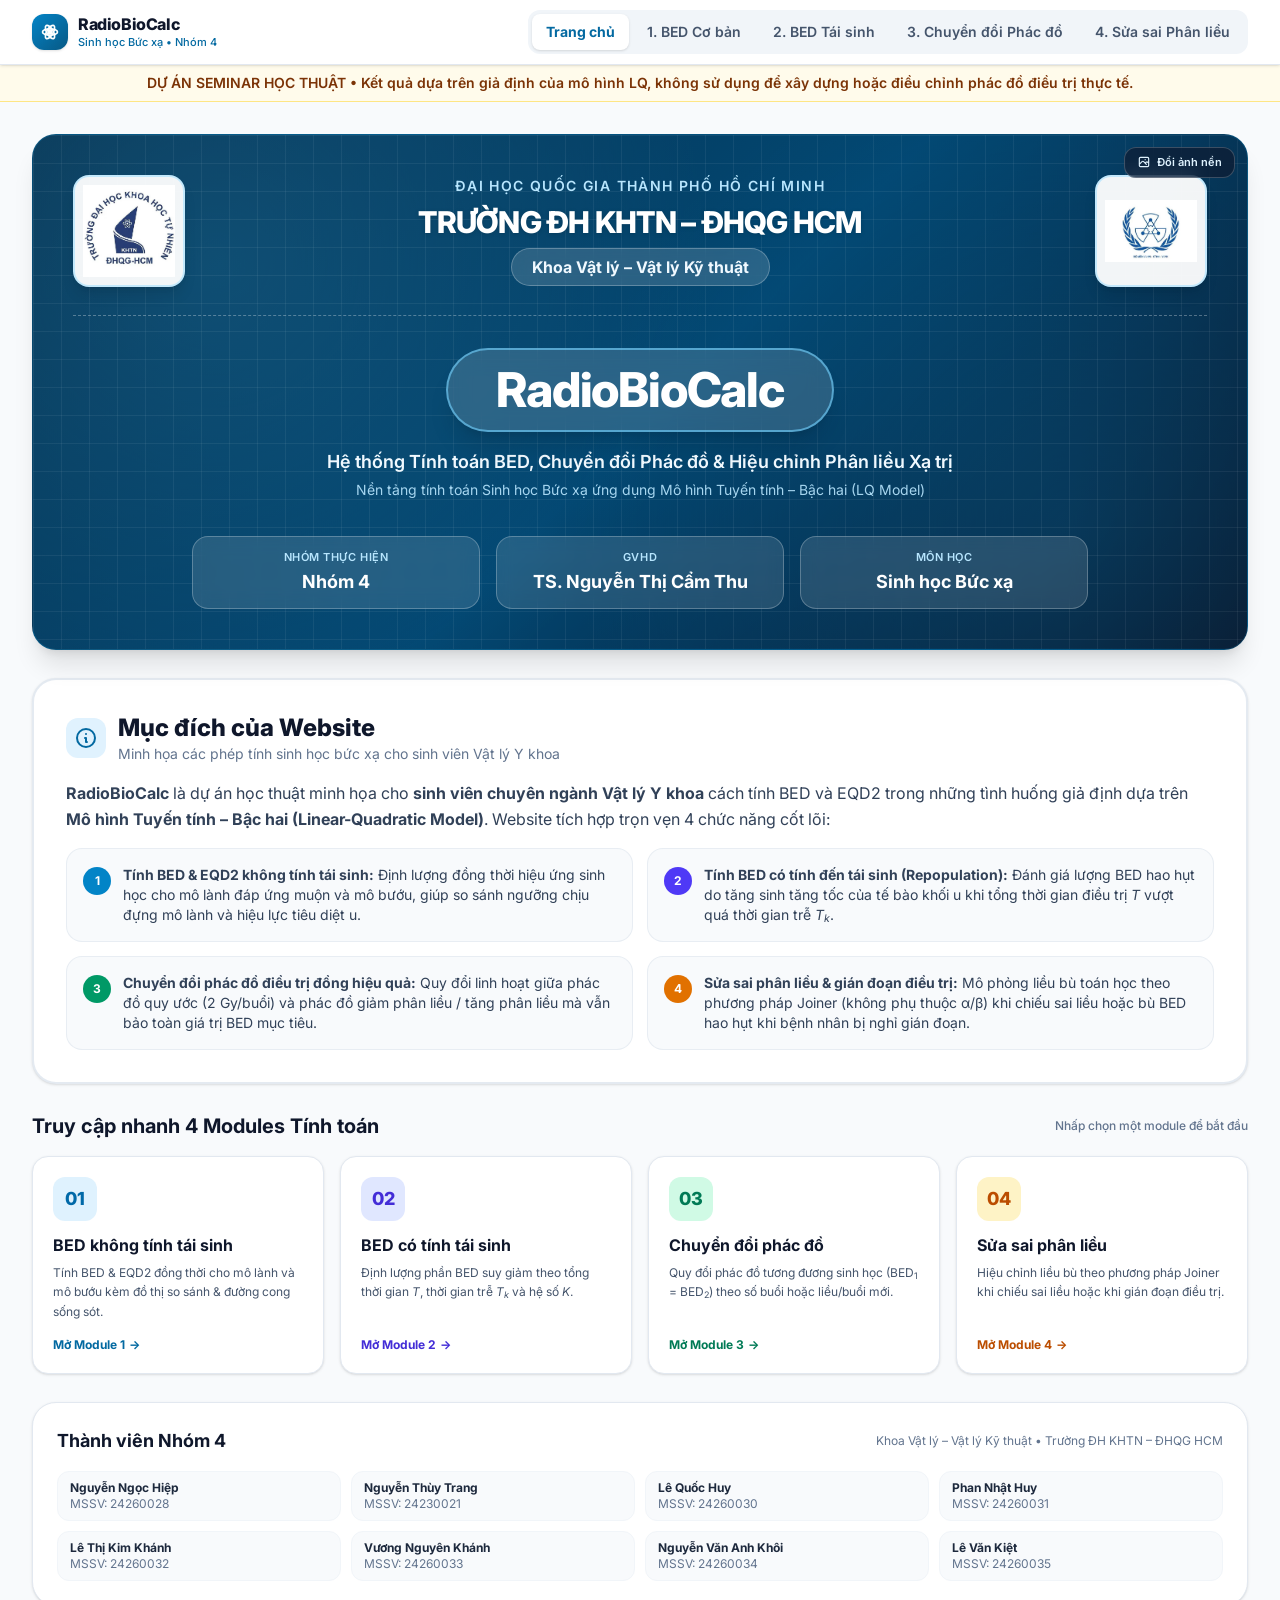
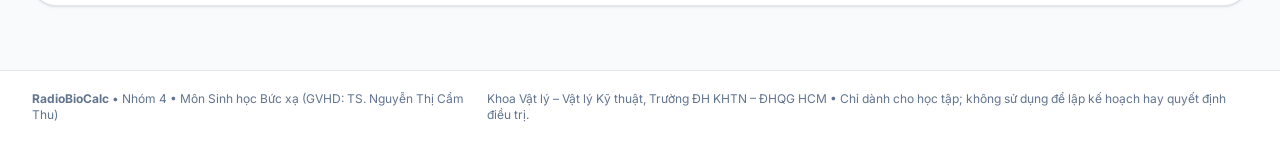
==== commit f471c091: "Add files via upload" ====
--- a/index.html
+++ b/index.html
@@ -5,6 +5,10 @@
   <meta name="viewport" content="width=device-width, initial-scale=1.0" />
   <meta name="description" content="RadioBioCalc: bốn module tính BED, EQD2, tái sinh và quy đổi phác đồ trong seminar Sinh học bức xạ. Dành cho đào tạo, không dùng để kê đơn xạ trị.">
   <meta name="theme-color" content="#0c4a6e">
+  <!-- Font goc cua RadioBioCalc: Inter (gom glyph tieng Viet) -->
+  <link rel="preconnect" href="https://fonts.googleapis.com">
+  <link rel="preconnect" href="https://fonts.gstatic.com" crossorigin>
+  <link href="https://fonts.googleapis.com/css2?family=Inter:wght@400;500;600;700;800&display=swap" rel="stylesheet">
   <title>RadioBioCalc – Hệ thống Tính toán BED &amp; Quy đổi Phân liều Xạ trị</title>
   <style>
 /*
@@ -396,7 +400,7 @@
 /*! tailwindcss v4.1.10 | MIT License | https://tailwindcss.com */
 @layer properties;
 :root, :host {
-  --font-sans: Inter, Arial, sans-serif;
+  --font-sans: "Inter", "Segoe UI", Arial, sans-serif;
   --font-mono: ui-monospace, SFMono-Regular, Menlo, Monaco, Consolas, 'Liberation Mono', 'Courier New',
     monospace;
   --color-red-50: oklch(97.1% 0.013 17.38);
@@ -2171,7 +2175,7 @@
   }
 }
 
-body{font-family:Inter,Arial,"DejaVu Sans",sans-serif;} canvas{max-width:100%;} .tab-panel {min-width:0;} .no-print{}
+body{font-family:"Inter","Segoe UI",Arial,sans-serif;} canvas{max-width:100%;} .tab-panel {min-width:0;} .no-print{}
 </style>
   <script type="text/javascript">
 /* RadioBioCalc canvas charts: compact self-contained renderer, no network dependency.
@@ -2453,15 +2457,15 @@
           <div class="mt-4 grid grid-cols-1 sm:grid-cols-3 gap-3 sm:gap-4 max-w-4xl mx-auto">
             <div class="bg-white/12 backdrop-blur-sm border border-white/25 rounded-2xl px-4 py-3 text-center">
               <div class="text-[11px] uppercase tracking-wider text-sky-200 font-semibold">Nhóm thực hiện</div>
-              <div class="text-base sm:text-lg font-extrabold text-white mt-0.5">Nhóm 4</div>
+              <div class="text-base sm:text-lg font-bold text-white mt-0.5">Nhóm 4</div>
             </div>
             <div class="bg-white/12 backdrop-blur-sm border border-white/25 rounded-2xl px-4 py-3 text-center">
               <div class="text-[11px] uppercase tracking-wider text-sky-200 font-semibold">GVHD</div>
-              <div class="text-base sm:text-lg font-extrabold text-white mt-0.5">TS. Nguyễn Thị Cẩm Thu</div>
+              <div class="text-base sm:text-lg font-bold text-white mt-0.5">TS. Nguyễn Thị Cẩm Thu</div>
             </div>
             <div class="bg-white/12 backdrop-blur-sm border border-white/25 rounded-2xl px-4 py-3 text-center">
               <div class="text-[11px] uppercase tracking-wider text-sky-200 font-semibold">Môn học</div>
-              <div class="text-base sm:text-lg font-extrabold text-white mt-0.5">Sinh học Bức xạ</div>
+              <div class="text-base sm:text-lg font-bold text-white mt-0.5">Sinh học Bức xạ</div>
             </div>
           </div>
         </div>
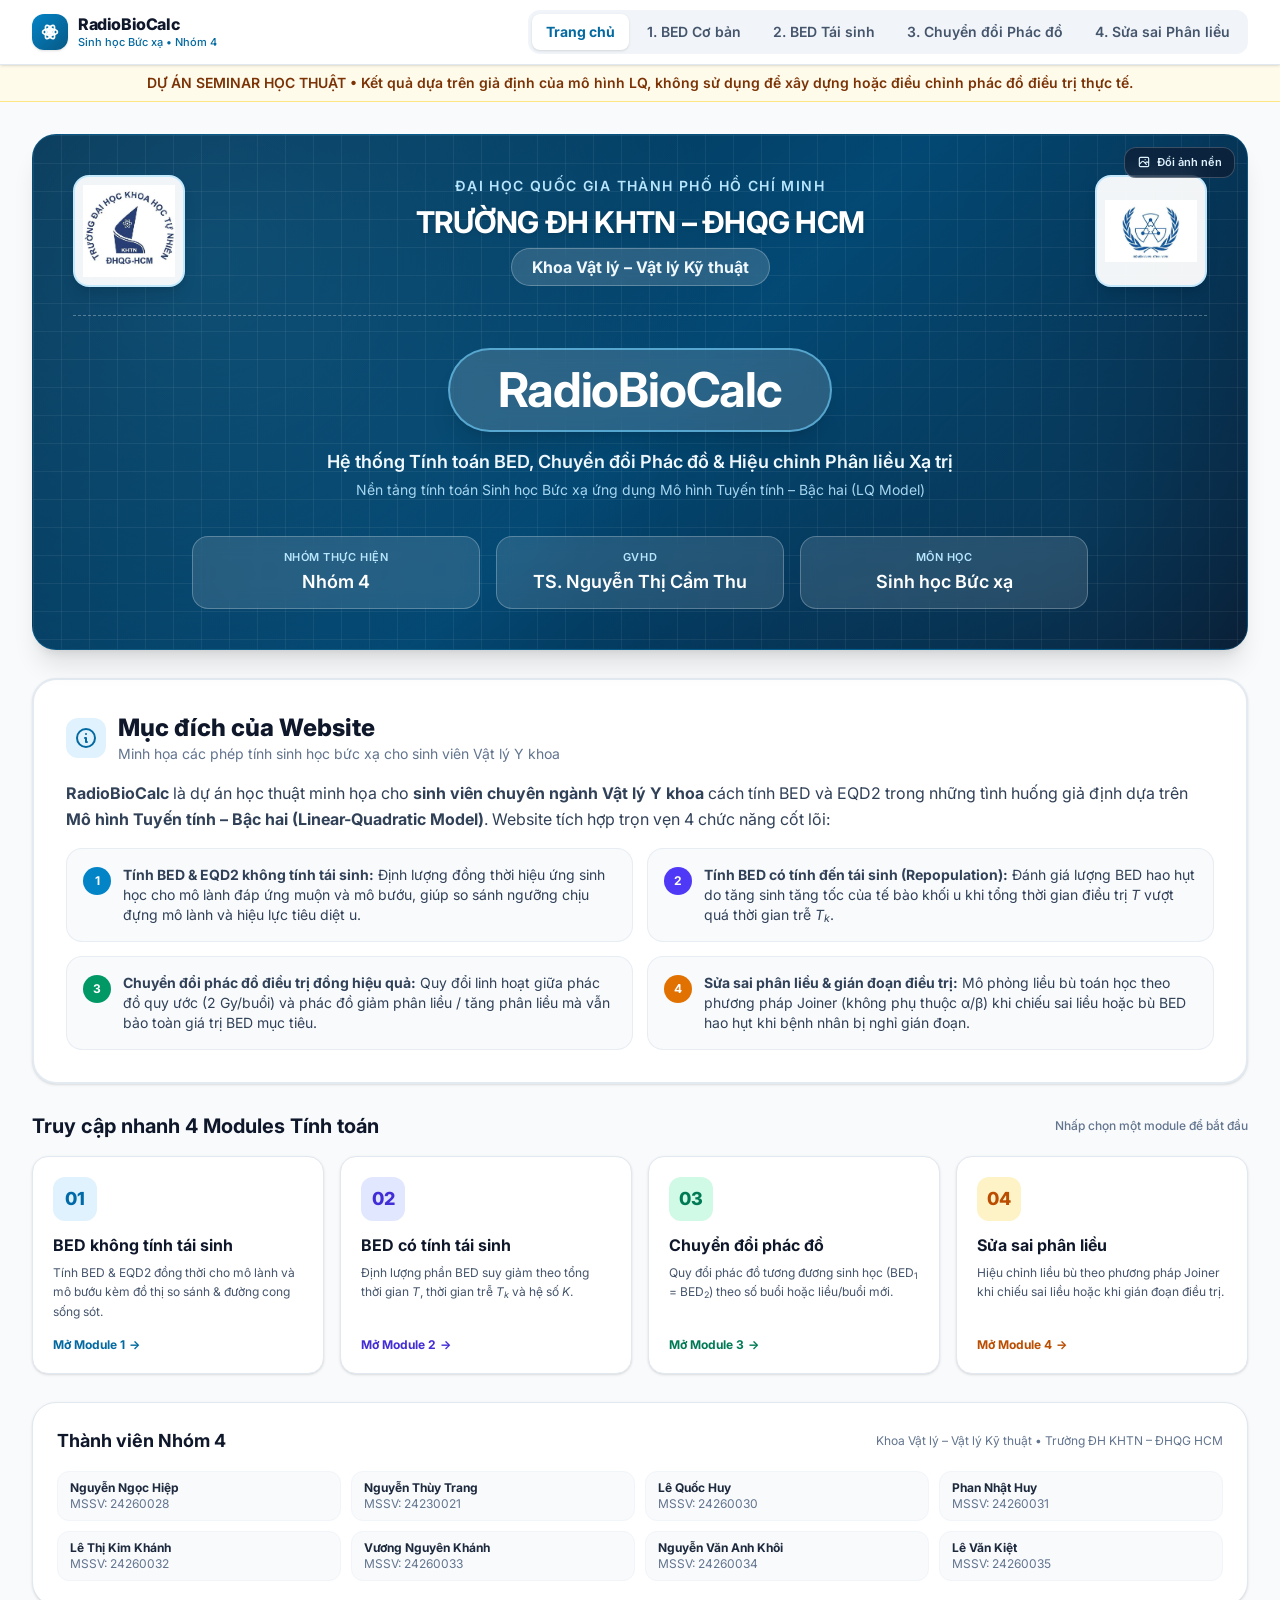
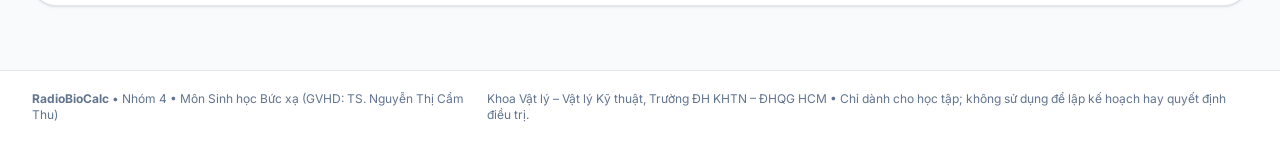
==== commit 0612bb73: "Rename web.html to index.html" ====
--- a/index.html
+++ b/index.html
@@ -2408,7 +2408,7 @@
               <p class="text-xs sm:text-sm font-semibold tracking-widest uppercase text-sky-200">
                 Đại học Quốc gia Thành phố Hồ Chí Minh
               </p>
-              <h2 class="text-xl sm:text-2xl lg:text-3xl font-extrabold tracking-tight text-white uppercase drop-shadow-sm">
+              <h2 class="text-xl sm:text-2xl lg:text-3xl font-bold tracking-tight text-white uppercase drop-shadow-sm">
                 TRƯỜNG ĐH KHTN – ĐHQG HCM
               </h2>
               <div class="inline-flex items-center justify-center px-5 py-1.5 rounded-full bg-white/15 backdrop-blur-sm border border-white/25 text-sm sm:text-base font-bold text-sky-50">
@@ -2441,7 +2441,7 @@
           <!-- 2. TÊN WEBSITE (KHUNG BẦU DỤC NỔI BẬT Ở TRUNG TÂM NHƯ PHÁC THẢO) -->
           <div class="pt-8 pb-5 text-center max-w-3xl mx-auto">
             <div class="inline-block px-8 py-3.5 sm:px-12 sm:py-4 rounded-full bg-white/15 backdrop-blur-md border-2 border-sky-300/60 shadow-xl mb-4">
-              <h1 class="text-3xl sm:text-4xl lg:text-5xl font-extrabold tracking-tight text-white">
+              <h1 class="text-3xl sm:text-4xl lg:text-5xl font-bold tracking-tight text-white">
                 RadioBioCalc
               </h1>
             </div>
@@ -2457,15 +2457,15 @@
           <div class="mt-4 grid grid-cols-1 sm:grid-cols-3 gap-3 sm:gap-4 max-w-4xl mx-auto">
             <div class="bg-white/12 backdrop-blur-sm border border-white/25 rounded-2xl px-4 py-3 text-center">
               <div class="text-[11px] uppercase tracking-wider text-sky-200 font-semibold">Nhóm thực hiện</div>
-              <div class="text-base sm:text-lg font-bold text-white mt-0.5">Nhóm 4</div>
+              <div class="text-base sm:text-lg font-semibold text-white mt-0.5">Nhóm 4</div>
             </div>
             <div class="bg-white/12 backdrop-blur-sm border border-white/25 rounded-2xl px-4 py-3 text-center">
               <div class="text-[11px] uppercase tracking-wider text-sky-200 font-semibold">GVHD</div>
-              <div class="text-base sm:text-lg font-bold text-white mt-0.5">TS. Nguyễn Thị Cẩm Thu</div>
+              <div class="text-base sm:text-lg font-semibold text-white mt-0.5">TS. Nguyễn Thị Cẩm Thu</div>
             </div>
             <div class="bg-white/12 backdrop-blur-sm border border-white/25 rounded-2xl px-4 py-3 text-center">
               <div class="text-[11px] uppercase tracking-wider text-sky-200 font-semibold">Môn học</div>
-              <div class="text-base sm:text-lg font-bold text-white mt-0.5">Sinh học Bức xạ</div>
+              <div class="text-base sm:text-lg font-semibold text-white mt-0.5">Sinh học Bức xạ</div>
             </div>
           </div>
         </div>
@@ -3835,4 +3835,4 @@
     });
   </script>
 </body>
-</html>+</html>
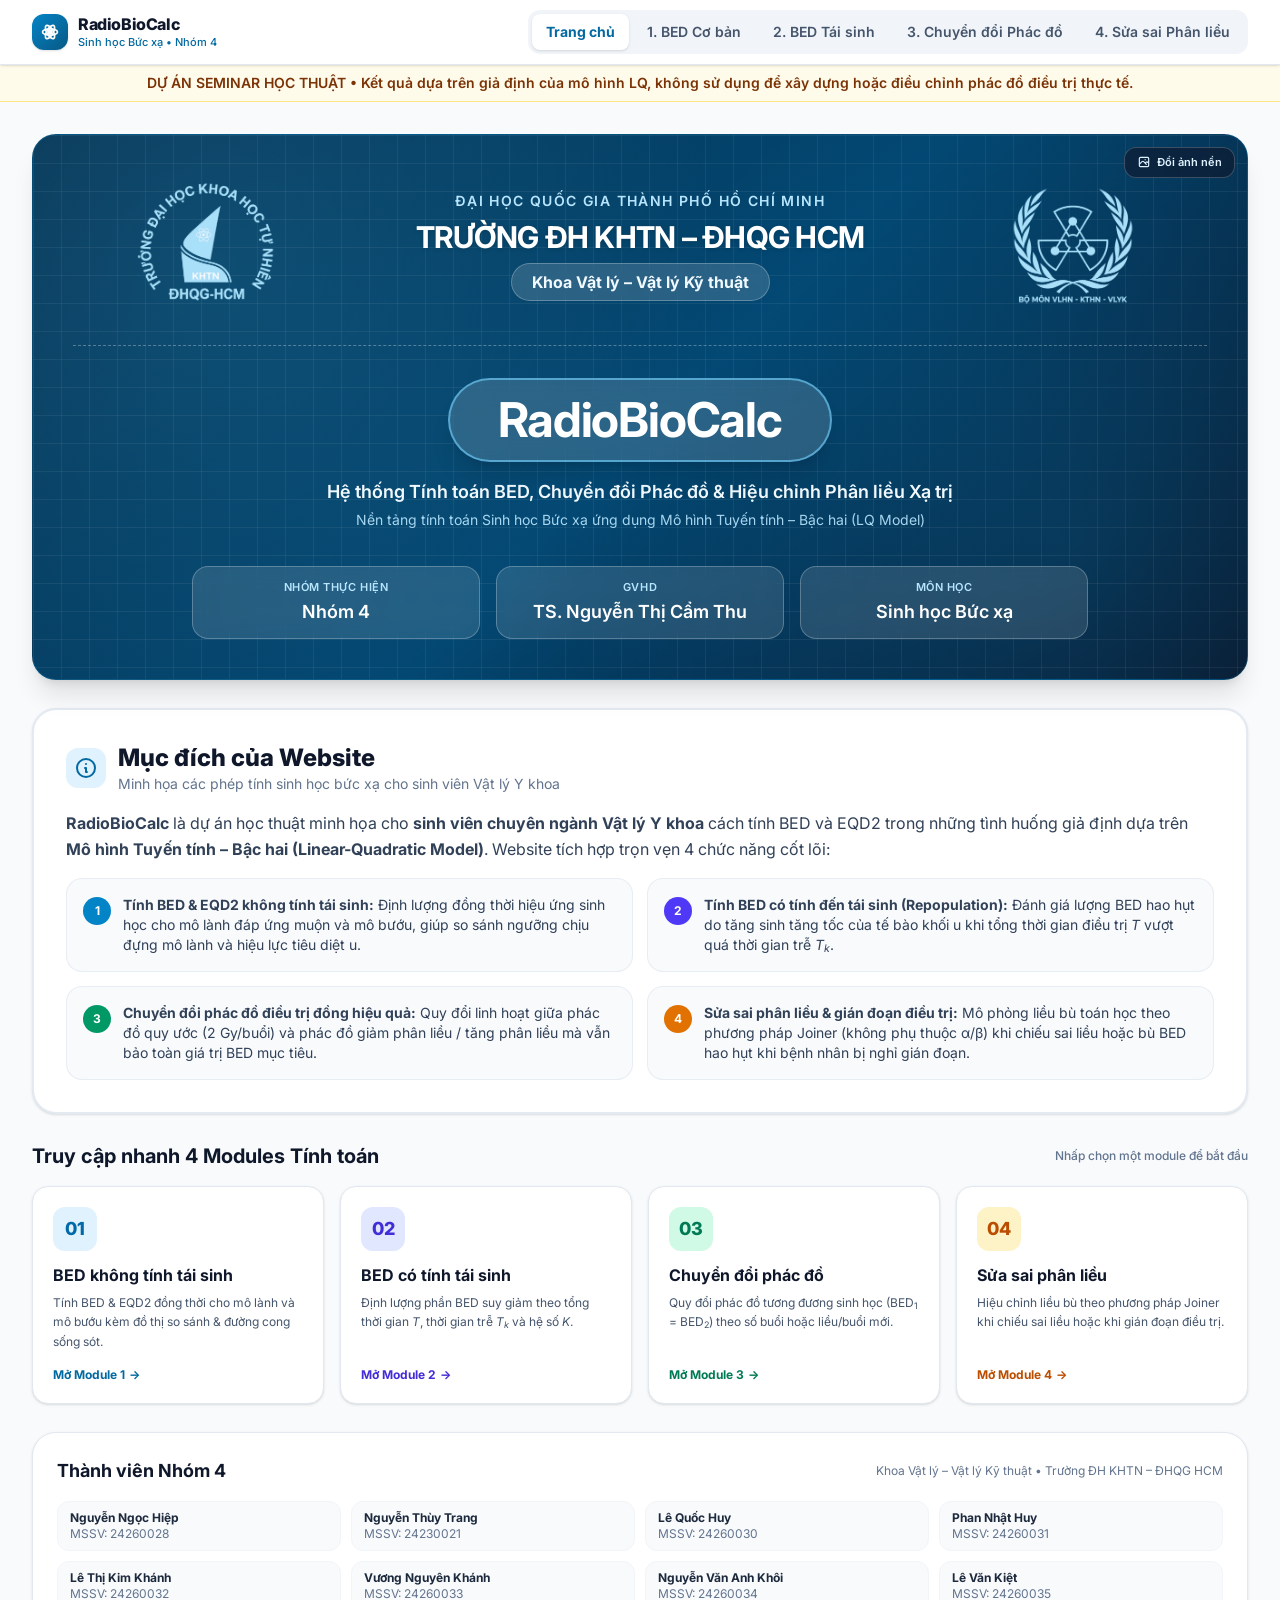
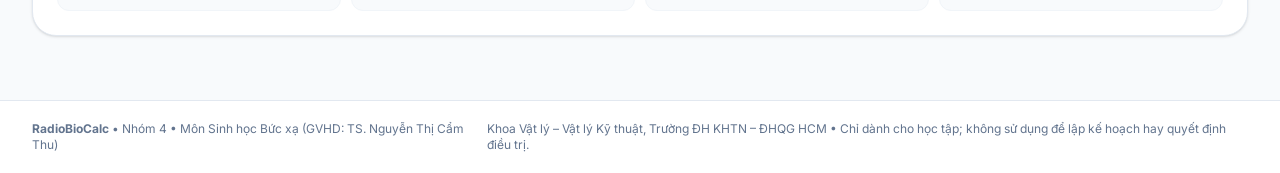
==== commit f4be526c: "Add files via upload" ====
--- a/index.html
+++ b/index.html
@@ -2300,6 +2300,45 @@
       .print-card { box-shadow: none !important; border: 1px solid #cbd5e1 !important; break-inside: avoid; }
     }
   </style>
+
+  <style>
+  /* Two permanent logos, with transparent backgrounds and fixed fit. */
+  .rb-fixed-logo {
+    width: 142px;
+    height: 142px;
+    min-width: 142px;
+    min-height: 142px;
+    display: flex;
+    align-items: center;
+    justify-content: center;
+    background: transparent !important;
+    border: 0 !important;
+    padding: 0 !important;
+    box-shadow: none !important;
+    overflow: visible;
+    pointer-events: none;
+    user-select: none;
+    -webkit-user-select: none;
+    flex-shrink: 0;
+  }
+  .rb-fixed-logo img {
+    width: 100%;
+    height: 100%;
+    display: block;
+    object-fit: contain;
+    object-position: center;
+    background: transparent;
+    border: 0;
+    pointer-events: none;
+    user-select: none;
+    -webkit-user-drag: none;
+  }
+  .rb-faculty-logo { width: 164px; min-width: 164px; }
+  @media (max-width: 767px) {
+    .rb-fixed-logo { width: 118px; height: 118px; min-width: 118px; min-height: 118px; }
+    .rb-faculty-logo { width: 138px; min-width: 138px; }
+  }
+  </style>
 </head>
 <body class="bg-slate-50 text-slate-800 font-sans antialiased min-h-screen flex flex-col">
 
@@ -2383,24 +2422,11 @@
           <!-- HÀNG ĐẦU: LOGO TRƯỜNG | TRƯỜNG ĐH KHTN - ĐHQG HCM & KHOA | LOGO KHOA -->
           <div class="grid grid-cols-1 md:grid-cols-12 items-center gap-5 pb-7 border-b border-dashed border-white/30">
 
-            <!-- Khung Logo Trường (Bên trái) -->
-            <div class="md:col-span-3 flex flex-col items-center md:items-start">
-              <label for="upload-school-logo" title="Nhấp để tải ảnh Logo Trường" class="cursor-pointer group relative w-24 h-24 sm:w-28 sm:h-28 rounded-2xl bg-white/95 p-2 shadow-lg flex flex-col items-center justify-center border-2 border-sky-200/80 hover:border-sky-400 transition overflow-hidden">
-                <img id="school-logo-preview" src="[data-uri]" alt="Logo Trường ĐH KHTN" class="w-full h-full object-contain" />
-                <div id="school-logo-default" class="hidden flex flex-col items-center justify-center text-center">
-                  <svg class="w-12 h-12 text-med-800" viewBox="0 0 64 64" fill="none">
-                    <circle cx="32" cy="32" r="28" stroke="currentColor" stroke-width="3" fill="#e0f2fe" />
-                    <path d="M16 39L32 16L48 39H16Z" stroke="currentColor" stroke-width="2.5" fill="#bae6fd" />
-                    <circle cx="32" cy="32" r="4" fill="#0369a1" />
-                    <path d="M20 46H44" stroke="currentColor" stroke-width="3" stroke-linecap="round" />
-                  </svg>
-                  <span class="text-[10px] font-extrabold text-med-900 mt-1 tracking-wide">LOGO TRƯỜNG</span>
-                </div>
-                <div class="absolute inset-0 bg-slate-900/65 opacity-0 group-hover:opacity-100 transition flex items-center justify-center text-[11px] font-semibold text-white text-center px-2">
-                  Tải ảnh Logo Trường
-                </div>
-              </label>
-              <input id="upload-school-logo" type="file" accept="image/*" class="hidden" onchange="previewLogo(event, 'school-logo-preview', 'school-logo-default')" />
+            <!-- LOGO TRƯỜNG CỐ ĐỊNH: không có nền trắng, không có chức năng thay ảnh -->
+            <div class="md:col-span-3 flex items-center justify-center md:justify-start">
+              <div class="rb-fixed-logo rb-school-logo" aria-label="Logo Trường Đại học Khoa học Tự nhiên - ĐHQG-HCM">
+                <img src="[data-uri]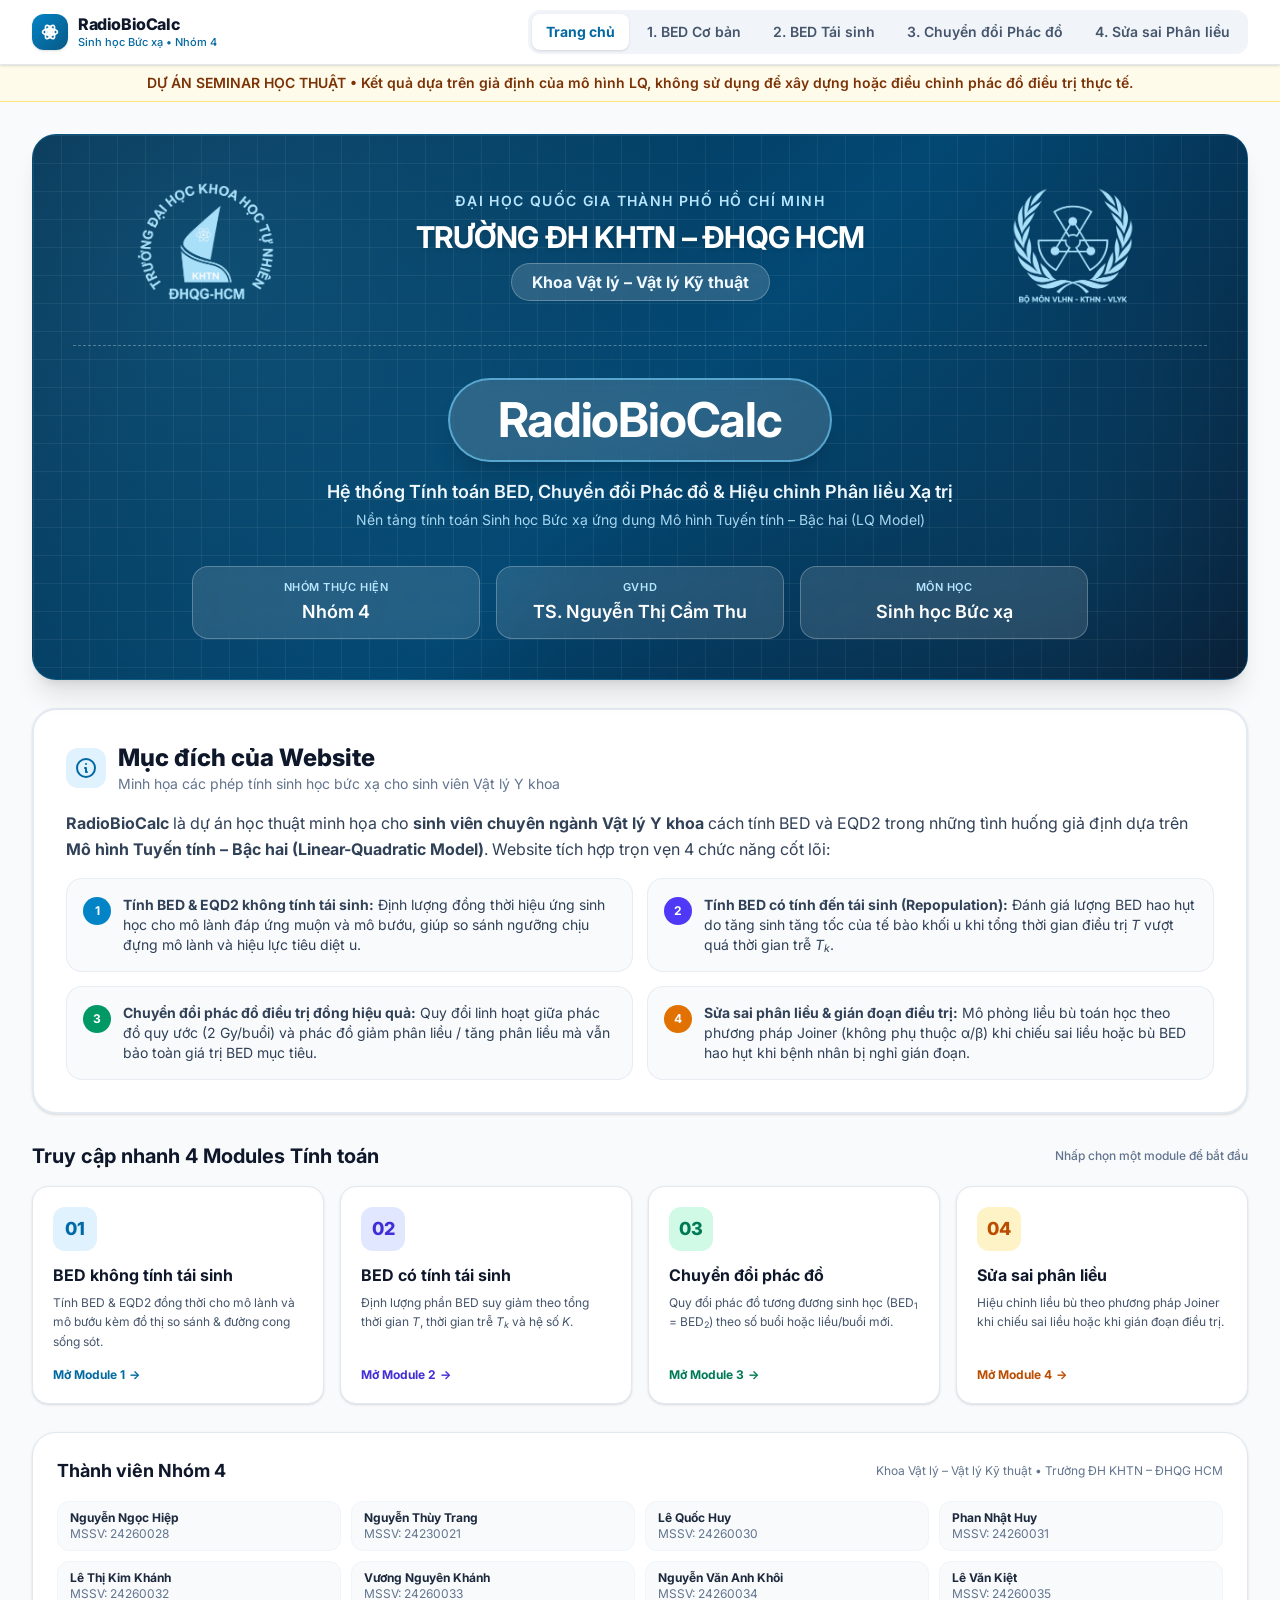
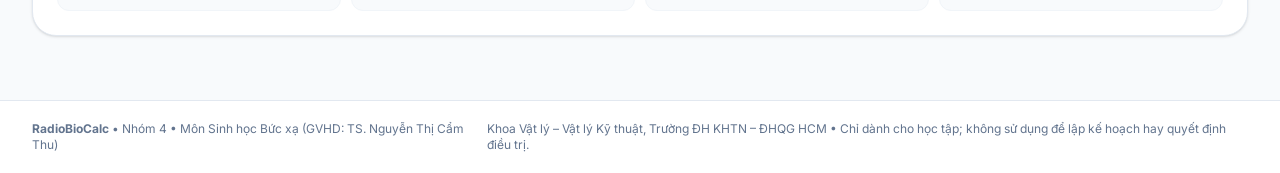
==== commit 5726b580: "Add files via upload" ====
--- a/index.html
+++ b/index.html
@@ -2277,7 +2277,7 @@
 </script>
 
   <style>
-    /* Nền mặc định khoa học cho Banner Trang chủ (có thể thay bằng ảnh tùy chọn) */
+    /* Nền banner cố định — gradient xanh khoa học */
     .hero-bg {
       background-color: #0c4a6e;
       background-image:
@@ -2401,22 +2401,13 @@
     <!-- ===================================================================== -->
     <section id="tab-home" class="tab-panel space-y-7">
 
-      <!-- 1. KHUNG BANNER CHÍNH (CÓ THỂ CHÈN ẢNH NỀN TÙY CHỌN) -->
+      <!-- 1. KHUNG BANNER CHÍNH: NỀN CỐ ĐỊNH -->
       <div id="hero-banner" class="relative rounded-3xl overflow-hidden shadow-xl hero-bg text-white border border-sky-900/40">
-        <!-- Lớp phủ tối nhẹ đảm bảo chữ luôn rõ khi người dùng đổi ảnh nền -->
+        <!-- Lớp phủ tối nhẹ giữ chữ rõ trên nền cố định -->
         <div id="hero-overlay" class="absolute inset-0 bg-slate-950/35 pointer-events-none"></div>
         <div class="absolute inset-0 grid-pattern pointer-events-none"></div>
 
-        <!-- Nút đổi ảnh nền tùy ý (theo ghi chú trong bản phác thảo) -->
-        <div class="absolute top-3 right-3 z-20 no-print">
-          <label for="upload-hero-bg" class="cursor-pointer inline-flex items-center gap-1.5 px-3 py-1.5 rounded-xl bg-slate-900/60 hover:bg-slate-900/80 backdrop-blur border border-white/20 text-[11px] font-semibold text-sky-100 transition">
-            <svg class="w-3.5 h-3.5" fill="none" stroke="currentColor" stroke-width="2" viewBox="0 0 24 24">
-              <path stroke-linecap="round" stroke-linejoin="round" d="M4 16l4.586-4.586a2 2 0 012.828 0L16 16m-2-2l1.586-1.586a2 2 0 012.828 0L20 14m-6-6h.01M6 20h12a2 2 0 002-2V6a2 2 0 00-2-2H6a2 2 0 00-2 2v12a2 2 0 002 2z" />
-            </svg>
-            Đổi ảnh nền
-          </label>
-          <input id="upload-hero-bg" type="file" accept="image/*" class="hidden" onchange="previewHeroBg(event)" />
-        </div>
+        <!-- Ảnh nền cố định theo CSS .hero-bg; không có chức năng tải/đổi ảnh từ giao diện. -->
 
         <div class="relative z-10 px-5 pt-12 pb-8 sm:px-10 sm:py-10">
           <!-- HÀNG ĐẦU: LOGO TRƯỜNG | TRƯỜNG ĐH KHTN - ĐHQG HCM & KHOA | LOGO KHOA -->
@@ -3238,23 +3229,6 @@
       const el = document.getElementById(id);
       if (!el) return;
       el.classList.toggle('hidden', !shouldShow);
-    }
-
-    // ---------- TẢI ẢNH LOGO & ẢNH NỀN TRANG CHỦ ----------
-    function previewHeroBg(event) {
-      try {
-        const file = event.target.files && event.target.files[0];
-        if (!file) return;
-        const reader = new FileReader();
-        reader.onload = function (e) {
-          const banner = document.getElementById('hero-banner');
-          banner.style.backgroundImage = `url('${e.target.result}')`;
-          document.getElementById('hero-overlay').className = 'absolute inset-0 bg-slate-950/60 pointer-events-none';
-        };
-        reader.readAsDataURL(file);
-      } catch (err) {
-        console.error('Lỗi tải ảnh nền:', err);
-      }
     }
 
     // ---------- ĐIỀU HƯỚNG TAB & MOBILE MENU ----------
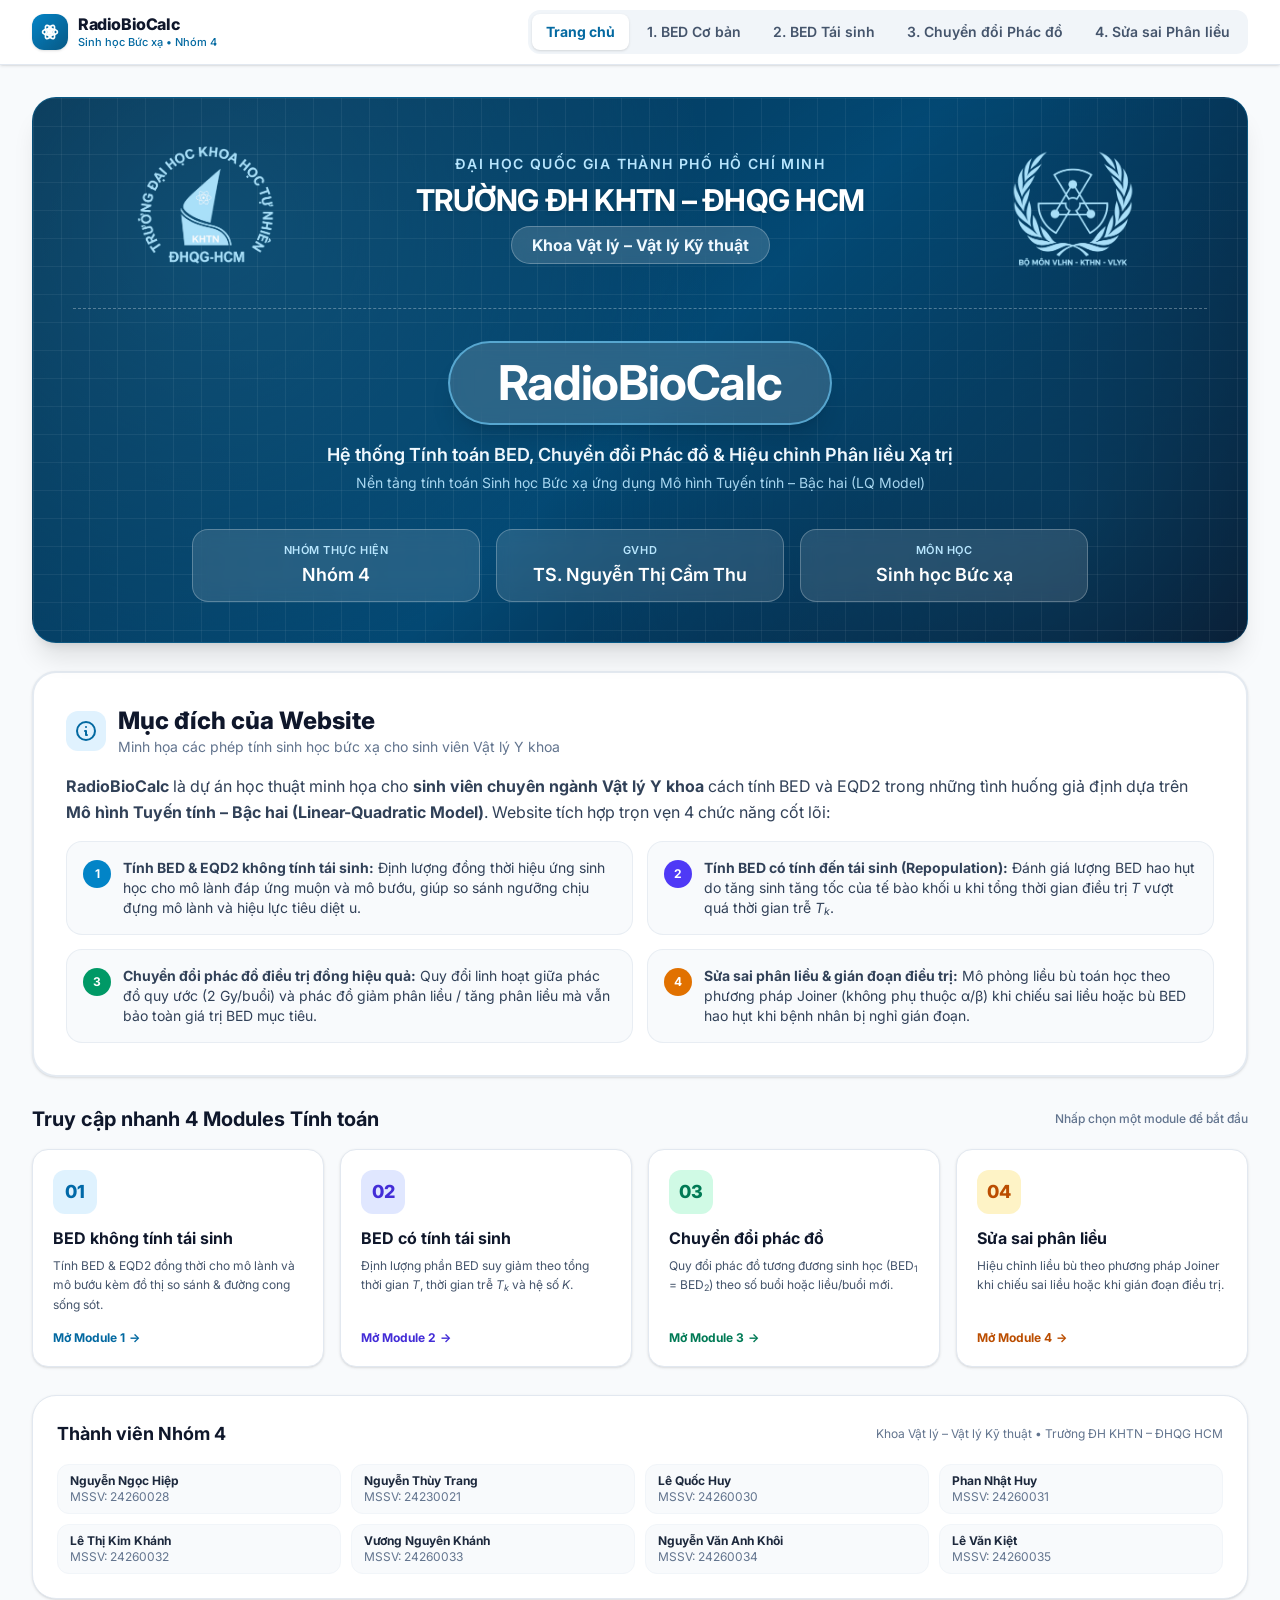
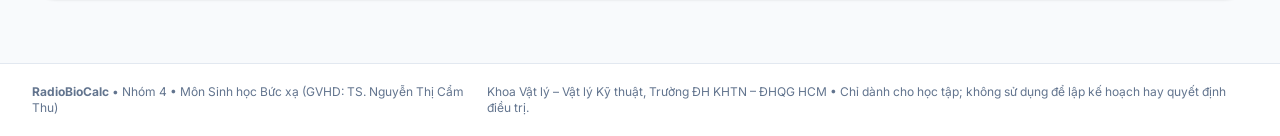
==== commit c969a9de: "Add files via upload" ====
--- a/index.html
+++ b/index.html
@@ -2391,9 +2391,6 @@
   </header>
 
   <!-- ==================== NỘI DUNG CHÍNH ==================== -->
-  <div class="bg-amber-50 border-b border-amber-200 py-2 px-4 text-center text-xs sm:text-sm text-amber-900 font-semibold">
-    DỰ ÁN SEMINAR HỌC THUẬT • Kết quả dựa trên giả định của mô hình LQ, không sử dụng để xây dựng hoặc điều chỉnh phác đồ điều trị thực tế.
-  </div>
   <main class="flex-1 max-w-7xl w-full mx-auto px-4 sm:px-6 lg:px-8 py-6 sm:py-8">
 
     <!-- ===================================================================== -->
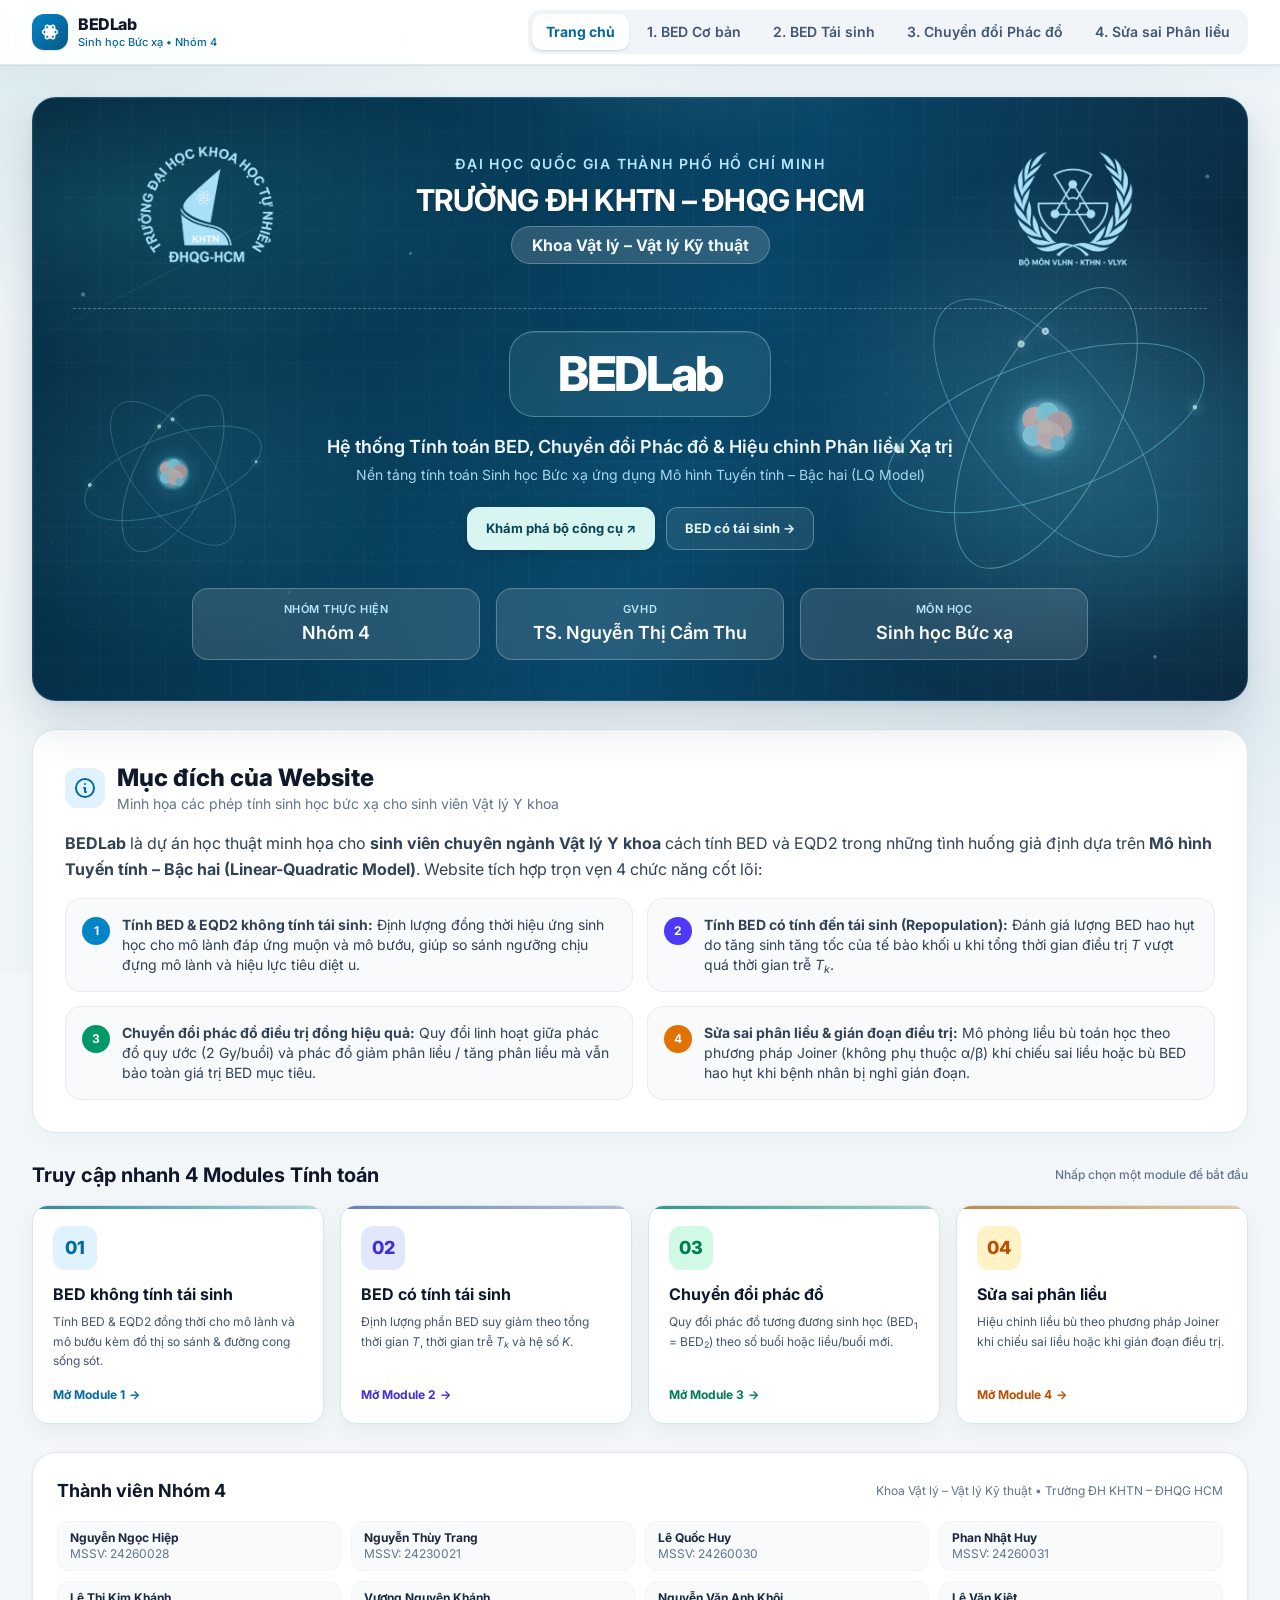
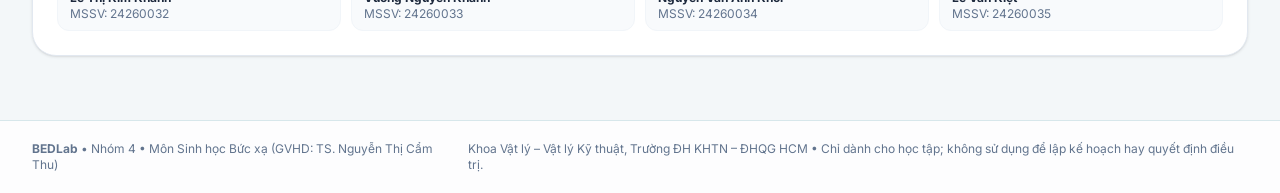
==== commit 902a3061: "Add files via upload" ====
--- a/index.html
+++ b/index.html
@@ -3,13 +3,14 @@
 <head>
   <meta charset="UTF-8" />
   <meta name="viewport" content="width=device-width, initial-scale=1.0" />
-  <meta name="description" content="RadioBioCalc: bốn module tính BED, EQD2, tái sinh và quy đổi phác đồ trong seminar Sinh học bức xạ. Dành cho đào tạo, không dùng để kê đơn xạ trị.">
-  <meta name="theme-color" content="#0c4a6e">
-  <!-- Font goc cua RadioBioCalc: Inter (gom glyph tieng Viet) -->
+  <meta name="description" content="BEDLab: bốn module tính BED, EQD2, tái sinh và quy đổi phác đồ trong seminar Sinh học bức xạ. Dành cho đào tạo, không dùng để kê đơn xạ trị.">
+  <meta name="theme-color" content="#073854">
+  <meta name="color-scheme" content="light">
+  <!-- Font goc cua BEDLab: Inter (gom glyph tieng Viet) -->
   <link rel="preconnect" href="https://fonts.googleapis.com">
   <link rel="preconnect" href="https://fonts.gstatic.com" crossorigin>
   <link href="https://fonts.googleapis.com/css2?family=Inter:wght@400;500;600;700;800&display=swap" rel="stylesheet">
-  <title>RadioBioCalc – Hệ thống Tính toán BED &amp; Quy đổi Phân liều Xạ trị</title>
+  <title>BEDLab – Hệ thống Tính toán BED &amp; Quy đổi Phân liều Xạ trị</title>
   <style>
 /*
   1. Prevent padding and border from affecting element width. (https://github.com/mozdevs/cssremedy/issues/4)
@@ -2178,7 +2179,7 @@
 body{font-family:"Inter","Segoe UI",Arial,sans-serif;} canvas{max-width:100%;} .tab-panel {min-width:0;} .no-print{}
 </style>
   <script type="text/javascript">
-/* RadioBioCalc canvas charts: compact self-contained renderer, no network dependency.
+/* BEDLab canvas charts: compact self-contained renderer, no network dependency.
    Supports the bar / line / logarithmic line configurations used in this project.
    This is a small education-only renderer, not a drop-in replacement for Chart.js. */
 (function () {
@@ -2339,6 +2340,197 @@
     .rb-faculty-logo { width: 138px; min-width: 138px; }
   }
   </style>
+  <style id="bedlab-design-2026">
+  /* BEDLab / understated scientific motion — no external animation dependencies. */
+  :root { --bedlab-ink:#0b3149; --bedlab-sea:#0f718a; --bedlab-line:rgba(65,140,165,.14); }
+  html { scroll-behavior:smooth; }
+  body { background:#f3f7f9 !important; position:relative; isolation:isolate; }
+  body::before {
+    content:""; position:fixed; inset:-8%; z-index:-1; pointer-events:none;
+    background:
+      radial-gradient(ellipse 40% 30% at 4% 12%, rgba(16,146,160,.10), transparent 85%),
+      radial-gradient(ellipse 44% 32% at 90% 78%, rgba(86,149,188,.12), transparent 85%),
+      linear-gradient(130deg,#f3f7f9,#edf4f8 53%,#f8fbfd);
+    animation:bedlab-page-breathe 26s ease-in-out infinite alternate;
+    will-change:transform;
+  }
+  @keyframes bedlab-page-breathe {
+    from { transform:translate3d(-1.2%,-.8%,0) scale(1); }
+    to { transform:translate3d(1.4%,1%,0) scale(1.045); }
+  }
+  main,footer { position:relative; z-index:1; }
+  header { box-shadow:0 1px 0 rgba(18,70,87,.07),0 10px 24px rgba(16,67,84,.035) !important; }
+  header .nav-btn { border-radius:10px; }
+  #hero-banner {
+    position:relative; isolation:isolate;
+    background-color:#052e46 !important;
+    background-image:linear-gradient(114deg,#07364b 0%,#06445f 49%,#052c45 100%) !important;
+    box-shadow:0 20px 50px rgba(12,46,69,.17),0 2px 8px rgba(12,46,69,.06) !important;
+    border:1px solid rgba(103,183,210,.21) !important;
+  }
+  #hero-banner::before {
+    content:"";position:absolute;inset:-28%;pointer-events:none;z-index:0;
+    background:
+      radial-gradient(ellipse 27% 22% at 23% 30%,rgba(44,160,179,.34),transparent 80%),
+      radial-gradient(ellipse 24% 28% at 79% 65%,rgba(26,117,153,.36),transparent 81%),
+      radial-gradient(ellipse 14% 14% at 53% 12%,rgba(161,222,221,.12),transparent 84%);
+    animation:bedlab-ambient-drift 24s cubic-bezier(.45,0,.55,1) infinite alternate;
+    will-change:transform;
+  }
+  @keyframes bedlab-ambient-drift {
+    0% { transform:translate3d(-3%,0,0) rotate(-5deg) scale(1); }
+    100% { transform:translate3d(4%,2%,0) rotate(6deg) scale(1.05); }
+  }
+  #hero-banner::after {
+    content:"";position:absolute;inset:0;pointer-events:none;z-index:0;
+    background:linear-gradient(92deg,transparent 0%,rgba(189,244,247,.045) 48%,transparent 51%);
+    background-size:230% 100%;
+    animation:bedlab-glint 20s linear infinite;
+  }
+  @keyframes bedlab-glint { from{background-position:200% 0;}to{background-position:-125% 0;} }
+  #hero-overlay {background:linear-gradient(90deg,rgba(2,20,34,.22),rgba(2,26,45,.06),rgba(2,17,31,.19)) !important;}
+  #hero-banner .grid-pattern {
+    opacity:.45;
+    background-size:33px 33px;
+    transform-origin:center;
+    animation:bedlab-grid-pan 42s linear infinite;
+  }
+  @keyframes bedlab-grid-pan { 0%{background-position:0 0}100%{background-position:66px 33px} }
+  .bedlab-ambient {position:absolute;inset:0;overflow:hidden;pointer-events:none;z-index:0;opacity:.6;}
+  .bedlab-ambient-ring {
+    display:block;position:absolute;right:-122px;bottom:-155px;
+    width:360px;height:360px;border:1px solid rgba(165,230,226,.23);border-radius:50%;
+    animation:bedlab-ring 19s ease-in-out infinite alternate;
+  }
+  .bedlab-ring-two {width:280px;height:280px;right:-84px;bottom:-116px;animation-delay:-5s;border-color:rgba(189,238,239,.2);}
+  .bedlab-ring-three {width:205px;height:205px;right:-46px;bottom:-78px;animation-delay:-9s;border-color:rgba(189,238,239,.16);}
+  .bedlab-ambient-ray {display:block;position:absolute;top:30%;left:-10%;width:40%;height:1px;transform:rotate(-27deg);background:linear-gradient(90deg,transparent,rgba(162,227,225,.25),transparent);animation:bedlab-ray-move 17s ease-in-out infinite alternate;}
+  @keyframes bedlab-ring {from{transform:translateY(0) scale(1)}to{transform:translate(-16px,-10px) scale(1.07)}}
+  @keyframes bedlab-ray-move {from{transform:translate(-12px,18px) rotate(-27deg)}to{transform:translate(18px,-22px) rotate(-27deg)}}
+  .bedlab-eyebrow {
+    display:flex;align-items:center;justify-content:center;gap:11px;
+    margin:0 auto 15px; color:#bde6e8; font-size:10.5px; font-weight:700;
+    letter-spacing:.21em; text-transform:uppercase;
+  }
+  .bedlab-live-dot {width:7px;height:7px;background:#a4e0cf;border-radius:50%;box-shadow:0 0 0 4px rgba(164,224,207,.12);animation:bedlab-dot 2.8s ease-in-out infinite;}
+  @keyframes bedlab-dot {50%{opacity:.52;box-shadow:0 0 0 7px rgba(164,224,207,.035)}}
+  .bedlab-brand-panel {
+    position:relative;background:rgba(172,226,231,.085) !important;
+    border:1px solid rgba(172,226,231,.36) !important;
+    border-radius:25px !important;
+    box-shadow:inset 0 1px 0 rgba(255,255,255,.10),0 10px 38px rgba(0,15,28,.10) !important;
+  }
+  .bedlab-brand-panel h1 {letter-spacing:-.048em !important;font-weight:800 !important;line-height:1.08;}
+  .bedlab-hero-actions{display:flex;justify-content:center;align-items:center;gap:11px;flex-wrap:wrap;margin:22px auto 2px;}
+  .bedlab-hero-actions button {min-height:43px;padding:0 18px;border-radius:12px; font-size:13px;font-weight:700; transition:transform .22s ease,background .22s ease,box-shadow .22s ease;}
+  .bedlab-action-primary {background:#d7f5f1;color:#0a4353;border:1px solid #d7f5f1;box-shadow:0 5px 15px rgba(0,0,0,.1);}
+  .bedlab-action-quiet {background:rgba(255,255,255,.075);color:#e0f7fa;border:1px solid rgba(217,244,245,.33);}
+  .bedlab-hero-actions button:hover {transform:translateY(-2px);}
+  .bedlab-action-primary:hover {background:#fff;box-shadow:0 8px 20px rgba(0,0,0,.15);}
+  .bedlab-action-quiet:hover {background:rgba(255,255,255,.15);}
+  .bedlab-hero-actions button:focus-visible,.bedlab-module-grid button:focus-visible {outline:3px solid #74c9d9;outline-offset:3px;}
+  #tab-home .bedlab-info-card {border:1px solid #dbe9ed !important;box-shadow:0 8px 25px rgba(39,84,102,.045) !important;}
+  .bedlab-module-grid button {
+    position:relative;overflow:hidden;
+    border:1px solid #d5e5ea !important; background:rgba(255,255,255,.95) !important;
+    box-shadow:0 7px 22px rgba(23,64,86,.065) !important;
+    transition:transform .25s ease,border-color .25s ease,box-shadow .25s ease !important;
+  }
+  .bedlab-module-grid button::before {content:"";position:absolute;top:0;left:0;right:0;height:3px;background:linear-gradient(90deg,#147c91,#a6d5d7);opacity:.9;}
+  .bedlab-module-grid button:nth-child(2)::before {background:linear-gradient(90deg,#5a6eb1,#acb8d9);}
+  .bedlab-module-grid button:nth-child(3)::before {background:linear-gradient(90deg,#168b7c,#98cfc6);}
+  .bedlab-module-grid button:nth-child(4)::before {background:linear-gradient(90deg,#b27c37,#e4c39c);}
+  .bedlab-module-grid button:hover {transform:translateY(-5px);border-color:#9ec8cf !important;box-shadow:0 15px 34px rgba(23,64,86,.13) !important;}
+  #tab-m1,#tab-m2,#tab-m3,#tab-m4 {animation:bedlab-tab-in .35s ease both;}
+  @keyframes bedlab-tab-in {from{opacity:.5;transform:translateY(9px)}to{opacity:1;transform:translateY(0)}}
+  #tab-m1 > div:first-child,#tab-m2 > div:first-child,#tab-m3 > div:first-child,#tab-m4 > div:first-child {
+    padding:20px 24px;border:1px solid #d6e8ee;border-radius:18px;
+    background:linear-gradient(115deg,rgba(231,247,249,.88),rgba(255,255,255,.93));
+    box-shadow:0 5px 20px rgba(26,70,92,.035);
+  }
+  .tab-panel input:focus-visible,.tab-panel select:focus-visible {outline:2px solid #72b8c1;outline-offset:1px;}
+  footer {background:rgba(255,255,255,.78) !important;border-top-color:#d7e7eb !important;}
+  @media (max-width:767px) {
+    /* Logo trường và bộ môn cân đối trên một hàng khi xem điện thoại. */
+    #hero-banner .bedlab-header-row {grid-template-columns:minmax(0,1fr) minmax(0,1fr);column-gap:14px;row-gap:13px;}
+    .bedlab-header-row > :nth-child(1) {order:1;justify-content:center;}
+    .bedlab-header-row > :nth-child(3) {order:2;justify-content:center;}
+    .bedlab-header-row > :nth-child(2) {order:3;grid-column:1/-1;}
+    .bedlab-header-row .rb-fixed-logo {width:98px;height:98px;min-width:98px;min-height:98px;}
+    .bedlab-header-row .rb-faculty-logo {width:115px;min-width:115px;}
+    .bedlab-ambient-ring {width:230px;height:230px;right:-120px;bottom:-80px;}
+    .bedlab-ring-two {width:174px;height:174px;right:-82px;bottom:-50px;}
+    .bedlab-ring-three {width:120px;height:120px;right:-50px;bottom:-25px;}
+    .bedlab-eyebrow {font-size:9px;letter-spacing:.12em;gap:6px;}
+    .bedlab-brand-panel {padding:12px 24px !important;}
+    #tab-m1 > div:first-child,#tab-m2 > div:first-child,#tab-m3 > div:first-child,#tab-m4 > div:first-child {padding:15px;}
+  }
+  @media (prefers-reduced-motion:reduce) {
+    *,*::before,*::after {animation-duration:.01ms !important;animation-iteration-count:1 !important;transition-duration:.01ms !important;scroll-behavior:auto !important;}
+  }
+  @media print {
+    body::before,.bedlab-ambient,#hero-banner::before,#hero-banner::after {display:none !important;}
+    .bedlab-hero-actions {display:none !important;}
+  }
+  </style>
+
+  <style id="bedlab-atomic-motion-v2">
+   /* Nền tương tác bức xạ: quỹ đạo electron chuyển động liên tục quanh hạt nhân. */
+   #hero-banner { background-image:
+     radial-gradient(ellipse at 94% 56%,rgba(21,102,144,.29),transparent 42%),
+     radial-gradient(ellipse at 10% 70%,rgba(17,125,160,.19),transparent 45%),
+     linear-gradient(112deg,#062b43,#05466a 55%,#041e36) !important; }
+   #hero-banner .bedlab-atomic-scene {
+      display:block; position:absolute; inset:0; width:100%; height:100%;
+      z-index:2; pointer-events:none; overflow:visible;
+      opacity:.84; mix-blend-mode:screen;
+      filter:saturate(.98);
+   }
+   #hero-banner .bedlab-atom { opacity:.88; }
+   #hero-banner .bedlab-radiation-lines { opacity:.6; }
+   #hero-banner .bedlab-ion-particles { opacity:.4; animation:bedlab-ions-flicker 7s ease-in-out infinite alternate; }
+   #hero-banner .atom-nuclear-pulse {
+      transform-origin:center; transform-box:fill-box;
+      animation:bedlab-nuclear-pulse 4.2s ease-in-out infinite;
+   }
+   #hero-banner .bedlab-energy-flow { animation:bedlab-ion-stream 15s linear infinite; }
+   #hero-banner .bedlab-energy-flow.secondary { animation-duration:21s; animation-direction:reverse; }
+   #hero-banner .bedlab-energy-flow.tertiary { animation-duration:26s; }
+   @keyframes bedlab-ion-stream {to{stroke-dashoffset:-440;}}
+   @keyframes bedlab-ions-flicker {from{opacity:.16}to{opacity:.46}}
+   @keyframes bedlab-nuclear-pulse {
+      0%,100%{transform:scale(.83);opacity:.18}
+      50%{transform:scale(1.22);opacity:.48}
+   }
+   /* Lower competition with content while keeping electrons visible at the sides. */
+   #hero-banner > .relative.z-10 {z-index:10;}
+   #hero-banner .bedlab-brand-lockup { position:relative; z-index:10; }
+   #hero-banner .bedlab-brand-panel { backdrop-filter:blur(7px); -webkit-backdrop-filter:blur(7px); }
+   #hero-banner .bedlab-header-row { position:relative; z-index:10; }
+   #hero-banner .bedlab-ambient { opacity:.38; }
+   #hero-banner .bedlab-ambient-ring { opacity:.3; }
+   /* Remove extra top gap left by the deleted hypofractionation eyebrow. */
+   #hero-banner .bedlab-brand-lockup {padding-top:22px !important;}
+   @media(max-width:900px) {
+      #hero-banner .bedlab-atomic-scene {opacity:.60;}
+      #hero-banner .bedlab-atomic-scene .bedlab-atom:first-of-type {opacity:.72;}
+   }
+   @media(max-width:600px) {
+      #hero-banner .bedlab-atomic-scene {opacity:.41;}
+      #hero-banner .bedlab-brand-panel {backdrop-filter:blur(8px);-webkit-backdrop-filter:blur(8px);}
+      #hero-banner .bedlab-brand-lockup {padding-top:16px !important;}
+   }
+   @media(prefers-reduced-motion:reduce) {
+      #hero-banner .bedlab-atomic-scene{display:none !important;}
+   }
+   @media print {#hero-banner .bedlab-atomic-scene{display:none !important;}}
+
+   #hero-banner .bedlab-atomic-scene--mobile {display:none;}
+   @media (max-width:600px) {
+     #hero-banner .bedlab-atomic-scene:not(.bedlab-atomic-scene--mobile) {display:none;}
+     #hero-banner .bedlab-atomic-scene--mobile {display:block;opacity:.51;mix-blend-mode:screen;}
+   }
+  </style>
 </head>
 <body class="bg-slate-50 text-slate-800 font-sans antialiased min-h-screen flex flex-col">
 
@@ -2357,7 +2549,7 @@
             </svg>
           </div>
           <div>
-            <div class="font-extrabold text-slate-900 text-base leading-tight tracking-tight">RadioBioCalc</div>
+            <div class="font-extrabold text-slate-900 text-base leading-tight tracking-tight">BEDLab</div>
             <div class="text-[11px] font-medium text-med-700 hidden sm:block">Sinh học Bức xạ &bull; Nhóm 4</div>
           </div>
         </button>
@@ -2403,12 +2595,142 @@
         <!-- Lớp phủ tối nhẹ giữ chữ rõ trên nền cố định -->
         <div id="hero-overlay" class="absolute inset-0 bg-slate-950/35 pointer-events-none"></div>
         <div class="absolute inset-0 grid-pattern pointer-events-none"></div>
-
-        <!-- Ảnh nền cố định theo CSS .hero-bg; không có chức năng tải/đổi ảnh từ giao diện. -->
+        <svg class="bedlab-atomic-scene" viewBox="0 0 1500 690" preserveAspectRatio="xMidYMid slice" aria-hidden="true" focusable="false" xmlns="http://www.w3.org/2000/svg">
+  <defs>
+    <radialGradient id="bedlab-nucleus-gradient"><stop offset="0" stop-color="#ffe0ac"/><stop offset=".43" stop-color="#ee927e"/><stop offset="1" stop-color="#52b8d5"/></radialGradient>
+    <radialGradient id="bedlab-scene-glow"><stop offset="0" stop-color="#77d8ea" stop-opacity=".24"/><stop offset="1" stop-color="#77d8ea" stop-opacity="0"/></radialGradient>
+    <filter id="bedlab-electron-glow" x="-200%" y="-200%" width="500%" height="500%"><feGaussianBlur stdDeviation="6"/></filter>
+    <filter id="bedlab-halo" x="-100%" y="-100%" width="300%" height="300%"><feGaussianBlur stdDeviation="14"/></filter>
+    <filter id="bedlab-nucleus-soft" x="-80%" y="-80%" width="260%" height="260%"><feGaussianBlur stdDeviation="4"/></filter>
+  </defs>
+  <!-- The radiation wavefronts are intentionally subtle to keep the website readable. -->
+  <circle cx="1233" cy="368" r="285" fill="url(#bedlab-scene-glow)" opacity=".95"/>
+  <circle cx="220" cy="413" r="235" fill="url(#bedlab-scene-glow)" opacity=".40"/>
+  <g class="bedlab-radiation-lines" fill="none" stroke="#9febfb" stroke-opacity=".24" stroke-width="1.2">
+    <path class="bedlab-energy-flow" d="M-40 560 C 205 415 375 570 580 408 S 1020 350 1530 200" stroke-dasharray="2 19" />
+    <path class="bedlab-energy-flow secondary" d="M-70 600 C 185 447 350 614 574 462 S 1074 370 1550 255" stroke-dasharray="2 23"/>
+    <path class="bedlab-energy-flow tertiary" d="M-50 520 C 290 355 450 510 635 365 S 1080 235 1540 170" stroke-dasharray="1 24"/>
+  </g>
+  <g transform="translate(1215 378) scale(0.86)" class="bedlab-atom"><circle r="54" fill="#58d6f7" opacity=".12" filter="url(#bedlab-halo)"/>
+      <circle r="50" fill="none" stroke="#77e8fa" stroke-opacity=".2" stroke-dasharray="3 10" class="atom-nuclear-pulse"/>
+      <circle r="37" fill="url(#bedlab-nucleus-gradient)" opacity=".9" filter="url(#bedlab-nucleus-soft)"/><circle cx="-15" cy="-12" r="16" fill="#fead8a" fill-opacity=".90" stroke="#efffff" stroke-opacity=".26" stroke-width="1"/><circle cx="2" cy="-19" r="15" fill="#8be9f5" fill-opacity=".90" stroke="#efffff" stroke-opacity=".26" stroke-width="1"/><circle cx="17" cy="-5" r="17" fill="#e9977d" fill-opacity=".90" stroke="#efffff" stroke-opacity=".26" stroke-width="1"/><circle cx="-17" cy="10" r="14" fill="#9ce7ff" fill-opacity=".90" stroke="#efffff" stroke-opacity=".26" stroke-width="1"/><circle cx="5" cy="10" r="18" fill="#ffbea0" fill-opacity=".90" stroke="#efffff" stroke-opacity=".26" stroke-width="1"/><circle cx="15" cy="20" r="10" fill="#83c5e3" fill-opacity=".90" stroke="#efffff" stroke-opacity=".26" stroke-width="1"/><circle cx="-1" cy="-2" r="10" fill="#f9d2a4" fill-opacity=".90" stroke="#efffff" stroke-opacity=".26" stroke-width="1"/><circle cx="-15" cy="-16" r="8" fill="white" opacity=".24" filter="url(#bedlab-electron-glow)"/><g transform="rotate(-20)" class="atom-orbit">
+      <ellipse rx="222" ry="89" fill="none" stroke="#78e8fa" stroke-width="1.3" stroke-opacity=".58"/>
+      <ellipse rx="222" ry="89" fill="none" stroke="#c5fbff" stroke-width=".55" stroke-opacity=".16" stroke-dasharray="3 15"/>
+      <g class="electron-cloud"><circle r="13" fill="#78e8fa" opacity=".10" filter="url(#bedlab-electron-glow)"/><circle r="4.6" fill="#e9ffff"/><circle r="2.1" fill="#78e8fa"/>
+         <animateMotion dur="11s" begin="-4s" repeatCount="indefinite" path="M 222 0 A 222 89 0 1 1 -222 0 A 222 89 0 1 1 222 0"/></g>
+      <g class="electron-cloud"><circle r="9" fill="#a9ffea" opacity=".18" filter="url(#bedlab-electron-glow)"/><circle r="3.0" fill="#c1fff1"/>
+         <animateMotion dur="11s" begin="-9.5s" repeatCount="indefinite" path="M 222 0 A 222 89 0 1 1 -222 0 A 222 89 0 1 1 222 0"/></g>
+    </g><g transform="rotate(51)" class="atom-orbit">
+      <ellipse rx="208" ry="92" fill="none" stroke="#84b6ff" stroke-width="1.3" stroke-opacity=".58"/>
+      <ellipse rx="208" ry="92" fill="none" stroke="#c5fbff" stroke-width=".55" stroke-opacity=".16" stroke-dasharray="3 15"/>
+      <g class="electron-cloud"><circle r="13" fill="#84b6ff" opacity=".10" filter="url(#bedlab-electron-glow)"/><circle r="4.6" fill="#e9ffff"/><circle r="2.1" fill="#84b6ff"/>
+         <animateMotion dur="14s" begin="-7s" repeatCount="indefinite" path="M 208 0 A 208 92 0 1 1 -208 0 A 208 92 0 1 1 208 0"/></g>
+    </g><g transform="rotate(117)" class="atom-orbit">
+      <ellipse rx="205" ry="88" fill="none" stroke="#98e7cf" stroke-width="1.3" stroke-opacity=".58"/>
+      <ellipse rx="205" ry="88" fill="none" stroke="#c5fbff" stroke-width=".55" stroke-opacity=".16" stroke-dasharray="3 15"/>
+      <g class="electron-cloud"><circle r="13" fill="#98e7cf" opacity=".10" filter="url(#bedlab-electron-glow)"/><circle r="4.6" fill="#e9ffff"/><circle r="2.1" fill="#98e7cf"/>
+         <animateMotion dur="9s" begin="-1s" repeatCount="indefinite" path="M 205 0 A 205 88 0 1 1 -205 0 A 205 88 0 1 1 205 0"/></g>
+    </g><circle r="18" fill="url(#bedlab-nucleus-gradient)" opacity=".35" filter="url(#bedlab-electron-glow)"/></g>
+  <g transform="translate(215 430) scale(0.48)" class="bedlab-atom"><circle r="54" fill="#58d6f7" opacity=".12" filter="url(#bedlab-halo)"/>
+      <circle r="50" fill="none" stroke="#77e8fa" stroke-opacity=".2" stroke-dasharray="3 10" class="atom-nuclear-pulse"/>
+      <circle r="37" fill="url(#bedlab-nucleus-gradient)" opacity=".9" filter="url(#bedlab-nucleus-soft)"/><circle cx="-15" cy="-12" r="16" fill="#fead8a" fill-opacity=".90" stroke="#efffff" stroke-opacity=".26" stroke-width="1"/><circle cx="2" cy="-19" r="15" fill="#8be9f5" fill-opacity=".90" stroke="#efffff" stroke-opacity=".26" stroke-width="1"/><circle cx="17" cy="-5" r="17" fill="#e9977d" fill-opacity=".90" stroke="#efffff" stroke-opacity=".26" stroke-width="1"/><circle cx="-17" cy="10" r="14" fill="#9ce7ff" fill-opacity=".90" stroke="#efffff" stroke-opacity=".26" stroke-width="1"/><circle cx="5" cy="10" r="18" fill="#ffbea0" fill-opacity=".90" stroke="#efffff" stroke-opacity=".26" stroke-width="1"/><circle cx="15" cy="20" r="10" fill="#83c5e3" fill-opacity=".90" stroke="#efffff" stroke-opacity=".26" stroke-width="1"/><circle cx="-1" cy="-2" r="10" fill="#f9d2a4" fill-opacity=".90" stroke="#efffff" stroke-opacity=".26" stroke-width="1"/><circle cx="-15" cy="-16" r="8" fill="white" opacity=".24" filter="url(#bedlab-electron-glow)"/><g transform="rotate(-20)" class="atom-orbit">
+      <ellipse rx="222" ry="89" fill="none" stroke="#78e8fa" stroke-width="1.3" stroke-opacity=".58"/>
+      <ellipse rx="222" ry="89" fill="none" stroke="#c5fbff" stroke-width=".55" stroke-opacity=".16" stroke-dasharray="3 15"/>
+      <g class="electron-cloud"><circle r="13" fill="#78e8fa" opacity=".10" filter="url(#bedlab-electron-glow)"/><circle r="4.6" fill="#e9ffff"/><circle r="2.1" fill="#78e8fa"/>
+         <animateMotion dur="11s" begin="-4s" repeatCount="indefinite" path="M 222 0 A 222 89 0 1 1 -222 0 A 222 89 0 1 1 222 0"/></g>
+      <g class="electron-cloud"><circle r="9" fill="#a9ffea" opacity=".18" filter="url(#bedlab-electron-glow)"/><circle r="3.0" fill="#c1fff1"/>
+         <animateMotion dur="11s" begin="-9.5s" repeatCount="indefinite" path="M 222 0 A 222 89 0 1 1 -222 0 A 222 89 0 1 1 222 0"/></g>
+    </g><g transform="rotate(51)" class="atom-orbit">
+      <ellipse rx="208" ry="92" fill="none" stroke="#84b6ff" stroke-width="1.3" stroke-opacity=".58"/>
+      <ellipse rx="208" ry="92" fill="none" stroke="#c5fbff" stroke-width=".55" stroke-opacity=".16" stroke-dasharray="3 15"/>
+      <g class="electron-cloud"><circle r="13" fill="#84b6ff" opacity=".10" filter="url(#bedlab-electron-glow)"/><circle r="4.6" fill="#e9ffff"/><circle r="2.1" fill="#84b6ff"/>
+         <animateMotion dur="14s" begin="-7s" repeatCount="indefinite" path="M 208 0 A 208 92 0 1 1 -208 0 A 208 92 0 1 1 208 0"/></g>
+    </g><g transform="rotate(117)" class="atom-orbit">
+      <ellipse rx="205" ry="88" fill="none" stroke="#98e7cf" stroke-width="1.3" stroke-opacity=".58"/>
+      <ellipse rx="205" ry="88" fill="none" stroke="#c5fbff" stroke-width=".55" stroke-opacity=".16" stroke-dasharray="3 15"/>
+      <g class="electron-cloud"><circle r="13" fill="#98e7cf" opacity=".10" filter="url(#bedlab-electron-glow)"/><circle r="4.6" fill="#e9ffff"/><circle r="2.1" fill="#98e7cf"/>
+         <animateMotion dur="9s" begin="-1s" repeatCount="indefinite" path="M 205 0 A 205 88 0 1 1 -205 0 A 205 88 0 1 1 205 0"/></g>
+    </g><circle r="18" fill="url(#bedlab-nucleus-gradient)" opacity=".35" filter="url(#bedlab-electron-glow)"/></g>
+  <g class="bedlab-ion-particles" fill="#bdefff">
+    <circle cx="112" cy="225" r="2.4"/><circle cx="348" cy="567" r="2.1"/>
+    <circle cx="1400" cy="90" r="2.3"/><circle cx="1037" cy="622" r="1.8"/>
+    <circle cx="487" cy="178" r="1.5"/><circle cx="1340" cy="640" r="2"/>
+  </g>
+</svg>
+        <svg class="bedlab-atomic-scene bedlab-atomic-scene--mobile" viewBox="0 0 390 920" preserveAspectRatio="xMidYMid slice" aria-hidden="true" focusable="false" xmlns="http://www.w3.org/2000/svg">
+  <defs>
+    <radialGradient id="bedlab-mobile-nucleus-gradient"><stop offset="0" stop-color="#ffe0ac"/><stop offset=".43" stop-color="#ee927e"/><stop offset="1" stop-color="#52b8d5"/></radialGradient>
+    <radialGradient id="bedlab-mobile-scene-glow"><stop offset="0" stop-color="#77d8ea" stop-opacity=".24"/><stop offset="1" stop-color="#77d8ea" stop-opacity="0"/></radialGradient>
+    <filter id="bedlab-mobile-electron-glow" x="-200%" y="-200%" width="500%" height="500%"><feGaussianBlur stdDeviation="6"/></filter>
+    <filter id="bedlab-mobile-halo" x="-100%" y="-100%" width="300%" height="300%"><feGaussianBlur stdDeviation="14"/></filter>
+    <filter id="bedlab-mobile-nucleus-soft" x="-80%" y="-80%" width="260%" height="260%"><feGaussianBlur stdDeviation="4"/></filter>
+  </defs>
+  <!-- The radiation wavefronts are intentionally subtle to keep the website readable. -->
+  <circle cx="304" cy="575" r="220" fill="url(#bedlab-mobile-scene-glow)" opacity=".95"/>
+  <circle cx="77" cy="706" r="130" fill="url(#bedlab-mobile-scene-glow)" opacity=".40"/>
+  <g class="bedlab-radiation-lines" fill="none" stroke="#9febfb" stroke-opacity=".24" stroke-width="1.2">
+    <path class="bedlab-energy-flow" d="M-20 746 Q 140 680 260 750 T 430 645" stroke-dasharray="2 19" />
+    <path class="bedlab-energy-flow secondary" d="M-20 770 Q 150 706 265 784 T 440 680" stroke-dasharray="2 23"/>
+    <path class="bedlab-energy-flow tertiary" d="M-20 712 Q 170 638 288 720 T 434 605" stroke-dasharray="1 24"/>
+  </g>
+  <g transform="translate(306 568) scale(0.47)" class="bedlab-atom"><circle r="54" fill="#58d6f7" opacity=".12" filter="url(#bedlab-mobile-halo)"/>
+      <circle r="50" fill="none" stroke="#77e8fa" stroke-opacity=".2" stroke-dasharray="3 10" class="atom-nuclear-pulse"/>
+      <circle r="37" fill="url(#bedlab-mobile-nucleus-gradient)" opacity=".9" filter="url(#bedlab-mobile-nucleus-soft)"/><circle cx="-15" cy="-12" r="16" fill="#fead8a" fill-opacity=".90" stroke="#efffff" stroke-opacity=".26" stroke-width="1"/><circle cx="2" cy="-19" r="15" fill="#8be9f5" fill-opacity=".90" stroke="#efffff" stroke-opacity=".26" stroke-width="1"/><circle cx="17" cy="-5" r="17" fill="#e9977d" fill-opacity=".90" stroke="#efffff" stroke-opacity=".26" stroke-width="1"/><circle cx="-17" cy="10" r="14" fill="#9ce7ff" fill-opacity=".90" stroke="#efffff" stroke-opacity=".26" stroke-width="1"/><circle cx="5" cy="10" r="18" fill="#ffbea0" fill-opacity=".90" stroke="#efffff" stroke-opacity=".26" stroke-width="1"/><circle cx="15" cy="20" r="10" fill="#83c5e3" fill-opacity=".90" stroke="#efffff" stroke-opacity=".26" stroke-width="1"/><circle cx="-1" cy="-2" r="10" fill="#f9d2a4" fill-opacity=".90" stroke="#efffff" stroke-opacity=".26" stroke-width="1"/><circle cx="-15" cy="-16" r="8" fill="white" opacity=".24" filter="url(#bedlab-mobile-electron-glow)"/><g transform="rotate(-20)" class="atom-orbit">
+      <ellipse rx="222" ry="89" fill="none" stroke="#78e8fa" stroke-width="1.3" stroke-opacity=".58"/>
+      <ellipse rx="222" ry="89" fill="none" stroke="#c5fbff" stroke-width=".55" stroke-opacity=".16" stroke-dasharray="3 15"/>
+      <g class="electron-cloud"><circle r="13" fill="#78e8fa" opacity=".10" filter="url(#bedlab-mobile-electron-glow)"/><circle r="4.6" fill="#e9ffff"/><circle r="2.1" fill="#78e8fa"/>
+         <animateMotion dur="11s" begin="-4s" repeatCount="indefinite" path="M 222 0 A 222 89 0 1 1 -222 0 A 222 89 0 1 1 222 0"/></g>
+      <g class="electron-cloud"><circle r="9" fill="#a9ffea" opacity=".18" filter="url(#bedlab-mobile-electron-glow)"/><circle r="3.0" fill="#c1fff1"/>
+         <animateMotion dur="11s" begin="-9.5s" repeatCount="indefinite" path="M 222 0 A 222 89 0 1 1 -222 0 A 222 89 0 1 1 222 0"/></g>
+    </g><g transform="rotate(51)" class="atom-orbit">
+      <ellipse rx="208" ry="92" fill="none" stroke="#84b6ff" stroke-width="1.3" stroke-opacity=".58"/>
+      <ellipse rx="208" ry="92" fill="none" stroke="#c5fbff" stroke-width=".55" stroke-opacity=".16" stroke-dasharray="3 15"/>
+      <g class="electron-cloud"><circle r="13" fill="#84b6ff" opacity=".10" filter="url(#bedlab-mobile-electron-glow)"/><circle r="4.6" fill="#e9ffff"/><circle r="2.1" fill="#84b6ff"/>
+         <animateMotion dur="14s" begin="-7s" repeatCount="indefinite" path="M 208 0 A 208 92 0 1 1 -208 0 A 208 92 0 1 1 208 0"/></g>
+    </g><g transform="rotate(117)" class="atom-orbit">
+      <ellipse rx="205" ry="88" fill="none" stroke="#98e7cf" stroke-width="1.3" stroke-opacity=".58"/>
+      <ellipse rx="205" ry="88" fill="none" stroke="#c5fbff" stroke-width=".55" stroke-opacity=".16" stroke-dasharray="3 15"/>
+      <g class="electron-cloud"><circle r="13" fill="#98e7cf" opacity=".10" filter="url(#bedlab-mobile-electron-glow)"/><circle r="4.6" fill="#e9ffff"/><circle r="2.1" fill="#98e7cf"/>
+         <animateMotion dur="9s" begin="-1s" repeatCount="indefinite" path="M 205 0 A 205 88 0 1 1 -205 0 A 205 88 0 1 1 205 0"/></g>
+    </g><circle r="18" fill="url(#bedlab-mobile-nucleus-gradient)" opacity=".35" filter="url(#bedlab-mobile-electron-glow)"/></g>
+  <g transform="translate(70 718) scale(0.23)" class="bedlab-atom"><circle r="54" fill="#58d6f7" opacity=".12" filter="url(#bedlab-mobile-halo)"/>
+      <circle r="50" fill="none" stroke="#77e8fa" stroke-opacity=".2" stroke-dasharray="3 10" class="atom-nuclear-pulse"/>
+      <circle r="37" fill="url(#bedlab-mobile-nucleus-gradient)" opacity=".9" filter="url(#bedlab-mobile-nucleus-soft)"/><circle cx="-15" cy="-12" r="16" fill="#fead8a" fill-opacity=".90" stroke="#efffff" stroke-opacity=".26" stroke-width="1"/><circle cx="2" cy="-19" r="15" fill="#8be9f5" fill-opacity=".90" stroke="#efffff" stroke-opacity=".26" stroke-width="1"/><circle cx="17" cy="-5" r="17" fill="#e9977d" fill-opacity=".90" stroke="#efffff" stroke-opacity=".26" stroke-width="1"/><circle cx="-17" cy="10" r="14" fill="#9ce7ff" fill-opacity=".90" stroke="#efffff" stroke-opacity=".26" stroke-width="1"/><circle cx="5" cy="10" r="18" fill="#ffbea0" fill-opacity=".90" stroke="#efffff" stroke-opacity=".26" stroke-width="1"/><circle cx="15" cy="20" r="10" fill="#83c5e3" fill-opacity=".90" stroke="#efffff" stroke-opacity=".26" stroke-width="1"/><circle cx="-1" cy="-2" r="10" fill="#f9d2a4" fill-opacity=".90" stroke="#efffff" stroke-opacity=".26" stroke-width="1"/><circle cx="-15" cy="-16" r="8" fill="white" opacity=".24" filter="url(#bedlab-mobile-electron-glow)"/><g transform="rotate(-20)" class="atom-orbit">
+      <ellipse rx="222" ry="89" fill="none" stroke="#78e8fa" stroke-width="1.3" stroke-opacity=".58"/>
+      <ellipse rx="222" ry="89" fill="none" stroke="#c5fbff" stroke-width=".55" stroke-opacity=".16" stroke-dasharray="3 15"/>
+      <g class="electron-cloud"><circle r="13" fill="#78e8fa" opacity=".10" filter="url(#bedlab-mobile-electron-glow)"/><circle r="4.6" fill="#e9ffff"/><circle r="2.1" fill="#78e8fa"/>
+         <animateMotion dur="11s" begin="-4s" repeatCount="indefinite" path="M 222 0 A 222 89 0 1 1 -222 0 A 222 89 0 1 1 222 0"/></g>
+      <g class="electron-cloud"><circle r="9" fill="#a9ffea" opacity=".18" filter="url(#bedlab-mobile-electron-glow)"/><circle r="3.0" fill="#c1fff1"/>
+         <animateMotion dur="11s" begin="-9.5s" repeatCount="indefinite" path="M 222 0 A 222 89 0 1 1 -222 0 A 222 89 0 1 1 222 0"/></g>
+    </g><g transform="rotate(51)" class="atom-orbit">
+      <ellipse rx="208" ry="92" fill="none" stroke="#84b6ff" stroke-width="1.3" stroke-opacity=".58"/>
+      <ellipse rx="208" ry="92" fill="none" stroke="#c5fbff" stroke-width=".55" stroke-opacity=".16" stroke-dasharray="3 15"/>
+      <g class="electron-cloud"><circle r="13" fill="#84b6ff" opacity=".10" filter="url(#bedlab-mobile-electron-glow)"/><circle r="4.6" fill="#e9ffff"/><circle r="2.1" fill="#84b6ff"/>
+         <animateMotion dur="14s" begin="-7s" repeatCount="indefinite" path="M 208 0 A 208 92 0 1 1 -208 0 A 208 92 0 1 1 208 0"/></g>
+    </g><g transform="rotate(117)" class="atom-orbit">
+      <ellipse rx="205" ry="88" fill="none" stroke="#98e7cf" stroke-width="1.3" stroke-opacity=".58"/>
+      <ellipse rx="205" ry="88" fill="none" stroke="#c5fbff" stroke-width=".55" stroke-opacity=".16" stroke-dasharray="3 15"/>
+      <g class="electron-cloud"><circle r="13" fill="#98e7cf" opacity=".10" filter="url(#bedlab-mobile-electron-glow)"/><circle r="4.6" fill="#e9ffff"/><circle r="2.1" fill="#98e7cf"/>
+         <animateMotion dur="9s" begin="-1s" repeatCount="indefinite" path="M 205 0 A 205 88 0 1 1 -205 0 A 205 88 0 1 1 205 0"/></g>
+    </g><circle r="18" fill="url(#bedlab-mobile-nucleus-gradient)" opacity=".35" filter="url(#bedlab-mobile-electron-glow)"/></g>
+  <g class="bedlab-ion-particles" fill="#bdefff">
+    <circle cx="112" cy="225" r="2.4"/><circle cx="348" cy="567" r="2.1"/>
+    <circle cx="1400" cy="90" r="2.3"/><circle cx="1037" cy="622" r="1.8"/>
+    <circle cx="487" cy="178" r="1.5"/><circle cx="1340" cy="640" r="2"/>
+  </g>
+</svg>
+        <div class="bedlab-ambient" aria-hidden="true">
+          <span class="bedlab-ambient-ring bedlab-ring-one"></span>
+          <span class="bedlab-ambient-ring bedlab-ring-two"></span>
+          <span class="bedlab-ambient-ring bedlab-ring-three"></span>
+          <span class="bedlab-ambient-ray"></span>
+        </div>
+
+        <!-- Nền động tự chạy; hai logo luôn cố định, không có nút tải ảnh. -->
 
         <div class="relative z-10 px-5 pt-12 pb-8 sm:px-10 sm:py-10">
           <!-- HÀNG ĐẦU: LOGO TRƯỜNG | TRƯỜNG ĐH KHTN - ĐHQG HCM & KHOA | LOGO KHOA -->
-          <div class="grid grid-cols-1 md:grid-cols-12 items-center gap-5 pb-7 border-b border-dashed border-white/30">
+          <div class="bedlab-header-row grid grid-cols-1 md:grid-cols-12 items-center gap-5 pb-7 border-b border-dashed border-white/30">
 
             <!-- LOGO TRƯỜNG CỐ ĐỊNH: không có nền trắng, không có chức năng thay ảnh -->
             <div class="md:col-span-3 flex items-center justify-center md:justify-start">
@@ -2439,11 +2761,11 @@
           </div>
 
 
-          <!-- 2. TÊN WEBSITE (KHUNG BẦU DỤC NỔI BẬT Ở TRUNG TÂM NHƯ PHÁC THẢO) -->
-          <div class="pt-8 pb-5 text-center max-w-3xl mx-auto">
-            <div class="inline-block px-8 py-3.5 sm:px-12 sm:py-4 rounded-full bg-white/15 backdrop-blur-md border-2 border-sky-300/60 shadow-xl mb-4">
+          <!-- Nhận diện BEDLab: trọng tâm học thuật, không dùng hiệu ứng neon mạnh -->
+          <div class="pt-8 pb-5 text-center max-w-3xl mx-auto bedlab-brand-lockup">
+            <div class="bedlab-brand-panel inline-block px-8 py-3.5 sm:px-12 sm:py-4 rounded-full bg-white/15 backdrop-blur-md border-2 border-sky-300/60 shadow-xl mb-4">
               <h1 class="text-3xl sm:text-4xl lg:text-5xl font-bold tracking-tight text-white">
-                RadioBioCalc
+                BEDLab
               </h1>
             </div>
             <p class="text-base sm:text-lg font-semibold text-sky-50">
@@ -2452,6 +2774,10 @@
             <p class="text-xs sm:text-sm text-sky-200/90 mt-1">
               Nền tảng tính toán Sinh học Bức xạ ứng dụng Mô hình Tuyến tính – Bậc hai (LQ Model)
             </p>
+            <div class="bedlab-hero-actions no-print">
+              <button type="button" onclick="switchTab('m1')" class="bedlab-action-primary">Khám phá bộ công cụ <span aria-hidden="true">↗</span></button>
+              <button type="button" onclick="switchTab('m2')" class="bedlab-action-quiet">BED có tái sinh <span aria-hidden="true">→</span></button>
+            </div>
           </div>
 
           <!-- 3. HÀNG THÔNG TIN: NHÓM 4 | GVHD: NGUYỄN THỊ CẨM THU | MÔN HỌC: SINH HỌC BỨC XẠ -->
@@ -2473,7 +2799,7 @@
       </div>
 
       <!-- 4. KHUNG LỚN: MỤC ĐÍCH CỦA WEBSITE (ĐÚNG VỊ TRÍ PHẦN DƯỚI TRONG ẢNH) -->
-      <div class="bg-white rounded-3xl shadow-sm border-2 border-slate-200/90 p-6 sm:p-8">
+      <div class="bedlab-info-card bg-white rounded-3xl shadow-sm border-2 border-slate-200/90 p-6 sm:p-8">
         <div class="flex items-center gap-3 mb-4">
           <div class="w-10 h-10 rounded-xl bg-med-100 text-med-700 flex items-center justify-center shrink-0">
             <svg class="w-6 h-6" fill="none" stroke="currentColor" stroke-width="2" viewBox="0 0 24 24">
@@ -2488,7 +2814,7 @@
 
         <div class="space-y-4 text-slate-700 text-sm sm:text-base leading-relaxed">
           <p>
-            <strong>RadioBioCalc</strong> là dự án học thuật minh họa cho <strong>sinh viên chuyên ngành Vật lý Y khoa</strong> cách tính BED và EQD2 trong những tình huống giả định dựa trên <strong>Mô hình Tuyến tính – Bậc hai (Linear-Quadratic Model)</strong>. Website tích hợp trọn vẹn 4 chức năng cốt lõi:
+            <strong>BEDLab</strong> là dự án học thuật minh họa cho <strong>sinh viên chuyên ngành Vật lý Y khoa</strong> cách tính BED và EQD2 trong những tình huống giả định dựa trên <strong>Mô hình Tuyến tính – Bậc hai (Linear-Quadratic Model)</strong>. Website tích hợp trọn vẹn 4 chức năng cốt lõi:
           </p>
           <div class="grid grid-cols-1 md:grid-cols-2 gap-3.5">
             <div class="flex items-start gap-3 bg-slate-50 p-4 rounded-2xl border border-slate-200/70">
@@ -2518,7 +2844,7 @@
           <span class="text-xs font-medium text-slate-500">Nhấp chọn một module để bắt đầu</span>
         </div>
 
-        <div class="grid grid-cols-1 sm:grid-cols-2 lg:grid-cols-4 gap-4">
+        <div class="bedlab-module-grid grid grid-cols-1 sm:grid-cols-2 lg:grid-cols-4 gap-4">
           <button type="button" onclick="switchTab('m1')" class="text-left group bg-white hover:bg-sky-50/70 border border-slate-200 hover:border-med-400 rounded-2xl p-5 shadow-sm hover:shadow-md transition flex flex-col justify-between">
             <div>
               <div class="w-11 h-11 rounded-xl bg-sky-100 text-sky-700 font-extrabold text-lg flex items-center justify-center mb-3 group-hover:bg-med-600 group-hover:text-white transition">01</div>
@@ -3181,7 +3507,7 @@
   <footer class="bg-white border-t border-slate-200 py-5 mt-8 no-print">
     <div class="max-w-7xl mx-auto px-4 sm:px-6 lg:px-8 flex flex-col sm:flex-row items-center justify-between gap-2 text-xs text-slate-500">
       <div>
-        <strong>RadioBioCalc</strong> &bull; Nhóm 4 &bull; Môn Sinh học Bức xạ (GVHD: TS. Nguyễn Thị Cẩm Thu)
+        <strong>BEDLab</strong> &bull; Nhóm 4 &bull; Môn Sinh học Bức xạ (GVHD: TS. Nguyễn Thị Cẩm Thu)
       </div>
       <div>
         Khoa Vật lý – Vật lý Kỹ thuật, Trường ĐH KHTN – ĐHQG HCM &bull; Chỉ dành cho học tập; không sử dụng để lập kế hoạch hay quyết định điều trị.
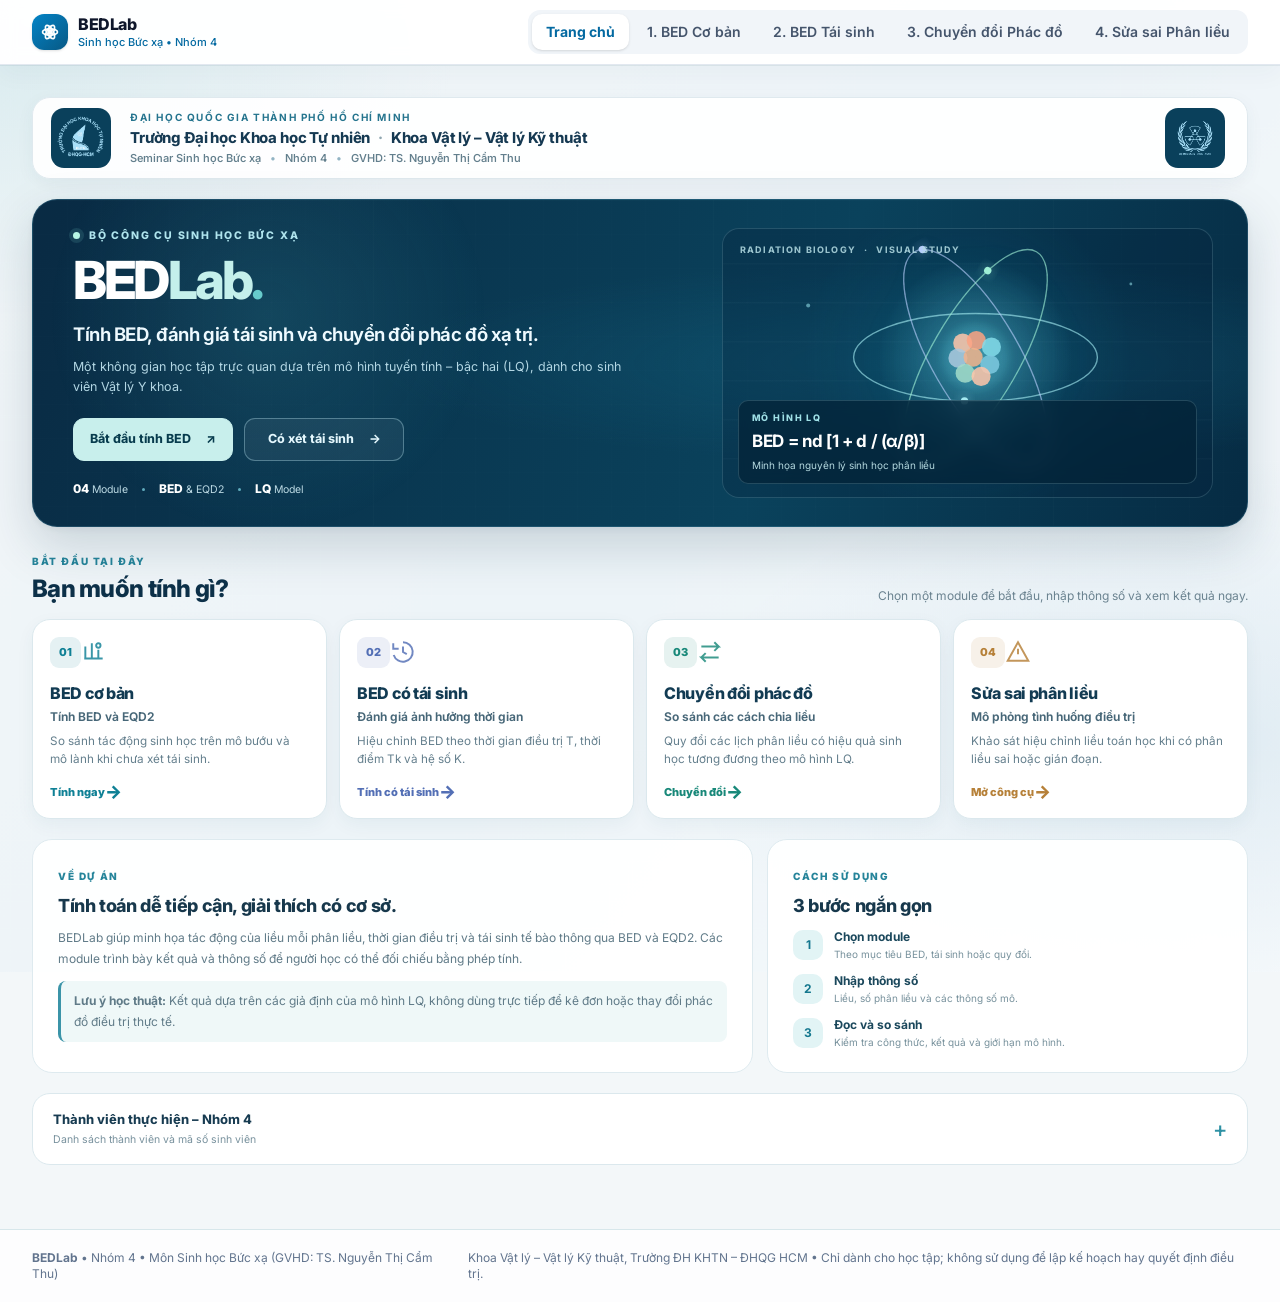
==== commit 620c9687: "Add files via upload" ====
--- a/index.html
+++ b/index.html
@@ -2531,6 +2531,90 @@
      #hero-banner .bedlab-atomic-scene--mobile {display:block;opacity:.51;mix-blend-mode:screen;}
    }
   </style>
+<style id="bedlab-home-redesign-v1">
+
+/* ===== BEDLab 2026: CLEARER HOME SCREEN – ONLY HOMEPAGE ===== */
+#tab-home.bl2-home {display:flex;flex-direction:column;gap:20px;}
+#tab-home.bl2-home.hidden {display:none !important;}
+.bl2-home {font-family:Inter, system-ui, sans-serif;color:#153548;}
+.bl2-home button {font-family:inherit;cursor:pointer;}
+.bl2-affiliation {display:grid;grid-template-columns:64px minmax(0,1fr) 64px;align-items:center;gap:15px;background:rgba(255,255,255,.92);border:1px solid #dfe9ee;border-radius:18px;padding:10px 18px;box-shadow:0 5px 18px rgba(25,72,91,.05);}
+.bl2-affiliation-logo {height:60px;width:60px;display:grid;place-items:center;pointer-events:none;user-select:none;background:#0a405b;border-radius:13px;padding:6px;}
+.bl2-affiliation-logo img {max-width:100%;max-height:100%;width:100%;height:100%;object-fit:contain;}
+.bl2-affiliation-logo--faculty img {width:100%;height:100%;}
+.bl2-affiliation-copy {min-width:0;}
+.bl2-affiliation-eyebrow {font-size:10px;letter-spacing:.16em;font-weight:700;color:#25748e;line-height:1.4;margin-bottom:3px;}
+.bl2-affiliation-name {font-size:15px;font-weight:750;color:#153952;line-height:1.4;letter-spacing:-.01em;}
+.bl2-affiliation-name span {color:#8fa6b0;margin:0 5px;}
+.bl2-affiliation-meta {font-size:11px;color:#637f8d;margin-top:3px;font-weight:550;line-height:1.35;}
+.bl2-affiliation-meta b {padding:0 6px;color:#93b4c4;font-weight:500;}
+#hero-banner.bl2-intro {display:grid;grid-template-columns:minmax(0,1.12fr) minmax(340px,.88fr);gap:24px;min-height:310px;padding:28px 34px 28px 40px;align-items:center;position:relative;overflow:hidden;border:1px solid #184c68;border-radius:25px;background:radial-gradient(ellipse at 75% 50%,rgba(24,111,141,.34),transparent 44%),linear-gradient(112deg,#092b44 2%,#0a425c 62%,#062b43 100%) !important;box-shadow:0 16px 30px rgba(24,67,87,.1);}
+#hero-banner.bl2-intro::before {content:"";inset:0;position:absolute;pointer-events:none;background-image:linear-gradient(rgba(255,255,255,.025) 1px,transparent 1px),linear-gradient(90deg,rgba(255,255,255,.025) 1px,transparent 1px);background-size:34px 34px;opacity:.70;}
+#hero-banner.bl2-intro::after {content:"";position:absolute;pointer-events:none;width:470px;height:470px;border-radius:50%;background:radial-gradient(circle,rgba(81,194,205,.14),transparent 66%);top:-120px;right:4%;animation:bl2-glow 15s ease-in-out infinite alternate;}
+@keyframes bl2-glow {to{transform:translate(-30px,25px);opacity:.5}}
+.bl2-intro-copy {position:relative;z-index:3;max-width:645px;color:#fff;}
+.bl2-kicker {display:flex;align-items:center;gap:9px;color:#b0e5ee;font-size:10.5px;letter-spacing:.17em;font-weight:800;}
+.bl2-pulse-dot {height:7px;width:7px;background:#b8f7e6;box-shadow:0 0 0 4px rgba(136,227,221,.13);border-radius:50%;}
+.bl2-intro-copy h1 {margin-top:10px;line-height:1;letter-spacing:-.053em;font-size:clamp(43px,4.1vw,64px);font-weight:800;color:#fff;}
+.bl2-intro-copy h1 span:first-child {color:#c4f0eb;}.bl2-title-dot {color:#67cbcb;}
+.bl2-intro-lead {font-size:clamp(16px,1.46vw,21px);font-weight:650;line-height:1.42;margin-top:16px;color:#eefaff;letter-spacing:-.025em;max-width:610px;}
+.bl2-intro-desc {font-size:12.5px;line-height:1.65;color:#b3d7e4;margin-top:8px;max-width:570px;}
+.bl2-actions {display:flex;align-items:center;flex-wrap:wrap;gap:11px;margin-top:20px;}
+.bl2-actions button {height:43px;min-width:160px;padding:0 16px;border-radius:11px;font-size:12.5px;font-weight:750;display:inline-flex;justify-content:center;gap:15px;align-items:center;transition:transform .18s ease,background .18s ease;}
+.bl2-primary {background:#c8efec;color:#073b4d;border:1px solid #c8efec;}
+.bl2-secondary {color:#e4f7fd;border:1px solid rgba(191,236,246,.35);background:rgba(255,255,255,.055);}
+.bl2-primary:hover,.bl2-secondary:hover {transform:translateY(-2px);}
+.bl2-stats {margin-top:19px;display:flex;align-items:center;gap:14px;font-size:10.5px;color:#bddbe5;}
+.bl2-stats strong {font-weight:800;color:#fff;font-size:12px;}
+.bl2-stats i {width:3px;height:3px;background:#76c9d9;border-radius:50%;opacity:.8;}
+.bl2-science-panel {position:relative;z-index:2;height:270px;align-self:stretch;background:radial-gradient(circle at 50% 48%,rgba(13,112,144,.32),transparent 58%),rgba(4,31,55,.27);border:1px solid rgba(185,232,242,.16);border-radius:17px;overflow:hidden;}
+.bl2-science-panel::before {content:"";position:absolute;inset:0;background:repeating-linear-gradient(0deg,transparent 0 37px,rgba(179,226,233,.025) 38px 39px);pointer-events:none;}
+.bl2-atom-svg {width:100%;height:calc(100% - 21px);margin:8px auto;overflow:visible;filter:drop-shadow(0 2px 20px rgba(98,210,230,.08));}
+.bl2-science-label {position:absolute;z-index:3;top:14px;left:17px;color:#b4dce3;font-size:9px;font-weight:750;letter-spacing:.13em;opacity:.85;}
+.bl2-science-label span {padding:0 5px;}
+.bl2-science-caption {position:absolute;z-index:4;bottom:13px;left:15px;right:15px;display:flex;gap:4px;flex-direction:column;background:rgba(4,35,56,.73);padding:10px 13px;border:1px solid rgba(178,233,243,.18);border-radius:10px;backdrop-filter:blur(8px);color:#fff;}
+.bl2-science-caption span {font-size:9px;font-weight:800;letter-spacing:.16em;color:#9fe0e6;}
+.bl2-science-caption strong {font-family:Inter,system-ui,sans-serif;font-weight:700;font-size:17px;letter-spacing:-.02em;}
+.bl2-science-caption small {font-size:10px;color:#b5d9df;}
+.bl2-section-heading {display:flex;align-items:end;justify-content:space-between;gap:20px;margin-bottom:14px;}
+.bl2-section-kicker {font-size:10px;letter-spacing:.16em;font-weight:850;color:#25849a;}
+.bl2-section-heading h2 {font-size:24px;letter-spacing:-.03em;font-weight:800;color:#0d3149;line-height:1.35;margin-top:2px;}
+.bl2-section-heading p {font-size:12px;line-height:1.5;color:#6b8390;max-width:440px;text-align:right;}
+.bl2-tool-grid {display:grid;grid-template-columns:repeat(4,minmax(0,1fr));gap:12px;}
+.bl2-tool {display:flex;flex-direction:column;min-height:198px;text-align:left;padding:17px;background:#fff;border:1px solid #dbe8ed;border-radius:18px;box-shadow:0 6px 18px rgba(19,70,91,.05);transition:transform .18s ease,box-shadow .18s ease,border-color .18s ease;}
+.bl2-tool:hover {transform:translateY(-3px);box-shadow:0 13px 29px rgba(15,74,93,.10);border-color:#a9d6d9;}
+.bl2-tool-top {display:flex;align-items:center;justify-content:space-between;}
+.bl2-tool-number {font-size:11px;font-weight:850;color:var(--bl2-accent);background:color-mix(in srgb,var(--bl2-accent) 11%, white);border-radius:9px;padding:7px 9px;}
+.bl2-tool-icon {color:var(--bl2-accent);width:28px;height:28px;opacity:.82;}.bl2-tool-icon svg {width:26px;height:26px;}
+.bl2-tool-copy h3 {font-size:16px;color:#123b53;font-weight:800;margin-top:13px;letter-spacing:-.018em;}
+.bl2-tool-copy strong {display:block;color:#476778;font-weight:650;font-size:12px;margin-top:3px;}
+.bl2-tool-copy p {font-size:11.7px;color:#647f8d;line-height:1.52;margin-top:7px;}
+.bl2-tool-action {margin-top:auto;padding-top:15px;font-size:11px;font-weight:850;color:var(--bl2-accent);display:flex;justify-content:space-between;align-items:center;}
+.bl2-tool-action span {font-size:18px;line-height:1;}
+.bl2-below {display:grid;grid-template-columns:1.2fr .8fr;gap:14px;}
+.bl2-about,.bl2-start-guide {background:rgba(255,255,255,.94);border:1px solid #deeaef;border-radius:20px;padding:22px 25px;}
+.bl2-below h2 {font-size:18px;font-weight:780;letter-spacing:-.02em;margin:6px 0 9px;color:#17384c;}
+.bl2-about > p {font-size:12px;color:#607b88;line-height:1.7;max-width:750px;}
+.bl2-about .bl2-caution {background:#eff8f8;border-left:3px solid #3b94a8;border-radius:8px;padding:10px 13px;margin-top:12px;}
+.bl2-start-guide .bl2-steps {display:grid;gap:10px;}
+.bl2-steps > div {display:flex;gap:11px;align-items:center;}.bl2-steps b {width:30px;height:30px;display:grid;place-items:center;border-radius:10px;background:#e2f4f5;color:#14778e;font-size:12px;flex:none;}.bl2-steps strong {display:block;font-size:12px;color:#1b485c;}.bl2-steps small {display:block;font-size:10px;color:#77919c;line-height:1.5;margin-top:1px;}
+.bl2-team {background:white;border:1px solid #dbe8ed;border-radius:18px;overflow:hidden;}
+.bl2-team summary {list-style:none;cursor:pointer;display:flex;align-items:center;justify-content:space-between;padding:16px 20px;gap:15px;}
+.bl2-team summary::-webkit-details-marker {display:none;}
+.bl2-team summary strong {display:block;color:#173b51;font-size:13px;font-weight:750;}
+.bl2-team summary small {display:block;font-size:10.5px;color:#78919d;margin-top:2px;}
+.bl2-team-toggle {font-size:22px;font-weight:500;color:#2e91a4;line-height:1;transition:transform .22s ease;}
+.bl2-team[open] .bl2-team-toggle {transform:rotate(45deg);}
+.bl2-members {display:grid;grid-template-columns:repeat(4,minmax(0,1fr));gap:9px;border-top:1px solid #e7eff2;padding:16px 20px;}
+.bl2-member {padding:11px;background:#f5fafb;border:1px solid #e2eef1;border-radius:11px;}
+.bl2-member strong {display:block;font-size:11px;line-height:1.4;color:#1e4254;}.bl2-member small {display:block;font-size:10px;margin-top:5px;color:#778f9c;}
+@media(max-width:1000px){#hero-banner.bl2-intro {grid-template-columns:minmax(0,1.08fr) minmax(270px,.92fr);padding:25px;gap:12px;}.bl2-tool-grid {grid-template-columns:repeat(2,minmax(0,1fr));}.bl2-members{grid-template-columns:repeat(2,minmax(0,1fr));}}
+@media(max-width:700px){.bl2-affiliation {grid-template-columns:42px 1fr 42px;gap:9px;padding:10px 12px;}.bl2-affiliation-logo,.bl2-affiliation-logo img {width:42px;height:42px;}.bl2-affiliation-logo--faculty img{width:100%;height:100%;}.bl2-affiliation-eyebrow{font-size:8px;letter-spacing:.07em;}.bl2-affiliation-name{font-size:10px;line-height:1.4;}.bl2-affiliation-name span{margin:0 2px;}.bl2-affiliation-meta {font-size:9px;}.bl2-affiliation-meta b{padding:0 2px;}#hero-banner.bl2-intro{grid-template-columns:1fr;gap:15px;padding:24px 20px;}.bl2-intro-lead{font-size:18px;}.bl2-intro-desc{font-size:12px;}.bl2-science-panel{height:190px;}.bl2-science-caption {bottom:8px;left:10px;right:10px;padding:7px 10px;}.bl2-science-caption strong{font-size:13px;}.bl2-science-caption small{display:none;}.bl2-section-heading{align-items:start;flex-direction:column;gap:4px;}.bl2-section-heading p{text-align:left;}.bl2-tool-grid{grid-template-columns:repeat(2,minmax(0,1fr));}.bl2-below{grid-template-columns:1fr;}}
+@media(max-width:450px){.bl2-tool-grid{grid-template-columns:1fr;}.bl2-tool{min-height:168px;}.bl2-actions button{flex:1;min-width:125px;padding:0 12px;}.bl2-science-panel {height:145px;}.bl2-stats{gap:8px;}.bl2-members{grid-template-columns:1fr 1fr;}.bl2-home{gap:14px !important;}}
+@media(prefers-reduced-motion:reduce){#hero-banner.bl2-intro::after{animation:none}.bl2-tool:hover,.bl2-actions button:hover{transform:none}.bl2-atom-svg{display:none}}
+@media print {#hero-banner.bl2-intro::after{animation:none}.bl2-atom-svg{opacity:.7}.bl2-team{break-inside:avoid}}
+
+</style>
 </head>
 <body class="bg-slate-50 text-slate-800 font-sans antialiased min-h-screen flex flex-col">
 
@@ -2588,351 +2672,90 @@
     <!-- ===================================================================== -->
     <!-- TRANG CHỦ: BÁM SÁT BỐ CỤC PHÁC THẢO TRONG ẢNH                         -->
     <!-- ===================================================================== -->
-    <section id="tab-home" class="tab-panel space-y-7">
-
-      <!-- 1. KHUNG BANNER CHÍNH: NỀN CỐ ĐỊNH -->
-      <div id="hero-banner" class="relative rounded-3xl overflow-hidden shadow-xl hero-bg text-white border border-sky-900/40">
-        <!-- Lớp phủ tối nhẹ giữ chữ rõ trên nền cố định -->
-        <div id="hero-overlay" class="absolute inset-0 bg-slate-950/35 pointer-events-none"></div>
-        <div class="absolute inset-0 grid-pattern pointer-events-none"></div>
-        <svg class="bedlab-atomic-scene" viewBox="0 0 1500 690" preserveAspectRatio="xMidYMid slice" aria-hidden="true" focusable="false" xmlns="http://www.w3.org/2000/svg">
-  <defs>
-    <radialGradient id="bedlab-nucleus-gradient"><stop offset="0" stop-color="#ffe0ac"/><stop offset=".43" stop-color="#ee927e"/><stop offset="1" stop-color="#52b8d5"/></radialGradient>
-    <radialGradient id="bedlab-scene-glow"><stop offset="0" stop-color="#77d8ea" stop-opacity=".24"/><stop offset="1" stop-color="#77d8ea" stop-opacity="0"/></radialGradient>
-    <filter id="bedlab-electron-glow" x="-200%" y="-200%" width="500%" height="500%"><feGaussianBlur stdDeviation="6"/></filter>
-    <filter id="bedlab-halo" x="-100%" y="-100%" width="300%" height="300%"><feGaussianBlur stdDeviation="14"/></filter>
-    <filter id="bedlab-nucleus-soft" x="-80%" y="-80%" width="260%" height="260%"><feGaussianBlur stdDeviation="4"/></filter>
-  </defs>
-  <!-- The radiation wavefronts are intentionally subtle to keep the website readable. -->
-  <circle cx="1233" cy="368" r="285" fill="url(#bedlab-scene-glow)" opacity=".95"/>
-  <circle cx="220" cy="413" r="235" fill="url(#bedlab-scene-glow)" opacity=".40"/>
-  <g class="bedlab-radiation-lines" fill="none" stroke="#9febfb" stroke-opacity=".24" stroke-width="1.2">
-    <path class="bedlab-energy-flow" d="M-40 560 C 205 415 375 570 580 408 S 1020 350 1530 200" stroke-dasharray="2 19" />
-    <path class="bedlab-energy-flow secondary" d="M-70 600 C 185 447 350 614 574 462 S 1074 370 1550 255" stroke-dasharray="2 23"/>
-    <path class="bedlab-energy-flow tertiary" d="M-50 520 C 290 355 450 510 635 365 S 1080 235 1540 170" stroke-dasharray="1 24"/>
-  </g>
-  <g transform="translate(1215 378) scale(0.86)" class="bedlab-atom"><circle r="54" fill="#58d6f7" opacity=".12" filter="url(#bedlab-halo)"/>
-      <circle r="50" fill="none" stroke="#77e8fa" stroke-opacity=".2" stroke-dasharray="3 10" class="atom-nuclear-pulse"/>
-      <circle r="37" fill="url(#bedlab-nucleus-gradient)" opacity=".9" filter="url(#bedlab-nucleus-soft)"/><circle cx="-15" cy="-12" r="16" fill="#fead8a" fill-opacity=".90" stroke="#efffff" stroke-opacity=".26" stroke-width="1"/><circle cx="2" cy="-19" r="15" fill="#8be9f5" fill-opacity=".90" stroke="#efffff" stroke-opacity=".26" stroke-width="1"/><circle cx="17" cy="-5" r="17" fill="#e9977d" fill-opacity=".90" stroke="#efffff" stroke-opacity=".26" stroke-width="1"/><circle cx="-17" cy="10" r="14" fill="#9ce7ff" fill-opacity=".90" stroke="#efffff" stroke-opacity=".26" stroke-width="1"/><circle cx="5" cy="10" r="18" fill="#ffbea0" fill-opacity=".90" stroke="#efffff" stroke-opacity=".26" stroke-width="1"/><circle cx="15" cy="20" r="10" fill="#83c5e3" fill-opacity=".90" stroke="#efffff" stroke-opacity=".26" stroke-width="1"/><circle cx="-1" cy="-2" r="10" fill="#f9d2a4" fill-opacity=".90" stroke="#efffff" stroke-opacity=".26" stroke-width="1"/><circle cx="-15" cy="-16" r="8" fill="white" opacity=".24" filter="url(#bedlab-electron-glow)"/><g transform="rotate(-20)" class="atom-orbit">
-      <ellipse rx="222" ry="89" fill="none" stroke="#78e8fa" stroke-width="1.3" stroke-opacity=".58"/>
-      <ellipse rx="222" ry="89" fill="none" stroke="#c5fbff" stroke-width=".55" stroke-opacity=".16" stroke-dasharray="3 15"/>
-      <g class="electron-cloud"><circle r="13" fill="#78e8fa" opacity=".10" filter="url(#bedlab-electron-glow)"/><circle r="4.6" fill="#e9ffff"/><circle r="2.1" fill="#78e8fa"/>
-         <animateMotion dur="11s" begin="-4s" repeatCount="indefinite" path="M 222 0 A 222 89 0 1 1 -222 0 A 222 89 0 1 1 222 0"/></g>
-      <g class="electron-cloud"><circle r="9" fill="#a9ffea" opacity=".18" filter="url(#bedlab-electron-glow)"/><circle r="3.0" fill="#c1fff1"/>
-         <animateMotion dur="11s" begin="-9.5s" repeatCount="indefinite" path="M 222 0 A 222 89 0 1 1 -222 0 A 222 89 0 1 1 222 0"/></g>
-    </g><g transform="rotate(51)" class="atom-orbit">
-      <ellipse rx="208" ry="92" fill="none" stroke="#84b6ff" stroke-width="1.3" stroke-opacity=".58"/>
-      <ellipse rx="208" ry="92" fill="none" stroke="#c5fbff" stroke-width=".55" stroke-opacity=".16" stroke-dasharray="3 15"/>
-      <g class="electron-cloud"><circle r="13" fill="#84b6ff" opacity=".10" filter="url(#bedlab-electron-glow)"/><circle r="4.6" fill="#e9ffff"/><circle r="2.1" fill="#84b6ff"/>
-         <animateMotion dur="14s" begin="-7s" repeatCount="indefinite" path="M 208 0 A 208 92 0 1 1 -208 0 A 208 92 0 1 1 208 0"/></g>
-    </g><g transform="rotate(117)" class="atom-orbit">
-      <ellipse rx="205" ry="88" fill="none" stroke="#98e7cf" stroke-width="1.3" stroke-opacity=".58"/>
-      <ellipse rx="205" ry="88" fill="none" stroke="#c5fbff" stroke-width=".55" stroke-opacity=".16" stroke-dasharray="3 15"/>
-      <g class="electron-cloud"><circle r="13" fill="#98e7cf" opacity=".10" filter="url(#bedlab-electron-glow)"/><circle r="4.6" fill="#e9ffff"/><circle r="2.1" fill="#98e7cf"/>
-         <animateMotion dur="9s" begin="-1s" repeatCount="indefinite" path="M 205 0 A 205 88 0 1 1 -205 0 A 205 88 0 1 1 205 0"/></g>
-    </g><circle r="18" fill="url(#bedlab-nucleus-gradient)" opacity=".35" filter="url(#bedlab-electron-glow)"/></g>
-  <g transform="translate(215 430) scale(0.48)" class="bedlab-atom"><circle r="54" fill="#58d6f7" opacity=".12" filter="url(#bedlab-halo)"/>
-      <circle r="50" fill="none" stroke="#77e8fa" stroke-opacity=".2" stroke-dasharray="3 10" class="atom-nuclear-pulse"/>
-      <circle r="37" fill="url(#bedlab-nucleus-gradient)" opacity=".9" filter="url(#bedlab-nucleus-soft)"/><circle cx="-15" cy="-12" r="16" fill="#fead8a" fill-opacity=".90" stroke="#efffff" stroke-opacity=".26" stroke-width="1"/><circle cx="2" cy="-19" r="15" fill="#8be9f5" fill-opacity=".90" stroke="#efffff" stroke-opacity=".26" stroke-width="1"/><circle cx="17" cy="-5" r="17" fill="#e9977d" fill-opacity=".90" stroke="#efffff" stroke-opacity=".26" stroke-width="1"/><circle cx="-17" cy="10" r="14" fill="#9ce7ff" fill-opacity=".90" stroke="#efffff" stroke-opacity=".26" stroke-width="1"/><circle cx="5" cy="10" r="18" fill="#ffbea0" fill-opacity=".90" stroke="#efffff" stroke-opacity=".26" stroke-width="1"/><circle cx="15" cy="20" r="10" fill="#83c5e3" fill-opacity=".90" stroke="#efffff" stroke-opacity=".26" stroke-width="1"/><circle cx="-1" cy="-2" r="10" fill="#f9d2a4" fill-opacity=".90" stroke="#efffff" stroke-opacity=".26" stroke-width="1"/><circle cx="-15" cy="-16" r="8" fill="white" opacity=".24" filter="url(#bedlab-electron-glow)"/><g transform="rotate(-20)" class="atom-orbit">
-      <ellipse rx="222" ry="89" fill="none" stroke="#78e8fa" stroke-width="1.3" stroke-opacity=".58"/>
-      <ellipse rx="222" ry="89" fill="none" stroke="#c5fbff" stroke-width=".55" stroke-opacity=".16" stroke-dasharray="3 15"/>
-      <g class="electron-cloud"><circle r="13" fill="#78e8fa" opacity=".10" filter="url(#bedlab-electron-glow)"/><circle r="4.6" fill="#e9ffff"/><circle r="2.1" fill="#78e8fa"/>
-         <animateMotion dur="11s" begin="-4s" repeatCount="indefinite" path="M 222 0 A 222 89 0 1 1 -222 0 A 222 89 0 1 1 222 0"/></g>
-      <g class="electron-cloud"><circle r="9" fill="#a9ffea" opacity=".18" filter="url(#bedlab-electron-glow)"/><circle r="3.0" fill="#c1fff1"/>
-         <animateMotion dur="11s" begin="-9.5s" repeatCount="indefinite" path="M 222 0 A 222 89 0 1 1 -222 0 A 222 89 0 1 1 222 0"/></g>
-    </g><g transform="rotate(51)" class="atom-orbit">
-      <ellipse rx="208" ry="92" fill="none" stroke="#84b6ff" stroke-width="1.3" stroke-opacity=".58"/>
-      <ellipse rx="208" ry="92" fill="none" stroke="#c5fbff" stroke-width=".55" stroke-opacity=".16" stroke-dasharray="3 15"/>
-      <g class="electron-cloud"><circle r="13" fill="#84b6ff" opacity=".10" filter="url(#bedlab-electron-glow)"/><circle r="4.6" fill="#e9ffff"/><circle r="2.1" fill="#84b6ff"/>
-         <animateMotion dur="14s" begin="-7s" repeatCount="indefinite" path="M 208 0 A 208 92 0 1 1 -208 0 A 208 92 0 1 1 208 0"/></g>
-    </g><g transform="rotate(117)" class="atom-orbit">
-      <ellipse rx="205" ry="88" fill="none" stroke="#98e7cf" stroke-width="1.3" stroke-opacity=".58"/>
-      <ellipse rx="205" ry="88" fill="none" stroke="#c5fbff" stroke-width=".55" stroke-opacity=".16" stroke-dasharray="3 15"/>
-      <g class="electron-cloud"><circle r="13" fill="#98e7cf" opacity=".10" filter="url(#bedlab-electron-glow)"/><circle r="4.6" fill="#e9ffff"/><circle r="2.1" fill="#98e7cf"/>
-         <animateMotion dur="9s" begin="-1s" repeatCount="indefinite" path="M 205 0 A 205 88 0 1 1 -205 0 A 205 88 0 1 1 205 0"/></g>
-    </g><circle r="18" fill="url(#bedlab-nucleus-gradient)" opacity=".35" filter="url(#bedlab-electron-glow)"/></g>
-  <g class="bedlab-ion-particles" fill="#bdefff">
-    <circle cx="112" cy="225" r="2.4"/><circle cx="348" cy="567" r="2.1"/>
-    <circle cx="1400" cy="90" r="2.3"/><circle cx="1037" cy="622" r="1.8"/>
-    <circle cx="487" cy="178" r="1.5"/><circle cx="1340" cy="640" r="2"/>
-  </g>
-</svg>
-        <svg class="bedlab-atomic-scene bedlab-atomic-scene--mobile" viewBox="0 0 390 920" preserveAspectRatio="xMidYMid slice" aria-hidden="true" focusable="false" xmlns="http://www.w3.org/2000/svg">
-  <defs>
-    <radialGradient id="bedlab-mobile-nucleus-gradient"><stop offset="0" stop-color="#ffe0ac"/><stop offset=".43" stop-color="#ee927e"/><stop offset="1" stop-color="#52b8d5"/></radialGradient>
-    <radialGradient id="bedlab-mobile-scene-glow"><stop offset="0" stop-color="#77d8ea" stop-opacity=".24"/><stop offset="1" stop-color="#77d8ea" stop-opacity="0"/></radialGradient>
-    <filter id="bedlab-mobile-electron-glow" x="-200%" y="-200%" width="500%" height="500%"><feGaussianBlur stdDeviation="6"/></filter>
-    <filter id="bedlab-mobile-halo" x="-100%" y="-100%" width="300%" height="300%"><feGaussianBlur stdDeviation="14"/></filter>
-    <filter id="bedlab-mobile-nucleus-soft" x="-80%" y="-80%" width="260%" height="260%"><feGaussianBlur stdDeviation="4"/></filter>
-  </defs>
-  <!-- The radiation wavefronts are intentionally subtle to keep the website readable. -->
-  <circle cx="304" cy="575" r="220" fill="url(#bedlab-mobile-scene-glow)" opacity=".95"/>
-  <circle cx="77" cy="706" r="130" fill="url(#bedlab-mobile-scene-glow)" opacity=".40"/>
-  <g class="bedlab-radiation-lines" fill="none" stroke="#9febfb" stroke-opacity=".24" stroke-width="1.2">
-    <path class="bedlab-energy-flow" d="M-20 746 Q 140 680 260 750 T 430 645" stroke-dasharray="2 19" />
-    <path class="bedlab-energy-flow secondary" d="M-20 770 Q 150 706 265 784 T 440 680" stroke-dasharray="2 23"/>
-    <path class="bedlab-energy-flow tertiary" d="M-20 712 Q 170 638 288 720 T 434 605" stroke-dasharray="1 24"/>
-  </g>
-  <g transform="translate(306 568) scale(0.47)" class="bedlab-atom"><circle r="54" fill="#58d6f7" opacity=".12" filter="url(#bedlab-mobile-halo)"/>
-      <circle r="50" fill="none" stroke="#77e8fa" stroke-opacity=".2" stroke-dasharray="3 10" class="atom-nuclear-pulse"/>
-      <circle r="37" fill="url(#bedlab-mobile-nucleus-gradient)" opacity=".9" filter="url(#bedlab-mobile-nucleus-soft)"/><circle cx="-15" cy="-12" r="16" fill="#fead8a" fill-opacity=".90" stroke="#efffff" stroke-opacity=".26" stroke-width="1"/><circle cx="2" cy="-19" r="15" fill="#8be9f5" fill-opacity=".90" stroke="#efffff" stroke-opacity=".26" stroke-width="1"/><circle cx="17" cy="-5" r="17" fill="#e9977d" fill-opacity=".90" stroke="#efffff" stroke-opacity=".26" stroke-width="1"/><circle cx="-17" cy="10" r="14" fill="#9ce7ff" fill-opacity=".90" stroke="#efffff" stroke-opacity=".26" stroke-width="1"/><circle cx="5" cy="10" r="18" fill="#ffbea0" fill-opacity=".90" stroke="#efffff" stroke-opacity=".26" stroke-width="1"/><circle cx="15" cy="20" r="10" fill="#83c5e3" fill-opacity=".90" stroke="#efffff" stroke-opacity=".26" stroke-width="1"/><circle cx="-1" cy="-2" r="10" fill="#f9d2a4" fill-opacity=".90" stroke="#efffff" stroke-opacity=".26" stroke-width="1"/><circle cx="-15" cy="-16" r="8" fill="white" opacity=".24" filter="url(#bedlab-mobile-electron-glow)"/><g transform="rotate(-20)" class="atom-orbit">
-      <ellipse rx="222" ry="89" fill="none" stroke="#78e8fa" stroke-width="1.3" stroke-opacity=".58"/>
-      <ellipse rx="222" ry="89" fill="none" stroke="#c5fbff" stroke-width=".55" stroke-opacity=".16" stroke-dasharray="3 15"/>
-      <g class="electron-cloud"><circle r="13" fill="#78e8fa" opacity=".10" filter="url(#bedlab-mobile-electron-glow)"/><circle r="4.6" fill="#e9ffff"/><circle r="2.1" fill="#78e8fa"/>
-         <animateMotion dur="11s" begin="-4s" repeatCount="indefinite" path="M 222 0 A 222 89 0 1 1 -222 0 A 222 89 0 1 1 222 0"/></g>
-      <g class="electron-cloud"><circle r="9" fill="#a9ffea" opacity=".18" filter="url(#bedlab-mobile-electron-glow)"/><circle r="3.0" fill="#c1fff1"/>
-         <animateMotion dur="11s" begin="-9.5s" repeatCount="indefinite" path="M 222 0 A 222 89 0 1 1 -222 0 A 222 89 0 1 1 222 0"/></g>
-    </g><g transform="rotate(51)" class="atom-orbit">
-      <ellipse rx="208" ry="92" fill="none" stroke="#84b6ff" stroke-width="1.3" stroke-opacity=".58"/>
-      <ellipse rx="208" ry="92" fill="none" stroke="#c5fbff" stroke-width=".55" stroke-opacity=".16" stroke-dasharray="3 15"/>
-      <g class="electron-cloud"><circle r="13" fill="#84b6ff" opacity=".10" filter="url(#bedlab-mobile-electron-glow)"/><circle r="4.6" fill="#e9ffff"/><circle r="2.1" fill="#84b6ff"/>
-         <animateMotion dur="14s" begin="-7s" repeatCount="indefinite" path="M 208 0 A 208 92 0 1 1 -208 0 A 208 92 0 1 1 208 0"/></g>
-    </g><g transform="rotate(117)" class="atom-orbit">
-      <ellipse rx="205" ry="88" fill="none" stroke="#98e7cf" stroke-width="1.3" stroke-opacity=".58"/>
-      <ellipse rx="205" ry="88" fill="none" stroke="#c5fbff" stroke-width=".55" stroke-opacity=".16" stroke-dasharray="3 15"/>
-      <g class="electron-cloud"><circle r="13" fill="#98e7cf" opacity=".10" filter="url(#bedlab-mobile-electron-glow)"/><circle r="4.6" fill="#e9ffff"/><circle r="2.1" fill="#98e7cf"/>
-         <animateMotion dur="9s" begin="-1s" repeatCount="indefinite" path="M 205 0 A 205 88 0 1 1 -205 0 A 205 88 0 1 1 205 0"/></g>
-    </g><circle r="18" fill="url(#bedlab-mobile-nucleus-gradient)" opacity=".35" filter="url(#bedlab-mobile-electron-glow)"/></g>
-  <g transform="translate(70 718) scale(0.23)" class="bedlab-atom"><circle r="54" fill="#58d6f7" opacity=".12" filter="url(#bedlab-mobile-halo)"/>
-      <circle r="50" fill="none" stroke="#77e8fa" stroke-opacity=".2" stroke-dasharray="3 10" class="atom-nuclear-pulse"/>
-      <circle r="37" fill="url(#bedlab-mobile-nucleus-gradient)" opacity=".9" filter="url(#bedlab-mobile-nucleus-soft)"/><circle cx="-15" cy="-12" r="16" fill="#fead8a" fill-opacity=".90" stroke="#efffff" stroke-opacity=".26" stroke-width="1"/><circle cx="2" cy="-19" r="15" fill="#8be9f5" fill-opacity=".90" stroke="#efffff" stroke-opacity=".26" stroke-width="1"/><circle cx="17" cy="-5" r="17" fill="#e9977d" fill-opacity=".90" stroke="#efffff" stroke-opacity=".26" stroke-width="1"/><circle cx="-17" cy="10" r="14" fill="#9ce7ff" fill-opacity=".90" stroke="#efffff" stroke-opacity=".26" stroke-width="1"/><circle cx="5" cy="10" r="18" fill="#ffbea0" fill-opacity=".90" stroke="#efffff" stroke-opacity=".26" stroke-width="1"/><circle cx="15" cy="20" r="10" fill="#83c5e3" fill-opacity=".90" stroke="#efffff" stroke-opacity=".26" stroke-width="1"/><circle cx="-1" cy="-2" r="10" fill="#f9d2a4" fill-opacity=".90" stroke="#efffff" stroke-opacity=".26" stroke-width="1"/><circle cx="-15" cy="-16" r="8" fill="white" opacity=".24" filter="url(#bedlab-mobile-electron-glow)"/><g transform="rotate(-20)" class="atom-orbit">
-      <ellipse rx="222" ry="89" fill="none" stroke="#78e8fa" stroke-width="1.3" stroke-opacity=".58"/>
-      <ellipse rx="222" ry="89" fill="none" stroke="#c5fbff" stroke-width=".55" stroke-opacity=".16" stroke-dasharray="3 15"/>
-      <g class="electron-cloud"><circle r="13" fill="#78e8fa" opacity=".10" filter="url(#bedlab-mobile-electron-glow)"/><circle r="4.6" fill="#e9ffff"/><circle r="2.1" fill="#78e8fa"/>
-         <animateMotion dur="11s" begin="-4s" repeatCount="indefinite" path="M 222 0 A 222 89 0 1 1 -222 0 A 222 89 0 1 1 222 0"/></g>
-      <g class="electron-cloud"><circle r="9" fill="#a9ffea" opacity=".18" filter="url(#bedlab-mobile-electron-glow)"/><circle r="3.0" fill="#c1fff1"/>
-         <animateMotion dur="11s" begin="-9.5s" repeatCount="indefinite" path="M 222 0 A 222 89 0 1 1 -222 0 A 222 89 0 1 1 222 0"/></g>
-    </g><g transform="rotate(51)" class="atom-orbit">
-      <ellipse rx="208" ry="92" fill="none" stroke="#84b6ff" stroke-width="1.3" stroke-opacity=".58"/>
-      <ellipse rx="208" ry="92" fill="none" stroke="#c5fbff" stroke-width=".55" stroke-opacity=".16" stroke-dasharray="3 15"/>
-      <g class="electron-cloud"><circle r="13" fill="#84b6ff" opacity=".10" filter="url(#bedlab-mobile-electron-glow)"/><circle r="4.6" fill="#e9ffff"/><circle r="2.1" fill="#84b6ff"/>
-         <animateMotion dur="14s" begin="-7s" repeatCount="indefinite" path="M 208 0 A 208 92 0 1 1 -208 0 A 208 92 0 1 1 208 0"/></g>
-    </g><g transform="rotate(117)" class="atom-orbit">
-      <ellipse rx="205" ry="88" fill="none" stroke="#98e7cf" stroke-width="1.3" stroke-opacity=".58"/>
-      <ellipse rx="205" ry="88" fill="none" stroke="#c5fbff" stroke-width=".55" stroke-opacity=".16" stroke-dasharray="3 15"/>
-      <g class="electron-cloud"><circle r="13" fill="#98e7cf" opacity=".10" filter="url(#bedlab-mobile-electron-glow)"/><circle r="4.6" fill="#e9ffff"/><circle r="2.1" fill="#98e7cf"/>
-         <animateMotion dur="9s" begin="-1s" repeatCount="indefinite" path="M 205 0 A 205 88 0 1 1 -205 0 A 205 88 0 1 1 205 0"/></g>
-    </g><circle r="18" fill="url(#bedlab-mobile-nucleus-gradient)" opacity=".35" filter="url(#bedlab-mobile-electron-glow)"/></g>
-  <g class="bedlab-ion-particles" fill="#bdefff">
-    <circle cx="112" cy="225" r="2.4"/><circle cx="348" cy="567" r="2.1"/>
-    <circle cx="1400" cy="90" r="2.3"/><circle cx="1037" cy="622" r="1.8"/>
-    <circle cx="487" cy="178" r="1.5"/><circle cx="1340" cy="640" r="2"/>
-  </g>
-</svg>
-        <div class="bedlab-ambient" aria-hidden="true">
-          <span class="bedlab-ambient-ring bedlab-ring-one"></span>
-          <span class="bedlab-ambient-ring bedlab-ring-two"></span>
-          <span class="bedlab-ambient-ring bedlab-ring-three"></span>
-          <span class="bedlab-ambient-ray"></span>
+<section id="tab-home" class="tab-panel bl2-home">
+    <!-- Thông tin học thuật đặt gọn trên đầu, hai logo cố định -->
+    <section class="bl2-affiliation" aria-label="Đơn vị thực hiện">
+      <div class="bl2-affiliation-logo"><img src="[data-uri]